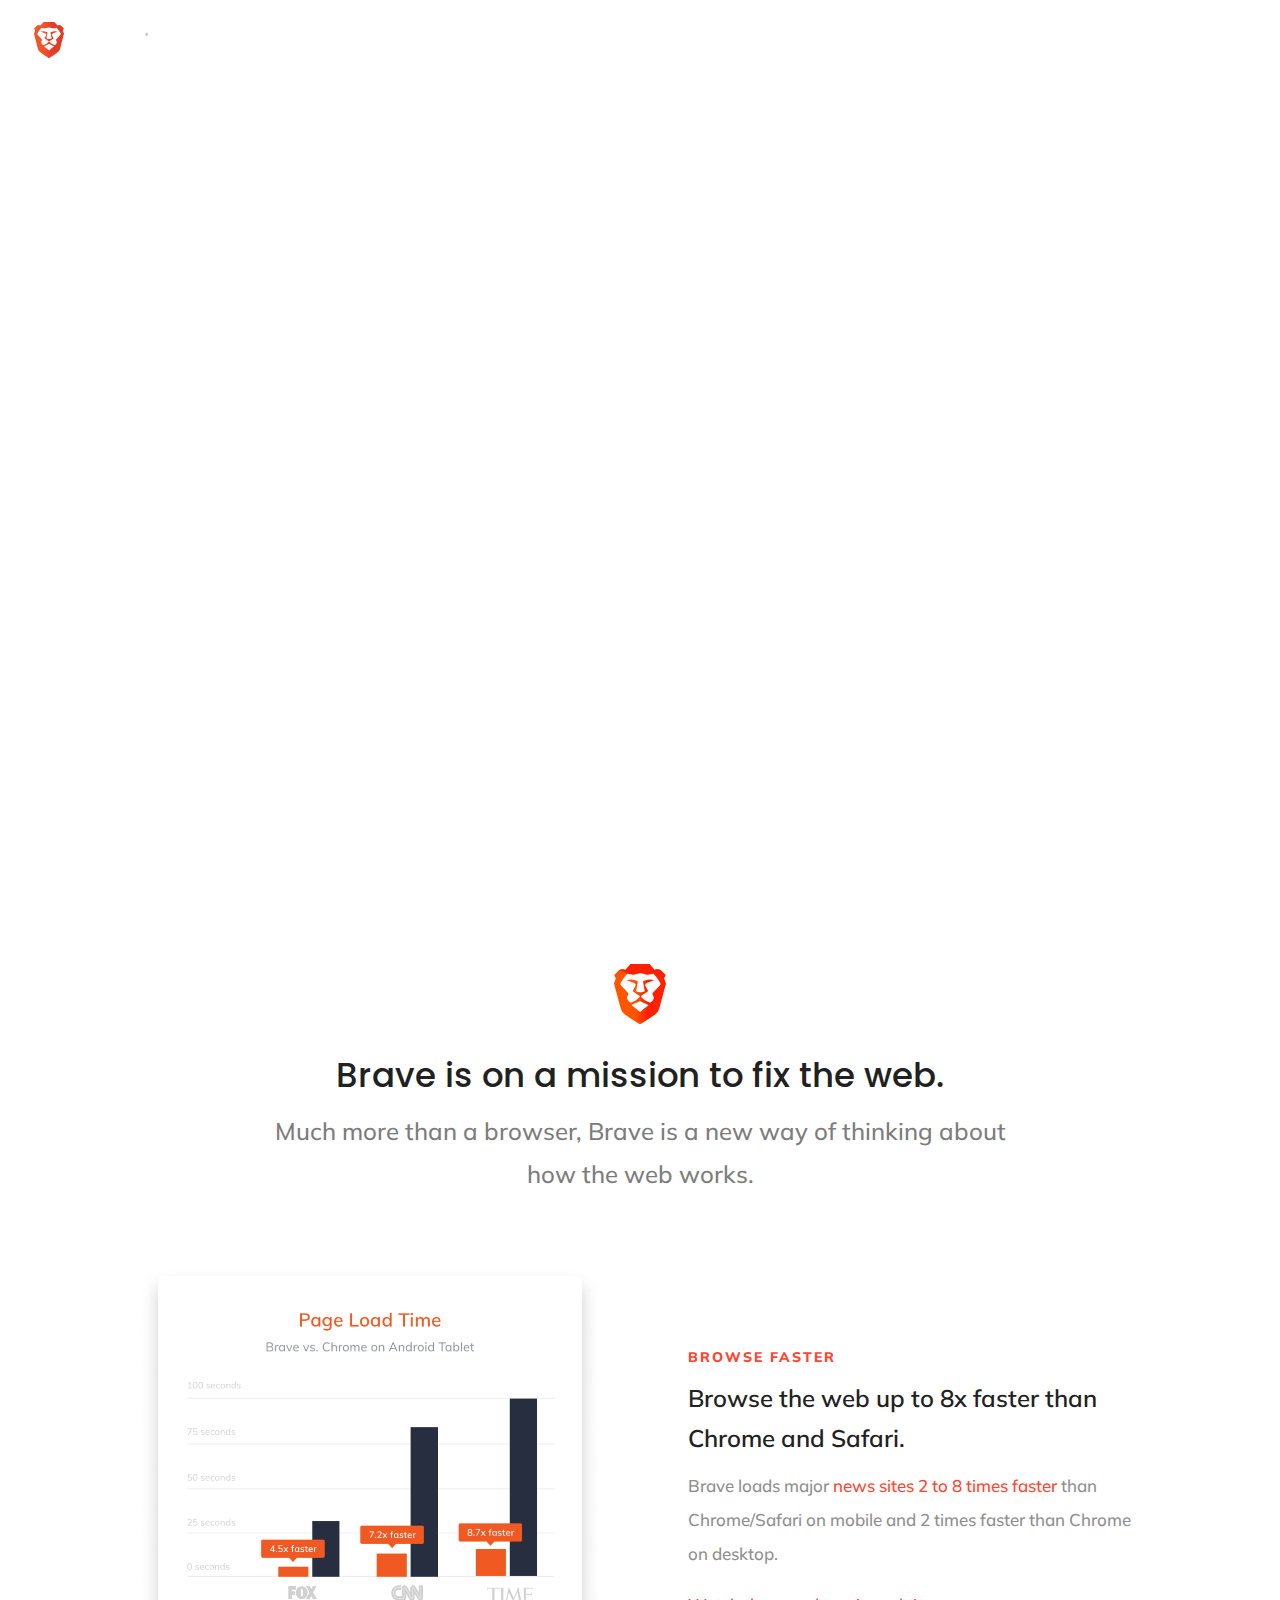
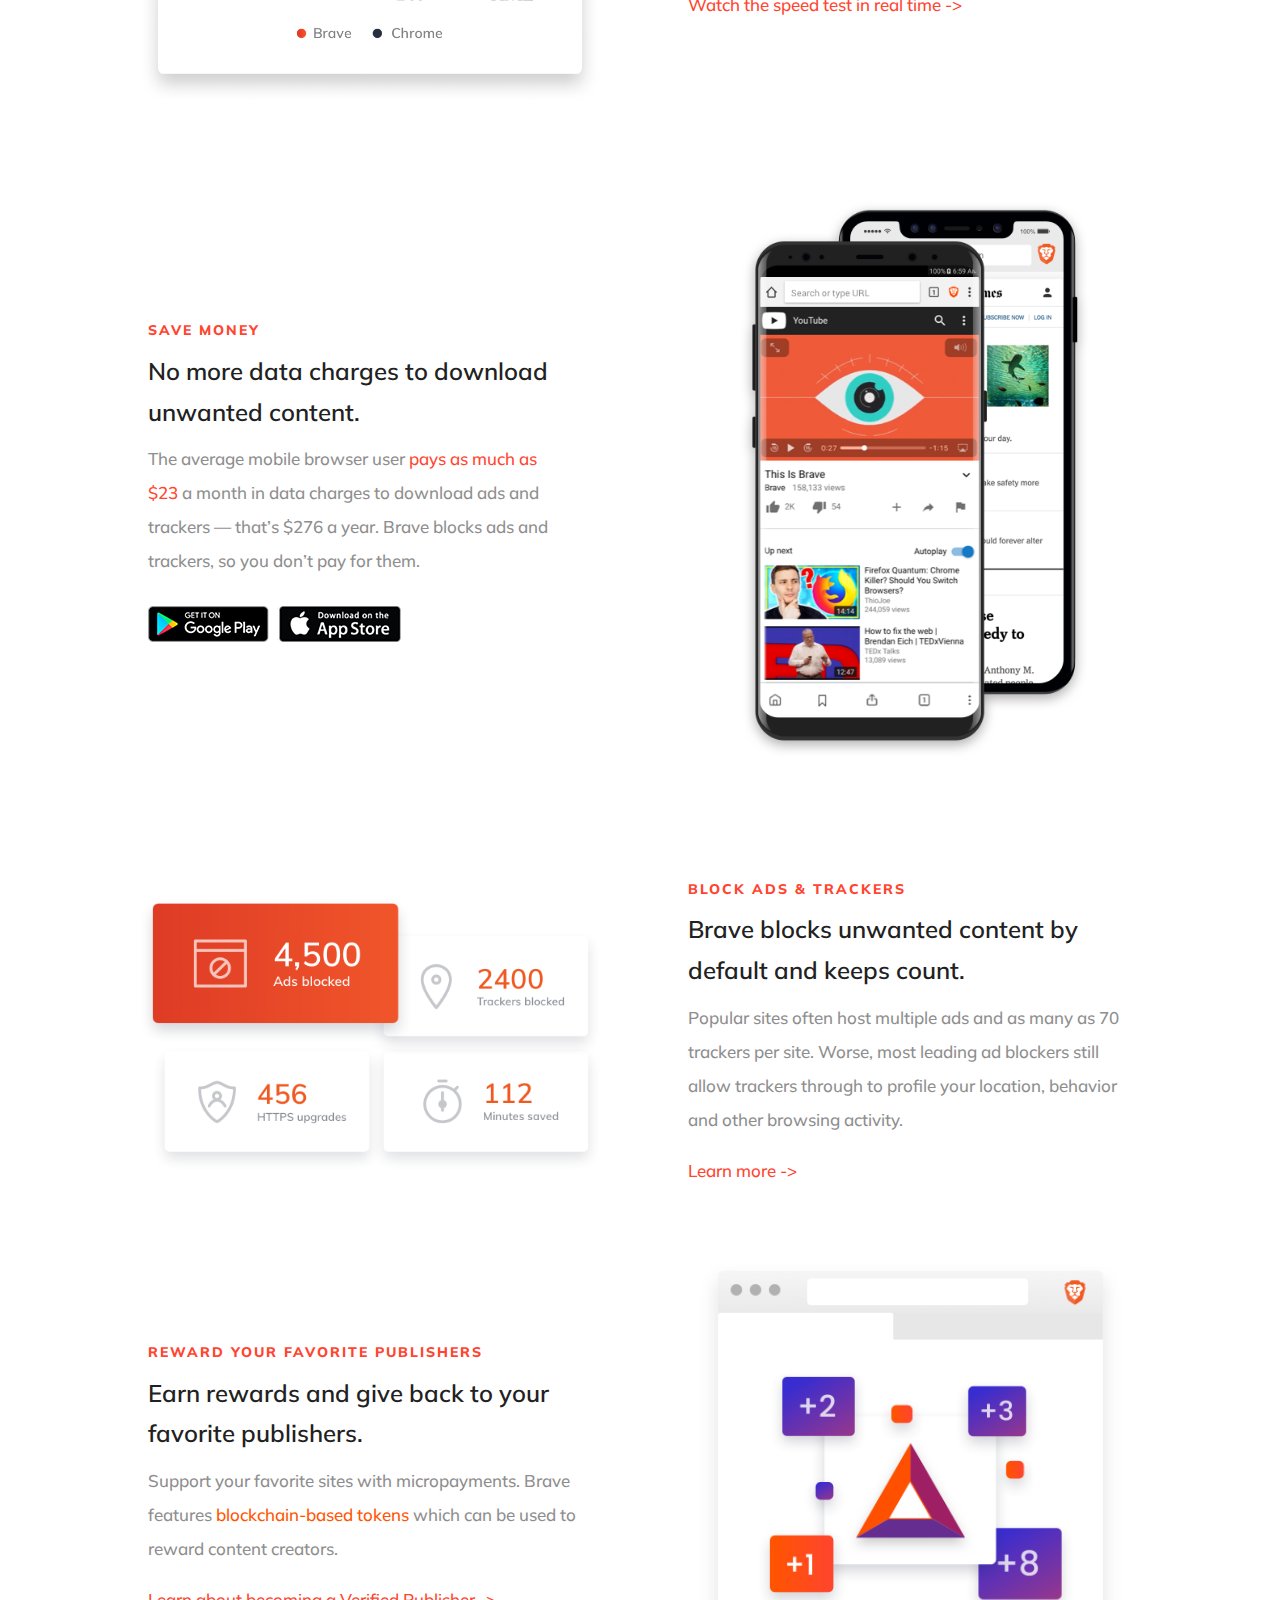
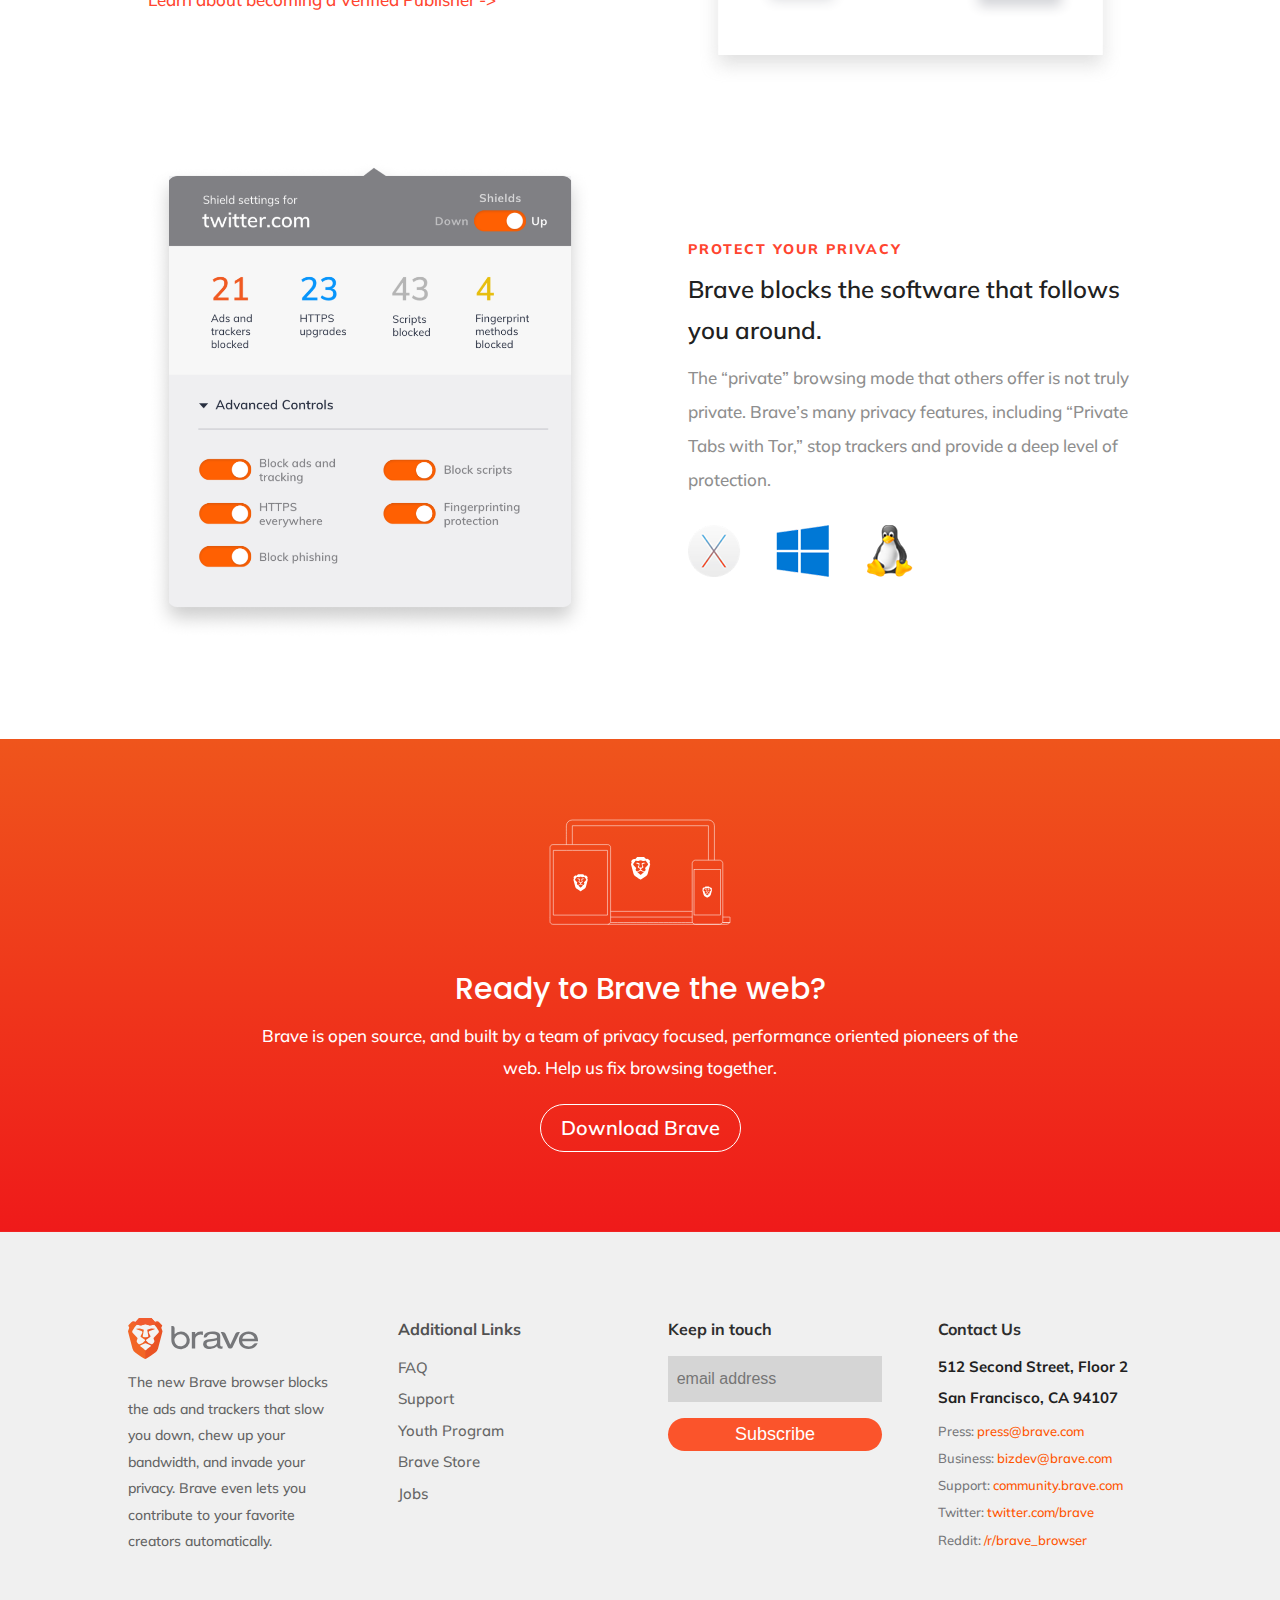
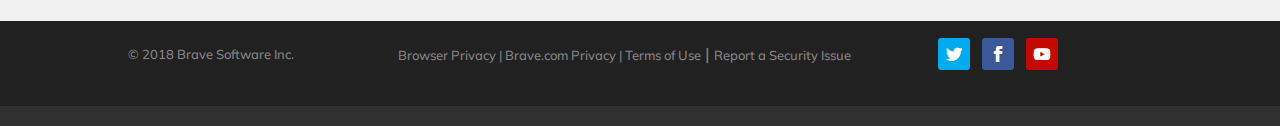
==== public/brave_template/index.html @ a45fd99c "add brave template" ====
<!--<![endif]-->
<head>
    <meta charset="UTF-8">
    <meta http-equiv="X-UA-Compatible" content="IE=edge">
    <link rel="pingback" href="/xmlrpc.php">
    <!--[if lt IE 9]> 	<script src="/wp-content/themes/Divi/js/html5.js" type="text/javascript"></script> 	<![endif]-->
	<script type="text/javascript"> 		document.documentElement.className = 'js'; 	</script>  	
    <title>Secure, Fast &amp; Private Web Browser with Adblocker | Brave Browser</title>
    <!-- This site is optimized with the Yoast SEO Premium plugin v7.2 - https://yoast.com/wordpress/plugins/seo/ --> 
    <meta name="description" content="Welcome to the new Brave browser. Experience a faster, more private and secure browser for PC, Mac and iOS and Android. Block ads and trackers that slow you down, cost you money and invade your privacy. Join the Brave revolution, learn more.">
    <meta property="og:locale" content="en_US">
    <meta property="og:type" content="website">
    <meta property="og:title" content="Secure, Fast &amp; Private Web Browser with Adblocker | Brave Browser">
    <meta property="og:description" content="Welcome to the new Brave browser. Experience a faster, more private and secure browser for PC, Mac and iOS and Android. Block ads and trackers that slow you down, cost you money and invade your privacy. Join the Brave revolution, learn more.">
    <meta property="og:url" content="https://www.brave.com/">
    <meta property="og:site_name" content="Brave Browser">
    <meta property="og:image" content="https://www.brave.com/images/facebook.png">
    <meta property="og:image:secure_url" content="images/facebook.png">
    <meta name="twitter:card" content="summary_large_image">
    <meta name="twitter:description" content="Welcome to the new Brave browser. Experience a faster, more private and secure browser for PC, Mac and iOS and Android. Block ads and trackers that slow you down, cost you money and invade your privacy. Join the Brave revolution, learn more.">
    <meta name="twitter:title" content="Secure, Fast &amp; Private Web Browser with Adblocker | Brave Browser">
    <meta name="twitter:site" content="@brave">
    <meta name="twitter:image" content="https://www.brave.com/images/facebook.png">
    <meta name="twitter:creator" content="@brave">
    
    <link rel="dns-prefetch" href="http://fonts.googleapis.com">
    <link rel="alternate" type="application/rss+xml" title="Brave Browser » Feed" href="/feed/">
    <link rel="alternate" type="application/rss+xml" title="Brave Browser » Comments Feed" href="/comments/feed/">
    <meta content="Divi v.3.0.90" name="generator">
    <link rel="stylesheet" id="dwd-all-in-one-css" href="css/dwd-all-in-one.css" type="text/css" media="all">
    <link rel="stylesheet" id="menu-image-css" href="css/menu-image.css" type="text/css" media="all">
    <link rel="stylesheet" id="bodhi-svgs-attachment-css" href="css/svgs-attachment.css" type="text/css" media="all">
    <link rel="stylesheet" id="divi-style-css" href="css/style.css" type="text/css" media="all">
    <link rel="stylesheet" id="et-builder-googlefonts-cached-css" href="https://fonts.googleapis.com/css?family=Poppins%3A100%2C100italic%2C200%2C200italic%2C300%2C300italic%2Cregular%2Citalic%2C500%2C500italic%2C600%2C600italic%2C700%2C700italic%2C800%2C800italic%2C900%2C900italic%7CMuli%3A200%2C200italic%2C300%2C300italic%2Cregular%2Citalic%2C600%2C600italic%2C700%2C700italic%2C800%2C800italic%2C900%2C900italic&amp;ver=4.9.7#038;subset=latin,devanagari,latin-ext,vietnamese" type="text/css" media="all">
    <link rel="stylesheet" id="fancybox-css" href="css/jquery.fancybox.min.css" type="text/css" media="screen">
    <link rel="stylesheet" id="dashicons-css" href="css/dashicons.min.css" type="text/css" media="all">
    <script type="text/javascript" src="js/jquery.js"></script> <script type="text/javascript" src="js/jquery-migrate.min.js"></script> 
    <link rel="EditURI" type="application/rsd+xml" title="RSD" href="/xmlrpc.php?rsd">
    <link rel="wlwmanifest" type="application/wlwmanifest+xml" href="/wp-includes/wlwmanifest.xml">
    <link rel="shortlink" href="/">
    <link rel="alternate" type="application/json+oembed" href="/wp-json/oembed/1.0/embed?url=https%3A%2F%2Fwww.brave.com%2F">
    <link rel="alternate" type="text/xml+oembed" href="/wp-json/oembed/1.0/embed?url=https%3A%2F%2Fwww.brave.com%2F&amp;format=xml">
    <meta name="viewport" content="width=device-width, initial-scale=1.0, maximum-scale=1.0, user-scalable=0">
    <link rel="shortcut icon" href="images/brave_appicon_release.png">
    <style type="text/css" id="custom-background-css"> body.custom-background { background-color: #000000; } </style>
    <script> document.addEventListener('DOMContentLoaded', function () {    let isPlatform = function (userAgent) {     return window.navigator.userAgent.match && window.navigator.userAgent.match(userAgent)   }    let platforms = [     { name: 'Android 4.1', userAgent: 'Android', url: 'https://play.google.com/store/apps/details?id=com.brave.browser&hl=en' },     { name: 'Linux x64, Ubuntu', userAgent: 'Linux|Ubuntu', url: 'https://github.com/brave/browser-laptop/blob/master/docs/linuxInstall.md' },     { name: 'macOS 10.9', userAgent: 'Macintosh', url: 'https://laptop-updates.brave.com/latest/osx' },     { name: 'Windows 7', userAgent: '(?!.*Win64.*)Windows', url: 'https://laptop-updates.brave.com/latest/winia32' },     { name: 'Windows 7 x64', userAgent: 'WOW64|Win64', url: 'https://laptop-updates.brave.com/latest/winx64' },     { name: 'iOS 8', userAgent: 'iPhone|iPod|iPad', url: 'https://itunes.apple.com/us/app/brave-web-browser/id1052879175' }   ]      var download_buttons = [         [             '#et_mobile_nav_menu a[href$="/download/"]',             ['trackEvent', 'Research', 'Download Button', 'Sticky Navigation (Mobile)']         ],         [             '#top-menu-nav a[href$="/download/"]',             ['trackEvent', 'Research', 'Download Button', 'Sticky Navigation (Desktop)']         ],         [             'body.home .desktop-download-button a',             ['trackEvent', 'Research', 'Download Button', 'New Home Download (Desktop)']         ],         [             'body.home .mobile-download-button a',             ['trackEvent', 'Research', 'Download Button', 'New Home Download (Mobile)']         ],         [             'body.home .brave-the-web-button a',             ['trackEvent', 'Research', 'Download Button', 'Brave the Web Download']         ],         [             '#menu-footer a[href$="/download/"]',             ['trackEvent', 'Research', 'Download Button', 'Footer Link']         ]     ];      download_buttons.forEach(function (config) {         var button = document.querySelector(config[0])         if (!button) return;         console.log(`Found ${config[0]}`, button);         button.addEventListener('click', function () {             _paq.push(config[1]);         });     })     /* Add page IDs to opt pages into logo-inversion */   var logo_inversion = ['page-id-4178', 'page-id-5078']    var logo = document.querySelector('#logo')   var inverted = 'https://brave.com/fonts/brave_logo_white_reversed.svg'    logo && logo_inversion.forEach(function(classname) {     if (document.body.className.indexOf(classname) > -1) {       logo.src = inverted       return     }   })  }) </script> 
    <style>     li.page_item.page-item-4642, li.page_item.page-item-5307,     li.page_item.page-item-4681 {         display: none;     }      body.page-id-4681 .et_pb_image img[src^='https://yt3.ggpht.com'],     body.page-id-5307 .et_pb_image img[src^='https://yt3.ggpht.com'],     body.page-id-4642 .et_pb_image img[src^='https://yt3.ggpht.com'] {         border-radius: 50% !important;     } /* Download Button Styles */ #main-header a[href$='/download/'] span {     color: #FB542B; }  @media only screen and (min-width: 980px) {      #main-header a[href$='/download/'] span {         padding: .5em 1.6em;         border-radius: 50px;         color: #FFFFFF !important;         transition: all .25s ease-in-out;         background-color: rgba(0, 0, 0, 0);         border: 1px solid rgba(255, 255, 255, .5);     }      #main-header.et-fixed-header a[href$='/download/'] span {         background-color: #fb542b;         border-color: transparent !important;     }  } </style>
    <meta name="google-site-verification" content="wtgWxhaszhkd9dnl5X2edBxui7Fj_9nE3rJ7tPEZcBc">
    <link rel="icon" href="images/cropped-brave_appicon_release-32x32.png" sizes="32x32">
    <link rel="icon" href="images/cropped-brave_appicon_release-192x192.png" sizes="192x192">
    <link rel="apple-touch-icon-precomposed" href="images/cropped-brave_appicon_release-180x180.png">
    <meta name="msapplication-TileImage" content="https://www.brave.com/images/cropped-brave_appicon_release-270x270.png">
    <link rel="stylesheet" id="et-divi-customizer-global-cached-inline-styles" href="css/et-divi-customizer-global-15314178075287.min.css" onerror="et_core_page_resource_fallback(this, true)" onload="et_core_page_resource_fallback(this)">
    <style>[data-columns]::before{visibility:hidden;position:absolute;font-size:1px;}</style>
    <style id="fit-vids-style">.fluid-width-video-wrapper{width:100%;position:relative;padding:0;}.fluid-width-video-wrapper iframe,.fluid-width-video-wrapper object,.fluid-width-video-wrapper embed {position:absolute;top:0;left:0;width:100%;height:100%;}</style>
    <style id="et_fix_page_container_position">#page-container{ padding-top: 0 !important;}</style>
</head>
<body class="home page-template-default page page-id-7172 custom-background et_pb_button_helper_class et_transparent_nav et_fullwidth_nav et_non_fixed_nav et_show_nav et_cover_background et_pb_gutter et_pb_gutters3 et_primary_nav_dropdown_animation_fade et_secondary_nav_dropdown_animation_fade et_pb_footer_columns4 et_header_style_left et_pb_svg_logo et_pb_pagebuilder_layout et_right_sidebar et_divi_theme et_minified_js et_minified_css chrome">
    <div id="page-container">
        <header id="main-header" data-height-onload="66" data-fixed-height-onload="0">
            <div class="container clearfix et_menu_container">
                <div class="logo_container"> 					<span class="logo_helper"></span> 					<a href="/index/"> 						<img src="fonts/brave_logo_2color_reversed.svg" alt="Brave Browser" id="logo" data-height-percentage="44" data-actual-width="300" data-actual-height="93"> 					</a> 				</div>
                <div id="et-top-navigation" data-height="66" data-fixed-height="51" style="padding-left: 170px;">
                    <nav id="top-menu-nav">
                        <ul id="top-menu" class="nav">
                            <li id="menu-item-6236" class="menu-item menu-item-type-post_type menu-item-object-page menu-item-6236"><a href="/features/" class="menu-image-title-after"><span class="menu-image-title">features</span></a></li>
                            <li id="menu-item-163" class="menu-item menu-item-type-post_type menu-item-object-page menu-item-163"><a href="/publishers/" class="menu-image-title-after"><span class="menu-image-title">publishers</span></a></li>
                            <li id="menu-item-7917" class="menu-item menu-item-type-post_type menu-item-object-page menu-item-7917"><a href="/blog/" class="menu-image-title-after"><span class="menu-image-title">blog</span></a></li>
                            <li id="menu-item-1583" class="menu-item menu-item-type-post_type menu-item-object-page menu-item-1583"><a href="/about/" class="menu-image-title-after"><span class="menu-image-title">about</span></a></li>
                            <li id="menu-item-7998" class="menu-item menu-item-type-post_type menu-item-object-page menu-item-7998"><a href="/the-brave-community/" class="menu-image-title-after"><span class="menu-image-title">community</span></a></li>
                            <li id="menu-item-6821" class="menu-item menu-item-type-post_type menu-item-object-page menu-item-6821"><a href="/download/" class="menu-image-title-after"><span class="menu-image-title">download</span></a></li>
                        </ul>
                    </nav>
                    <div id="et_mobile_nav_menu">
                        <div class="mobile_nav closed">
                            <span class="select_page">Select Page</span> 					<span class="mobile_menu_bar mobile_menu_bar_toggle"></span> 				
                            <ul id="mobile_menu" class="et_mobile_menu">
                                <li id="menu-item-6236" class="menu-item menu-item-type-post_type menu-item-object-page menu-item-6236 et_first_mobile_item"><a href="/features/" class="menu-image-title-after"><span class="menu-image-title">features</span></a></li>
                                <li id="menu-item-163" class="menu-item menu-item-type-post_type menu-item-object-page menu-item-163"><a href="/publishers/" class="menu-image-title-after"><span class="menu-image-title">publishers</span></a></li>
                                <li id="menu-item-7917" class="menu-item menu-item-type-post_type menu-item-object-page menu-item-7917"><a href="/blog/" class="menu-image-title-after"><span class="menu-image-title">blog</span></a></li>
                                <li id="menu-item-1583" class="menu-item menu-item-type-post_type menu-item-object-page menu-item-1583"><a href="/about/" class="menu-image-title-after"><span class="menu-image-title">about</span></a></li>
                                <li id="menu-item-7998" class="menu-item menu-item-type-post_type menu-item-object-page menu-item-7998"><a href="/the-brave-community/" class="menu-image-title-after"><span class="menu-image-title">community</span></a></li>
                                <li id="menu-item-6821" class="menu-item menu-item-type-post_type menu-item-object-page menu-item-6821"><a href="/download/" class="menu-image-title-after"><span class="menu-image-title">download</span></a></li>
                            </ul>
                        </div>
                    </div>
                </div>
                <!-- #et-top-navigation --> 			
            </div>
            <!-- .container --> 			
            <div class="et_search_outer">
                <div class="container et_search_form_container">
                    <form role="search" method="get" class="et-search-form" action="https://www.brave.com/"> 					<input type="search" class="et-search-field" placeholder="Search …" value="" name="s" title="Search for:">					</form>
                    <span class="et_close_search_field"></span> 				
                </div>
            </div>
        </header>
        <!-- #main-header -->  		
        <div id="et-main-area">
            <div id="main-content">
                <article id="post-7172" class="post-7172 page type-page status-publish hentry">
                    <div class="entry-content">
                        <div class="et_pb_section et_pb_section_parallax et_pb_fullwidth_section  et_pb_section_0 et_pb_with_background et_section_regular et_pb_section_first" data-padding="0px|0px|0px|0px">
                            <section class="et_pb_fullwidth_header et_pb_module et_pb_bg_layout_dark et_pb_text_align_center mobile-download-button et_animated et_pb_fullwidth_header_0">
                                <div class="et_pb_fullwidth_header_container center">
                                    <div class="header-content-container center">
                                        <div class="header-content">
                                            <h1 class="et_pb_module_header">You are not a product.</h1>
                                            <span class="et_pb_fullwidth_header_subhead">Why use a browser that treats you like one? Enjoy private, secure and fast browsing with Brave.</span> 						
                                            <div class="et_pb_header_content_wrapper"></div>
                                            <a href="/download/" class="et_pb_more_button et_pb_button et_pb_button_one et_pb_custom_button_icon" data-icon="$">Download Brave</a><a href="https://www.youtube.com/watch?v=kLiLOkzLetE" class="et_pb_more_button et_pb_button et_pb_button_two et_pb_custom_button_icon fancybox-youtube" data-icon="I">Watch our video</a> 					
                                        </div>
                                    </div>
                                </div>
                                <div class="et_pb_fullwidth_header_overlay"></div>
                                <div class="et_pb_fullwidth_header_scroll"></div>
                            </section>
                            <section class="et_pb_fullwidth_header et_pb_fullscreen et_pb_module et_pb_bg_layout_dark et_pb_text_align_center desktop-download-button et_animated et_pb_fullwidth_header_1" data-fix-page-container="on" style="padding-top: 79px; min-height: 534px;">
                                <div class="et_pb_fullwidth_header_container center" style="min-height: 534px;">
                                    <div class="header-content-container center">
                                        <div class="header-content">
                                            <h1 class="et_pb_module_header">You are not a product.</h1>
                                            <span class="et_pb_fullwidth_header_subhead">Why use a browser that treats you like one? Enjoy private, secure and fast browsing with Brave.</span> 						
                                            <div class="et_pb_header_content_wrapper"></div>
                                            <a href="/download/" class="et_pb_more_button et_pb_button et_pb_button_one et_pb_custom_button_icon" data-icon="$">Download Brave</a><a href="https://www.youtube.com/watch?v=kLiLOkzLetE" class="et_pb_more_button et_pb_button et_pb_button_two et_pb_custom_button_icon fancybox-youtube" data-icon="I">Watch our video</a> 					
                                        </div>
                                    </div>
                                </div>
                                <div class="et_pb_fullwidth_header_overlay"></div>
                                <div class="et_pb_fullwidth_header_scroll"><a href="#"><span class="scroll-down et-pb-icon">;</span></a></div>
                            </section>
                        </div>
                        <!-- .et_pb_section -->
                        <div class="et_pb_section  et_pb_section_1 et_pb_with_background et_section_regular">
                            <div class="et_pb_row et_pb_row_0">
                                <div class="et_pb_column et_pb_column_4_4  et_pb_column_0 et-last-child">
                                    <div class="et_pb_module et_pb_image et_pb_image_0 et_always_center_on_mobile"> 				 				 				<span class="et_pb_image_wrap"><img src="fonts/logo.svg" alt=""></span> 			</div>
                                    <div class="et_pb_text et_pb_module et_pb_bg_layout_light et_pb_text_align_left  et_pb_text_0">
                                        <div class="et_pb_text_inner">
                                            <h2 style="text-align: center;">Brave is on a mission to fix the web.</h2>
                                            <h6 style="text-align: center;">Much more than a browser, Brave is a new way of thinking about how the web works.</h6>
                                        </div>
                                    </div>
                                    <!-- .et_pb_text --> 			
                                </div>
                                <!-- .et_pb_column --> 				 				 			
                            </div>
                            <!-- .et_pb_row -->
                            <div class="et_pb_row et_pb_row_1">
                                <div class="et_pb_column et_pb_column_4_4  et_pb_column_1 et-last-child">
                                    <div class="et_pb_module et_pb_space et_pb_divider et_pb_divider_0 et_pb_divider_position_">
                                        <div class="et_pb_divider_internal"></div>
                                    </div>
                                </div>
                                <!-- .et_pb_column --> 				 				 			
                            </div>
                            <!-- .et_pb_row --> 				 			
                        </div>
                        <!-- .et_pb_section -->
                        <div class="et_pb_section  et_pb_section_2 et_pb_with_background et_section_regular et_pb_with_border et_pb_section_sticky et_pb_section_sticky_mobile">
                            <div class="et_pb_row et_pb_row_2 et_pb_equal_columns">
                                <div class="et_pb_column et_pb_column_1_2  et_pb_column_2">
                                    <div class="et_pb_module et_pb_image et_pb_image_1 et_always_center_on_mobile et_pb_image_sticky"> 				 				 				<span class="et_pb_image_wrap"><img src="images/bar-chart.png" alt=""></span> 			</div>
                                </div>
                                <!-- .et_pb_column -->
                                <div class="et_pb_column et_pb_column_1_2  et_pb_column_3 et-last-child">
                                    <div class="et_pb_text et_pb_module et_pb_bg_layout_light et_pb_text_align_left  et_pb_text_1">
                                        <div class="et_pb_text_inner">
                                            <h4>Browse Faster</h4>
                                            <h2>Browse the web up to 8x faster than Chrome and Safari.</h2>
                                            <p>Brave loads major <span style="color: #ff4530;"><a style="color: #ff4530;" href="https://brave.com/index/Brave_mobile_speedtests_July.pdf" target="_blank" rel="noopener noreferrer">news sites 2 to 8 times faster</a></span> than Chrome/Safari on mobile and 2 times faster than Chrome on desktop.</p>
                                            <p><span style="color: #ff4530;"><a style="color: #ff4530;" href="https://vimeo.com/263001405/b6571bfdaa" class="fancybox-vimeo">Watch the speed test in real time -&gt;</a></span></p>
                                        </div>
                                    </div>
                                    <!-- .et_pb_text --> 			
                                </div>
                                <!-- .et_pb_column --> 				 				 			
                            </div>
                            <!-- .et_pb_row -->
                            <div class="et_pb_row et_pb_row_3">
                                <div class="et_pb_column et_pb_column_4_4  et_pb_column_4 et-last-child">
                                    <div class="et_pb_module et_pb_space et_pb_divider et_pb_divider_1 et_pb_divider_position_">
                                        <div class="et_pb_divider_internal"></div>
                                    </div>
                                </div>
                                <!-- .et_pb_column --> 				 				 			
                            </div>
                            <!-- .et_pb_row -->
                            <div class="et_pb_row et_pb_row_4 et_pb_equal_columns">
                                <div class="et_pb_column et_pb_column_1_2  et_pb_column_5">
                                    <div class="et_pb_text et_pb_module et_pb_bg_layout_light et_pb_text_align_left  et_pb_text_2">
                                        <div class="et_pb_text_inner">
                                            <h4>SAVE MONEY</h4>
                                            <h2>No more data charges to download unwanted content.</h2>
                                            <p>The average mobile browser user <span style="color: #ff4530;"><a style="color: #ff4530;" href="https://medium.com/@robleathern/carriers-are-making-more-from-mobile-ads-than-publishers-are-d5d3c0827b39">pays as much as $23</a></span>&nbsp;a&nbsp;month in data charges to download ads and trackers — that’s $276 a year. Brave blocks ads and trackers, so you don’t pay for them.</p>
                                        </div>
                                    </div>
                                    <!-- .et_pb_text -->
                                    <div class="et_pb_module et_pb_image et_pb_image_2 et_always_center_on_mobile"> 				 				 				<a href="/download/"><span class="et_pb_image_wrap"><img src="images/app.png" alt=""></span></a> 			</div>
                                </div>
                                <!-- .et_pb_column -->
                                <div class="et_pb_column et_pb_column_1_2  et_pb_column_6 et-last-child">
                                    <div class="et_pb_module et_pb_image et_pb_image_3 et_always_center_on_mobile"> 				 				 				<span class="et_pb_image_wrap"><img src="images/Artboard.png" alt=""></span> 			</div>
                                </div>
                                <!-- .et_pb_column --> 				 				 			
                            </div>
                            <!-- .et_pb_row -->
                            <div class="et_pb_row et_pb_row_5">
                                <div class="et_pb_column et_pb_column_4_4  et_pb_column_7 et-last-child">
                                    <div class="et_pb_module et_pb_space et_pb_divider et_pb_divider_2 et_pb_divider_position_">
                                        <div class="et_pb_divider_internal"></div>
                                    </div>
                                </div>
                                <!-- .et_pb_column --> 				 				 			
                            </div>
                            <!-- .et_pb_row -->
                            <div class="et_pb_row et_pb_row_6 et_pb_equal_columns">
                                <div class="et_pb_column et_pb_column_1_2  et_pb_column_8">
                                    <div class="et_pb_module et_pb_image et_pb_image_4 et_always_center_on_mobile et_pb_image_sticky"> 				 				 				<span class="et_pb_image_wrap"><img src="images/trackers_illo2.png" alt=""></span> 			</div>
                                </div>
                                <!-- .et_pb_column -->
                                <div class="et_pb_column et_pb_column_1_2  et_pb_column_9 et-last-child">
                                    <div class="et_pb_text et_pb_module et_pb_bg_layout_light et_pb_text_align_left  et_pb_text_3">
                                        <div class="et_pb_text_inner">
                                            <h4>BLOCK ADS &amp; TRACKERS</h4>
                                            <h2>Brave blocks unwanted content by default and keeps count.</h2>
                                            <p>Popular sites often host multiple ads and as many as 70 trackers per site. Worse, most leading ad blockers still allow trackers through to profile your location, behavior and other browsing activity.</p>
                                            <p><span style="color: #ff4530;"><a style="color: #ff4530;" href="/features/">Learn more -&gt;</a></span></p>
                                        </div>
                                    </div>
                                    <!-- .et_pb_text --> 			
                                </div>
                                <!-- .et_pb_column --> 				 				 			
                            </div>
                            <!-- .et_pb_row -->
                            <div class="et_pb_row et_pb_row_7">
                                <div class="et_pb_column et_pb_column_4_4  et_pb_column_10 et-last-child">
                                    <div class="et_pb_module et_pb_space et_pb_divider et_pb_divider_3 et_pb_divider_position_">
                                        <div class="et_pb_divider_internal"></div>
                                    </div>
                                </div>
                                <!-- .et_pb_column --> 				 				 			
                            </div>
                            <!-- .et_pb_row -->
                            <div class="et_pb_row et_pb_row_8 et_pb_equal_columns">
                                <div class="et_pb_column et_pb_column_1_2  et_pb_column_11">
                                    <div class="et_pb_text et_pb_module et_pb_bg_layout_light et_pb_text_align_left  et_pb_text_4">
                                        <div class="et_pb_text_inner">
                                            <h4>Reward Your Favorite Publishers</h4>
                                            <h2>Earn rewards and give back to your favorite publishers.</h2>
                                            <p>Support your favorite sites with micropayments.&nbsp;Brave features <a href="https://basicattentiontoken.org">blockchain-based tokens</a> which can be used to reward content creators.</p>
                                            <p><span style="color: #ff4530;"><a style="color: #ff4530;" href="/publishers/">Learn about becoming a Verified Publisher -&gt;</a></span></p>
                                        </div>
                                    </div>
                                    <!-- .et_pb_text --> 			
                                </div>
                                <!-- .et_pb_column -->
                                <div class="et_pb_column et_pb_column_1_2  et_pb_column_12 et-last-child">
                                    <div class="et_pb_module et_pb_image et_pb_image_5 et_always_center_on_mobile"> 				 				 				<span class="et_pb_image_wrap"><img src="images/7.png" alt=""></span> 			</div>
                                </div>
                                <!-- .et_pb_column --> 				 				 			
                            </div>
                            <!-- .et_pb_row -->
                            <div class="et_pb_row et_pb_row_9">
                                <div class="et_pb_column et_pb_column_4_4  et_pb_column_13 et-last-child">
                                    <div class="et_pb_module et_pb_space et_pb_divider et_pb_divider_4 et_pb_divider_position_">
                                        <div class="et_pb_divider_internal"></div>
                                    </div>
                                </div>
                                <!-- .et_pb_column --> 				 				 			
                            </div>
                            <!-- .et_pb_row -->
                            <div class="et_pb_row et_pb_row_10 et_pb_equal_columns">
                                <div class="et_pb_column et_pb_column_1_2  et_pb_column_14">
                                    <div class="et_pb_module et_pb_image et_pb_image_6 et_always_center_on_mobile"> 				 				 				<span class="et_pb_image_wrap"><img src="images/panel-1.png" alt=""></span> 			</div>
                                </div>
                                <!-- .et_pb_column -->
                                <div class="et_pb_column et_pb_column_1_2  et_pb_column_15 et-last-child et_pb_row_sticky">
                                    <div class="et_pb_text et_pb_module et_pb_bg_layout_light et_pb_text_align_left  et_pb_text_5">
                                        <div class="et_pb_text_inner">
                                            <h4>PROTECT YOUR PRIVACY</h4>
                                            <h2>Brave blocks the software that follows you around.</h2>
                                            <p>The “private” browsing mode that others offer is not truly private. Brave’s many privacy features, including “Private Tabs with Tor,” stop trackers and provide a deep level of protection.</p>
                                        </div>
                                    </div>
                                    <!-- .et_pb_text -->
                                    <div class="et_pb_module et_pb_image et_pb_image_7 et_always_center_on_mobile et_pb_image_sticky"> 				 				 				<a href="/download/"><span class="et_pb_image_wrap"><img src="images/225.png" alt=""></span></a> 			</div>
                                </div>
                                <!-- .et_pb_column --> 				 				 			
                            </div>
                            <!-- .et_pb_row --> 				 			
                        </div>
                        <!-- .et_pb_section -->
                        <div class="et_pb_section et_pb_fullwidth_section  et_pb_section_4 et_section_regular">
                            <section class="et_pb_fullwidth_header et_pb_module et_pb_bg_layout_dark et_pb_text_align_center brave-the-web-button et_pb_fullwidth_header_2">
                                <div class="et_pb_fullwidth_header_container center">
                                    <div class="header-content-container center">
                                        <div class="header-content">
                                            <div class="et_pb_header_content_wrapper">
                                                <h2 style="text-align: center;"><img class="wp-image-8320 size-full aligncenter" src="fonts/illo.svg" alt="" width="182px" height="106px"></h2>
                                                <p>&nbsp;</p>
                                                <h2 style="text-align: center;">Ready to Brave the web?</h2>
                                                <p style="text-align: center;">Brave is open source, and built by a team of privacy focused, performance oriented pioneers of the web. Help us fix browsing together.</p>
                                            </div>
                                            <a href="/download/" class="et_pb_more_button et_pb_button et_pb_button_one et_pb_custom_button_icon" data-icon="$">Download Brave</a> 					
                                        </div>
                                    </div>
                                </div>
                                <div class="et_pb_fullwidth_header_overlay"></div>
                                <div class="et_pb_fullwidth_header_scroll"></div>
                            </section>
                        </div>
                        <!-- .et_pb_section -->
                        <div class="et_pb_section  et_pb_section_6 et_pb_with_background et_section_regular">
                            <div class="et_pb_row et_pb_row_11 et_pb_row_4col">
                                <div class="et_pb_column et_pb_column_1_4  et_pb_column_16">
                                    <div class="et_pb_module et_pb_image et_pb_image_8"> 				 				 				<span class="et_pb_image_wrap"><img src="fonts/logo_color.svg" alt=""></span> 			</div>
                                    <div class="et_pb_blurb et_pb_module et_pb_bg_layout_light et_pb_text_align_left  et_pb_blurb_0 et_pb_blurb_position_top">
                                        <div class="et_pb_blurb_content">
                                            <div class="et_pb_blurb_container">
                                                <div class="et_pb_blurb_description">
                                                    <p>The new Brave browser blocks the ads and trackers that slow you down, chew up&nbsp;your bandwidth, and invade your privacy. Brave even lets you contribute to your favorite creators automatically.</p>
                                                </div>
                                                <!-- .et_pb_blurb_description --> 					
                                            </div>
                                        </div>
                                        <!-- .et_pb_blurb_content --> 			
                                    </div>
                                    <!-- .et_pb_blurb --> 			
                                </div>
                                <!-- .et_pb_column -->
                                <div class="et_pb_column et_pb_column_1_4  et_pb_column_17">
                                    <div class="et_pb_text et_pb_module et_pb_bg_layout_light et_pb_text_align_left  et_pb_text_6">
                                        <div class="et_pb_text_inner">
                                            <h4 style="text-align: left;">Additional Links</h4>
                                        </div>
                                    </div>
                                    <!-- .et_pb_text -->
                                    <div class="et_pb_widget_area et_pb_widget_area_left clearfix et_pb_module et_pb_bg_layout_light  et_pb_sidebar_0 et_pb_sidebar_no_border et_pb_text_align_left">
                                        <div id="nav_menu-2" class="et_pb_widget widget_nav_menu">
                                            <div class="menu-footer-container">
                                                <ul id="menu-footer" class="menu">
                                                    <li id="menu-item-1758" class="menu-item menu-item-type-post_type menu-item-object-page menu-item-1758"><a href="/faq/" class="menu-image-title-after"><span class="menu-image-title">FAQ</span></a></li>
                                                    <li id="menu-item-2276" class="menu-item menu-item-type-custom menu-item-object-custom menu-item-2276"><a target="_blank" href="https://community.brave.com" class="menu-image-title-after"><span class="menu-image-title">Support</span></a></li>
                                                    <li id="menu-item-2277" class="menu-item menu-item-type-post_type menu-item-object-page menu-item-2277"><a href="/brave_youth_program/" class="menu-image-title-after"><span class="menu-image-title">Youth Program</span></a></li>
                                                    <li id="menu-item-6581" class="menu-item menu-item-type-custom menu-item-object-custom menu-item-6581"><a target="_blank" href="https://store.brave.com/" class="menu-image-title-after"><span class="menu-image-title">Brave Store</span></a></li>
                                                    <li id="menu-item-1759" class="menu-item menu-item-type-custom menu-item-object-custom menu-item-1759"><a href="/jobs/" class="menu-image-title-after"><span class="menu-image-title">Jobs</span></a></li>
                                                </ul>
                                            </div>
                                        </div>
                                        <!-- end .et_pb_widget --> 			
                                    </div>
                                    <!-- .et_pb_widget_area --> 			
                                </div>
                                <!-- .et_pb_column -->
                                <div class="et_pb_column et_pb_column_1_4  et_pb_column_18">
                                    <div class="et_pb_text et_pb_module et_pb_bg_layout_dark et_pb_text_align_left  et_pb_text_7">
                                        <div class="et_pb_text_inner">
                                            <h4>Keep in touch</h4>
                                        </div>
                                    </div>
                                    <!-- .et_pb_text -->
                                    <div class="et_pb_code et_pb_module  et_pb_code_0 et_pb_text_align_left">
                                        <div class="et_pb_code_inner">
                                            <script type="text/javascript" src="js/sg-widget.js"></script> 
                                            <style> .sendgrid-subscription-widget input{  color: #666666!important;  width: 100%!important;  padding: 14px 4%!important;   border-style: none!important;  font-size: 16px!important;  font-weight: 400!important;  font-family: Arial!important;  background: rgba(0,0,0,.11)!important;  height: auto!important;  margin-bottom: 16px!important }  .sendgrid-subscription-widget #sg_signup_first_name, .sendgrid-subscription-widget #sg_signup_last_name{  margin-right:.5em }  .sendgrid-subscription-widget #sg-submit-btn{  height: auto!important;  width: 100%!important;  border: none!important;  color: white!important;  padding: 6px 10px!important;  font-size: 18px!important;  font-family: "Open Sans",Arial,sans-serif!important;  font-weight: 500!important;  background: #fb542b!important;  display: block!important;  cursor: pointer!important;  border-radius: 40px!important }  .sendgrid-subscription-widget .response{  display:none;  font-family:sans-serif;  font-size:12pxem }  .sendgrid-subscription-widget .success{  color:#666666 }  .sendgrid-subscription-widget .error, .sendgrid-subscription-widget .sg-consent-text a{  color:#3097d1 }  .sendgrid-subscription-widget .sg-consent-text{  font-size:12px }  .sendgrid-subscription-widget .sg-consent-text label{  font-weight:400 } </style>
                                            <div id="sendgrid-subscription-widget" class="sendgrid-subscription-widget">
                                                <form id="sg-widget" data-token="b50995523d015a41d2170bd738e4d50a" onsubmit="return false;">
                                                    <div class="sg-response" id="sg-response"></div>
                                                    <input id="sg_email" type="email" name="sg_email" placeholder="email address" required="">  <input type="submit" id="sg-submit-btn" value="Subscribe">  
                                                </form>
                                            </div>
                                        </div>
                                        <!-- .et_pb_code_inner --> 			
                                    </div>
                                    <!-- .et_pb_code --> 			
                                </div>
                                <!-- .et_pb_column -->
                                <div class="et_pb_column et_pb_column_1_4  et_pb_column_19 et-last-child">
                                    <div class="et_pb_text et_pb_module et_pb_bg_layout_dark et_pb_text_align_left  et_pb_text_8">
                                        <div class="et_pb_text_inner">
                                            <h4>Contact Us</h4>
                                        </div>
                                    </div>
                                    <!-- .et_pb_text -->
                                    <div class="et_pb_text et_pb_module et_pb_bg_layout_light et_pb_text_align_left  et_pb_text_9">
                                        <div class="et_pb_text_inner">
                                            <h5>512 Second Street, Floor 2</h5>
                                            <h5>San Francisco, CA 94107</h5>
                                            <p><span style="font-size: small;">Press: <a href="mailto:press@brave.com">press@brave.com</a></span><br><span style="font-size: small;">Business: <a href="mailto:bizdev@brave.com">bizdev@brave.com</a></span><br><span style="font-size: small;">Support: <a href="https://community.brave.com/">community.brave.com</a></span><br><span style="font-size: small;">Twitter: <a href="https://twitter.com/brave" target="_blank" rel="noopener noreferrer">twitter.com/brave</a></span><br><span style="font-size: small;">Reddit: <a href="https://reddit.com/r/brave_browser" target="_blank" rel="noopener noreferrer">/r/brave_browser</a></span></p>
                                        </div>
                                    </div>
                                    <!-- .et_pb_text --> 			
                                </div>
                                <!-- .et_pb_column --> 				 				 			
                            </div>
                            <!-- .et_pb_row --> 				 			
                        </div>
                        <!-- .et_pb_section -->
                        <div class="et_pb_section  et_pb_section_8 et_pb_with_background et_section_regular">
                            <div class="et_pb_row et_pb_row_12 et_pb_row_1-4_1-2_1-4">
                                <div class="et_pb_column et_pb_column_1_4  et_pb_column_20">
                                    <div class="et_pb_text et_pb_module et_pb_bg_layout_dark et_pb_text_align_left  et_pb_text_10">
                                        <div class="et_pb_text_inner">
                                            <p style="text-align: left;"><span style="font-size: small;"><a href="/sitemap/">©</a> 2018 Brave Software Inc.&nbsp;</span></p>
                                        </div>
                                    </div>
                                    <!-- .et_pb_text --> 			
                                </div>
                                <!-- .et_pb_column -->
                                <div class="et_pb_column et_pb_column_1_2  et_pb_column_21">
                                    <div class="et_pb_text et_pb_module et_pb_bg_layout_light et_pb_text_align_left  et_pb_text_11">
                                        <div class="et_pb_text_inner">
                                            <p style="text-align: left;"><span style="font-size: small;"><a href="/privacy/">Browser Privacy</a> | <a href="/website-privacy/">Brave.com Privacy</a> |&nbsp;<a title="Terms of Use" href="https://brave.com/terms-of-use/">Terms of Use</a></span>&nbsp;| <span style="font-size: small;"><a title="Report a Security Issue" href="https://hackerone.com/brave" target="_blank" rel="noopener noreferrer">Report a Security Issue</a></span></p>
                                        </div>
                                    </div>
                                    <!-- .et_pb_text --> 			
                                </div>
                                <!-- .et_pb_column -->
                                <div class="et_pb_column et_pb_column_1_4  et_pb_column_22 et-last-child">
                                    <ul class="et_pb_social_media_follow et_pb_module et_pb_bg_layout_light  et_pb_social_media_follow_0 clearfix et_pb_text_align_left">
                                        <li class="et_pb_social_icon et_pb_social_network_link et-social-twitter et_pb_social_media_follow_network_0"> 				<a href="https://twitter.com/brave" class="icon et_pb_with_border" title="Twitter"><span class="et_pb_social_media_follow_network_name">twitter</span></a> 				 			</li>
                                        <li class="et_pb_social_icon et_pb_social_network_link et-social-facebook et_pb_social_media_follow_network_1"> 				<a href="https://www.facebook.com/BraveSoftware/" class="icon et_pb_with_border" title="Facebook"><span class="et_pb_social_media_follow_network_name">facebook</span></a> 				 			</li>
                                        <li class="et_pb_social_icon et_pb_social_network_link et-social-youtube et_pb_social_media_follow_network_2"> 				<a href="https://www.youtube.com/bravesoftware" class="icon et_pb_with_border" title="Youtube"><span class="et_pb_social_media_follow_network_name">youtube</span></a> 				 			</li>
                                    </ul>
                                    <!-- .et_pb_counters -->
                                    <div class="et_pb_module et_pb_image et_pb_image_9 et_always_center_on_mobile"> 				 				 				<span class="et_pb_image_wrap"><img src="images/bravelion.jpg" alt=""></span> 			</div>
                                </div>
                                <!-- .et_pb_column --> 				 				 			
                            </div>
                            <!-- .et_pb_row --> 				 			
                        </div>
                        <!-- .et_pb_section -->					
                    </div>
                    <!-- .entry-content -->  				 				
                </article>
                <!-- .et_pb_post -->  			  
            </div>
            <!-- #main-content -->   	<span class="et_pb_scroll_top et-pb-icon"></span>   			
            <footer id="main-footer">
                <div id="footer-bottom">
                    <div class="container clearfix">
                        <ul class="et-social-icons">   </ul>
                    </div>
                    <!-- .container --> 				
                </div>
            </footer>
            <!-- #main-footer --> 		
        </div>
        <!-- #et-main-area -->   	
    </div>
    <!-- #page-container -->  		
    <script type="text/javascript"> 		var et_animation_data = [{"class":"et_pb_fullwidth_header_0","style":"fade","repeat":"once","duration":"600ms","delay":"0ms","intensity":"50%","starting_opacity":"0%","speed_curve":"ease-in-out"},{"class":"et_pb_fullwidth_header_1","style":"fade","repeat":"once","duration":"600ms","delay":"0ms","intensity":"50%","starting_opacity":"0%","speed_curve":"ease-in-out"}]; 	</script> 	<!-- Piwik --> 
    <!-- End Piwik Code --> 
    <style> .et_pb_google_icon:before {     content: "\e0e3" !important; }  .et_pb_facebook_icon:before {     content: "" !important;     display: block !important;     width: 16px !important;     height: 16px !important;     position: relative !important;     top: 1px !important;     background: url(images/GH_icon24x.png) !important;     background-size: contain !important;     opacity: .7 !important; } </style>
    <script type="text/javascript" src="js/animation-load.js"></script> <script type="text/javascript"> /* <![CDATA[ */ var et_shortcodes_strings = {"previous":"Previous","next":"Next"}; var et_pb_custom = {"ajaxurl":"https:\/\/www.brave.com\/wp-admin\/admin-ajax.php","images_uri":"https:\/\/www.brave.com\/wp-content\/themes\/Divi\/images","builder_images_uri":"https:\/\/www.brave.com\/wp-content\/themes\/Divi\/includes\/builder\/images","et_frontend_nonce":"f91e2408df","subscription_failed":"Please, check the fields below to make sure you entered the correct information.","et_ab_log_nonce":"d80c43badf","fill_message":"Please, fill in the following fields:","contact_error_message":"Please, fix the following errors:","invalid":"Invalid email","captcha":"Captcha","prev":"Prev","previous":"Previous","next":"Next","wrong_captcha":"You entered the wrong number in captcha.","is_builder_plugin_used":"","ignore_waypoints":"no","is_divi_theme_used":"1","widget_search_selector":".widget_search","is_ab_testing_active":"","page_id":"7172","unique_test_id":"","ab_bounce_rate":"5","is_cache_plugin_active":"no","is_shortcode_tracking":""}; var et_pb_box_shadow_elements = []; /* ]]> */ </script> <script type="text/javascript" src="js/custom.min.js"></script> <script type="text/javascript" src="js/jquery.fancybox.min.js"></script> <script type="text/javascript"> var fb_timeout, fb_opts={'overlayShow':true,'hideOnOverlayClick':true,'showCloseButton':true,'margin':20,'centerOnScroll':true,'enableEscapeButton':true,'autoScale':true,'scriptPriority':10 }; if(typeof easy_fancybox_handler==='undefined'){ var easy_fancybox_handler=function(){ jQuery('.nofancybox,a.pin-it-button,a[href*="pinterest.com/pin/create"]').addClass('nolightbox'); /* YouTube */ jQuery('a[href*="youtu.be/"],area[href*="youtu.be/"],a[href*="youtube.com/watch"],area[href*="youtube.com/watch"]').not('.nolightbox,li.nolightbox>a').addClass('fancybox-youtube'); jQuery('a.fancybox-youtube,area.fancybox-youtube,li.fancybox-youtube a').each(function(){jQuery(this).fancybox(jQuery.extend({},fb_opts,{'type':'iframe','width':800,'height':456,'padding':1,'keepRatio':1,'titleShow':false,'titlePosition':'float','titleFromAlt':true,'onStart':function(a,i,o){o.href=a[i].href.replace(/https?:\/\/youtu\.be/gi,"https://www.youtube.com/embed").replace(/https?:\/\/(?:www\.)?youtube\.com\/watch\?(.*)v=([a-z0-9\_\-]+)(?:&amp;|&|\?)?(.*)/gi,"https://www.youtube.com/embed/$2?$1$3");var splitOn=o.href.indexOf("?");var urlParms=(splitOn>-1)?o.href.substring(splitOn):"";o.allowfullscreen=(urlParms.indexOf("fs=0")>-1)?false:true}}))}); /* Vimeo */ jQuery('a[href*="vimeo.com/"],area[href*="vimeo.com/"]').not('.nolightbox,li.nolightbox>a').addClass('fancybox-vimeo'); jQuery('a.fancybox-vimeo,area.fancybox-vimeo,li.fancybox-vimeo a').each(function(){jQuery(this).fancybox(jQuery.extend({},fb_opts,{'type':'iframe','width':900,'height':506,'padding':0,'keepRatio':1,'titleShow':false,'titlePosition':'float','titleFromAlt':true,'onStart':function(a,i,o){o.href=a[i].href.replace(/https?:\/\/(?:www\.)?vimeo\.com\/([0-9]+)(?:&|&amp;|\?)?(.*)/gi,"https://player.vimeo.com/video/$1?$2");var splitOn=o.href.indexOf("?");var urlParms=(splitOn>-1)?o.href.substring(splitOn):"";o.allowfullscreen=(urlParms.indexOf("fullscreen=0")>-1)?false:true}}))});}; jQuery('a.fancybox-close').on('click',function(e){e.preventDefault();jQuery.fancybox.close()}); }; var easy_fancybox_auto=function(){setTimeout(function(){jQuery('#fancybox-auto').trigger('click')},1000);}; jQuery(easy_fancybox_handler);jQuery(document).on('post-load',easy_fancybox_handler); jQuery(easy_fancybox_auto); </script> <script type="text/javascript" src="js/jquery.mousewheel.min.js"></script> <script type="text/javascript" src="js/common.js"></script> <script type="text/javascript" src="js/wp-embed.min.js"></script> 
    <style id="et-builder-module-design-cached-inline-styles">.et_pb_section_0{padding-top:0px;padding-right:0px;padding-bottom:0px;padding-left:0px}.et_pb_text_5 h2{font-family:'Muli',Helvetica,Arial,Lucida,sans-serif;font-weight:600;font-size:24px;line-height:1.7em}.et_pb_divider_4:before{border-top-color:#efefef;border-top-width:2px}.et_pb_divider_4{height:2px}.et_pb_image_6{padding-top:20px;padding-right:20px;padding-bottom:20px;padding-left:20px;text-align:center}.et_pb_text_5.et_pb_text{color:#8e8e8e!important}.et_pb_text_5 p{line-height:2em}.et_pb_text_5{font-family:'Muli',Helvetica,Arial,Lucida,sans-serif;line-height:2em;padding-top:20px!important;padding-right:20px!important;padding-left:20px!important}.et_pb_text_5 h4{font-family:'Muli',Helvetica,Arial,Lucida,sans-serif;font-weight:800;text-transform:uppercase;font-size:14px;color:#ff4530!important;letter-spacing:2px}.et_pb_image_5{padding-top:10px;padding-right:10px;padding-bottom:10px;padding-left:10px;text-align:center}.et_pb_image_7{padding-left:20px;margin-left:0}div.et_pb_section.et_pb_section_3{background-image:linear-gradient(180deg,#ef551c 0%,#ef1a1a 100%)!important}.et_pb_section_3{padding-top:0px;padding-bottom:0px;margin-top:0px}div.et_pb_section.et_pb_section_4{background-image:linear-gradient(180deg,#ef551c 0%,#ef1a1a 100%)!important}.et_pb_section_4{padding-top:0px;padding-bottom:0px;margin-top:0px}.et_pb_fullwidth_header_2.et_pb_fullwidth_header .header-content h1,.et_pb_fullwidth_header_2.et_pb_fullwidth_header .header-content h2.et_pb_module_header,.et_pb_fullwidth_header_2.et_pb_fullwidth_header .header-content h3.et_pb_module_header,.et_pb_fullwidth_header_2.et_pb_fullwidth_header .header-content h4.et_pb_module_header,.et_pb_fullwidth_header_2.et_pb_fullwidth_header .header-content h5.et_pb_module_header,.et_pb_fullwidth_header_2.et_pb_fullwidth_header .header-content h6.et_pb_module_header{font-family:'Muli',Helvetica,Arial,Lucida,sans-serif;font-weight:600;font-size:29px}.et_pb_row_9.et_pb_row{padding-top:25px;padding-right:0px;padding-bottom:0px;padding-left:0px}.et_pb_text_4 h4{font-family:'Muli',Helvetica,Arial,Lucida,sans-serif;font-weight:800;text-transform:uppercase;font-size:14px;color:#ff4530!important;letter-spacing:2px}.et_pb_fullwidth_header_2.et_pb_fullwidth_header .et_pb_fullwidth_header_subhead{font-family:'Muli',Helvetica,Arial,Lucida,sans-serif;line-height:1.9em}.et_pb_text_3 h2{font-family:'Muli',Helvetica,Arial,Lucida,sans-serif;font-weight:600;font-size:24px;line-height:1.7em}.et_pb_section_0.et_pb_section{background-color:#ffffff!important}.et_pb_divider_2{height:2px}.et_pb_image_4{padding-top:10px;padding-right:10px;padding-bottom:10px;padding-left:10px;text-align:center}.et_pb_text_3.et_pb_text{color:#8e8e8e!important}.et_pb_text_3 p{line-height:2em}.et_pb_text_3{font-family:'Muli',Helvetica,Arial,Lucida,sans-serif;line-height:2em;padding-top:20px!important;padding-right:20px!important;padding-bottom:20px!important;padding-left:20px!important}.et_pb_text_3 h4{font-family:'Muli',Helvetica,Arial,Lucida,sans-serif;font-weight:800;text-transform:uppercase;font-size:14px;color:#ff4530!important;letter-spacing:2px}.et_pb_text_4 h2{font-family:'Muli',Helvetica,Arial,Lucida,sans-serif;font-weight:600;font-size:24px;line-height:1.7em}.et_pb_row_7.et_pb_row{padding-top:30px;padding-right:0px;padding-bottom:0px;padding-left:0px}.et_pb_divider_3:before{border-top-color:#efefef;border-top-width:2px}.et_pb_divider_3{height:2px}.et_pb_text_4.et_pb_text{color:#8e8e8e!important}.et_pb_text_4 p{line-height:2em}.et_pb_text_4{font-family:'Muli',Helvetica,Arial,Lucida,sans-serif;line-height:2em;padding-top:20px!important;padding-right:20px!important;padding-left:20px!important}.et_pb_fullwidth_header_2.et_pb_fullwidth_header .et_pb_header_content_wrapper{font-family:'Muli',Helvetica,Arial,Lucida,sans-serif}body #page-container .et_pb_fullwidth_header_2 .et_pb_button_one.et_pb_button{border-width:1px!important;border-radius:39px;font-size:20px;font-family:'Muli',Helvetica,Arial,Lucida,sans-serif!important;font-weight:600!important}.et_pb_image_3{padding-top:40px;padding-right:40px;padding-bottom:40px;padding-left:40px;text-align:center}.et_pb_section_8{padding-top:0px;padding-right:0px;padding-bottom:0px;padding-left:0px;margin-top:0px}.et_pb_text_8{font-weight:700;margin-bottom:5px!important}.et_pb_text_8 h4{font-family:'Muli',Helvetica,Arial,Lucida,sans-serif;font-weight:700;font-size:16px;color:#2d2d2d!important}.et_pb_text_9 p{line-height:1.6em}.et_pb_text_9{line-height:1.6em}.et_pb_text_9 h5{font-family:'Muli',Helvetica,Arial,Lucida,sans-serif;font-weight:700;font-size:15px;text-align:left}.et_pb_section_7{padding-top:0px;padding-right:0px;padding-bottom:0px;padding-left:0px;margin-top:0px}.et_pb_section_8.et_pb_section{background-color:#212121!important}.et_pb_text_7{font-weight:700;margin-bottom:5px!important}.et_pb_row_12.et_pb_row{padding-top:17px;padding-right:0px;padding-bottom:0px;padding-left:0px}.et_pb_text_10.et_pb_text{color:#878383!important}.et_pb_text_10.et_pb_text a{color:#878383!important}.et_pb_text_10{padding-bottom:0px!important;margin-bottom:0px!important}.et_pb_text_11.et_pb_text{color:#7c7c7c!important}.et_pb_text_11.et_pb_text a{color:#878383!important}.et_pb_text_7 h4{font-family:'Muli',Helvetica,Arial,Lucida,sans-serif;font-weight:700;font-size:16px;color:#2d2d2d!important}.et_pb_sidebar_0{margin-bottom:0px!important}body #page-container .et_pb_fullwidth_header_2 .et_pb_button_one.et_pb_button:hover{letter-spacing:0px;padding-left:0.7em;padding-right:2em}.et_pb_blurb_0.et_pb_blurb p{line-height:1.9em}body #page-container .et_pb_fullwidth_header_2 .et_pb_button_one.et_pb_button:hover:after{margin-left:.3em;left:auto;margin-left:.3em;opacity:1}body #page-container .et_pb_fullwidth_header_2 .et_pb_button_one.et_pb_button:after{line-height:1.7em;font-size:20px!important;opacity:0;margin-left:-1em;left:auto;display:inline-block}.et_pb_section_6.et_pb_section{background-color:rgba(255,255,255,0.94)!important}.et_pb_row_11.et_pb_row{padding-top:35px;padding-right:0px;padding-bottom:0px;padding-left:0px}.et_pb_image_8{margin-bottom:10px!important;margin-left:0}.et_pb_image_8 .et_pb_image_wrap{display:block}.et_pb_blurb_0.et_pb_blurb{font-family:'Muli',Helvetica,Arial,Lucida,sans-serif;font-size:14px;color:#636363!important;line-height:1.9em}.et_pb_sidebar_0.et_pb_widget_area,.et_pb_sidebar_0.et_pb_widget_area li,.et_pb_sidebar_0.et_pb_widget_area li:before,.et_pb_sidebar_0.et_pb_widget_area a{font-family:'Muli',Helvetica,Arial,Lucida,sans-serif;font-size:15px;line-height:1.6em;text-align:left}.et_pb_blurb_0.et_pb_blurb .et_pb_main_blurb_image{max-width:150px;margin-top:-15px}.et_pb_text_6{font-weight:700;margin-bottom:5px!important}.et_pb_text_6 h1{font-family:'Poppins',Helvetica,Arial,Lucida,sans-serif}.et_pb_text_6 h4{font-family:'Muli',Helvetica,Arial,Lucida,sans-serif;font-weight:700;font-size:16px;color:#515151!important}.et_pb_sidebar_0.et_pb_widget_area h3:first-of-type,.et_pb_sidebar_0.et_pb_widget_area h4:first-of-type,.et_pb_sidebar_0.et_pb_widget_area h5:first-of-type,.et_pb_sidebar_0.et_pb_widget_area h6:first-of-type,.et_pb_sidebar_0.et_pb_widget_area h2:first-of-type,.et_pb_sidebar_0.et_pb_widget_area h1:first-of-type,.et_pb_sidebar_0.et_pb_widget_area .widget-title,.et_pb_sidebar_0.et_pb_widget_area .widgettitle{font-family:'Muli',Helvetica,Arial,Lucida,sans-serif;font-weight:700;font-size:15px;color:#ffffff!important;line-height:1.8em;text-align:left}.et_pb_sidebar_0.et_pb_widget_area p{line-height:1.6em}.et_pb_row_5.et_pb_row{padding-top:30px;padding-right:0px;padding-bottom:0px;padding-left:0px}.et_pb_divider_2:before{border-top-color:#efefef;border-top-width:2px}.et_pb_image_2{padding-left:20px;margin-left:0}body #page-container .et_pb_fullwidth_header_1 .et_pb_button_two.et_pb_button{border-color:rgba(255,255,255,0.82);border-radius:33px;font-size:17px;font-family:'Muli',Helvetica,Arial,Lucida,sans-serif!important;padding-left:0.7em;padding-right:2em}.et_pb_fullwidth_header_0.et_pb_fullwidth_header .et_pb_fullwidth_header_overlay{background-color:rgba(0,0,0,0)}.et_pb_fullwidth_header_1.et_pb_fullwidth_header .header-content h1,.et_pb_fullwidth_header_1.et_pb_fullwidth_header .header-content h2.et_pb_module_header,.et_pb_fullwidth_header_1.et_pb_fullwidth_header .header-content h3.et_pb_module_header,.et_pb_fullwidth_header_1.et_pb_fullwidth_header .header-content h4.et_pb_module_header,.et_pb_fullwidth_header_1.et_pb_fullwidth_header .header-content h5.et_pb_module_header,.et_pb_fullwidth_header_1.et_pb_fullwidth_header .header-content h6.et_pb_module_header{font-family:'Poppins',Helvetica,Arial,Lucida,sans-serif;font-size:54px;color:#ffffff!important;line-height:1.6em;text-align:center}.et_pb_fullwidth_header_1.et_pb_fullwidth_header .et_pb_header_content_wrapper{text-align:center}.et_pb_fullwidth_header_1.et_pb_fullwidth_header .et_pb_fullwidth_header_subhead{font-family:'Muli',Helvetica,Arial,Lucida,sans-serif;font-size:30px;color:#ffffff!important;line-height:1.5em}.et_pb_fullwidth_header.et_pb_fullwidth_header_1{background-position:top center;background-image:url(images/home_3.png)}.et_pb_fullwidth_header_1{padding-top:0px;padding-right:0px;padding-bottom:0px;padding-left:0px}body #page-container .et_pb_fullwidth_header_1 .et_pb_button_two.et_pb_button:hover{color:#ffffff!important;border-radius:55px;letter-spacing:0px}.et_pb_fullwidth_header_0 .header-content-container .header-content .et_pb_button_two.et_pb_button{padding:.8em 2.8em .8em 1.6em!important;margin:25px 10px 0 10px}body #page-container .et_pb_fullwidth_header_1 .et_pb_button_two.et_pb_button:hover:after{margin-left:.3em;left:auto;margin-left:.3em}body #page-container .et_pb_fullwidth_header_1 .et_pb_button_two.et_pb_button:after{color:#ffffff;line-height:1.7em;font-size:17px!important;opacity:1;margin-left:.3em;left:auto;display:inline-block}body #page-container .et_pb_fullwidth_header_1 .et_pb_button_one.et_pb_button{color:#ffffff!important;background:#ff5500;border-width:1px!important;border-color:#ff5500;border-radius:32px;font-size:18px;font-family:'Muli',Helvetica,Arial,Lucida,sans-serif!important;font-weight:600!important;padding-left:0.7em;padding-right:2em;background-color:#ff5500}body #page-container .et_pb_fullwidth_header_1 .et_pb_button_one.et_pb_button:hover{color:#ffffff!important;background:#ff1000!important;letter-spacing:0px}body #page-container .et_pb_fullwidth_header_1 .et_pb_button_one.et_pb_button:hover:after{margin-left:.3em;left:auto;margin-left:.3em}body #page-container .et_pb_fullwidth_header_1 .et_pb_button_one.et_pb_button:after{color:#ffffff;line-height:1.7em;font-size:18px!important;opacity:1;margin-left:.3em;left:auto;display:inline-block}.et_pb_fullwidth_header_0.et_pb_fullwidth_header .et_pb_fullwidth_header_scroll a .et-pb-icon{color:rgba(255,255,255,0.67);font-size:35px}.et_pb_fullwidth_header_0 .header-content-container .header-content .et_pb_button_one.et_pb_button{padding:.8em 2.8em .8em 1.6em!important;margin:10px 10px 0 10px}.et_pb_text_2 h4{font-family:'Muli',Helvetica,Arial,Lucida,sans-serif;font-weight:800;text-transform:uppercase;font-size:14px;color:#ff4530!important;letter-spacing:2px}body #page-container .et_pb_fullwidth_header_0 .et_pb_button_two.et_pb_button:hover:after{margin-left:.3em;left:auto;margin-left:.3em}.et_pb_fullwidth_header_0.et_pb_fullwidth_header .header-content h1,.et_pb_fullwidth_header_0.et_pb_fullwidth_header .header-content h2.et_pb_module_header,.et_pb_fullwidth_header_0.et_pb_fullwidth_header .header-content h3.et_pb_module_header,.et_pb_fullwidth_header_0.et_pb_fullwidth_header .header-content h4.et_pb_module_header,.et_pb_fullwidth_header_0.et_pb_fullwidth_header .header-content h5.et_pb_module_header,.et_pb_fullwidth_header_0.et_pb_fullwidth_header .header-content h6.et_pb_module_header{font-family:'Poppins',Helvetica,Arial,Lucida,sans-serif;font-size:54px;color:#ffffff!important;line-height:1.6em;text-align:center}.et_pb_fullwidth_header_0.et_pb_fullwidth_header .et_pb_header_content_wrapper{text-align:center}.et_pb_fullwidth_header_0.et_pb_fullwidth_header .et_pb_fullwidth_header_subhead{font-family:'Muli',Helvetica,Arial,Lucida,sans-serif;font-size:30px;color:#ffffff!important;line-height:1.5em}.et_pb_fullwidth_header.et_pb_fullwidth_header_0{background-position:top center;background-image:url(images/mobile_5.jpg)}body #page-container .et_pb_fullwidth_header_0 .et_pb_button_two.et_pb_button{border-color:rgba(255,255,255,0.82);border-radius:33px;font-size:17px;font-family:'Muli',Helvetica,Arial,Lucida,sans-serif!important;padding-left:0.7em;padding-right:2em}body #page-container .et_pb_fullwidth_header_0 .et_pb_button_two.et_pb_button:hover{color:#ffffff!important;border-radius:55px;letter-spacing:0px}body #page-container .et_pb_fullwidth_header_0 .et_pb_button_two.et_pb_button:after{color:#ffffff;line-height:1.7em;font-size:17px!important;opacity:1;margin-left:.3em;left:auto;display:inline-block}.et_pb_fullwidth_header_0 .header-content .et_pb_fullwidth_header_subhead{padding-bottom:10px}body #page-container .et_pb_fullwidth_header_0 .et_pb_button_one.et_pb_button{color:#ffffff!important;background:#ff5500;border-width:1px!important;border-color:#ff5500;border-radius:32px;font-size:18px;font-family:'Muli',Helvetica,Arial,Lucida,sans-serif!important;font-weight:600!important;padding-left:0.7em;padding-right:2em;background-color:#ff5500}body #page-container .et_pb_fullwidth_header_0 .et_pb_button_one.et_pb_button:hover{color:#ffffff!important;background:#ff1000!important;letter-spacing:0px}body #page-container .et_pb_fullwidth_header_0 .et_pb_button_one.et_pb_button:hover:after{margin-left:.3em;left:auto;margin-left:.3em}body #page-container .et_pb_fullwidth_header_0 .et_pb_button_one.et_pb_button:after{color:#ffffff;line-height:1.7em;font-size:18px!important;opacity:1;margin-left:.3em;left:auto;display:inline-block}.et_pb_fullwidth_header_0{width:100%!important}.et_pb_fullwidth_header_0 .et_pb_fullwidth_header_container{width:100%!important}.et_pb_fullwidth_header_0 .header-content h1{margin-top:40px}.et_pb_fullwidth_header_1 .header-content h1{padding-top:100px}.et_pb_fullwidth_header_1 .header-content .et_pb_fullwidth_header_subhead{padding-bottom:10px}.et_pb_fullwidth_header_1 .header-content-container .header-content .et_pb_button_one.et_pb_button{padding:.8em 2.8em .8em 1.6em!important;margin:25px 10px 0 10px}.et_pb_section_2{border-style:none;padding-top:0px;padding-right:0px;padding-bottom:80px;padding-left:0px}.et_pb_text_2 h2{font-family:'Muli',Helvetica,Arial,Lucida,sans-serif;font-weight:600;font-size:24px;line-height:1.7em}.et_pb_text_2{font-family:'Muli',Helvetica,Arial,Lucida,sans-serif;line-height:2em;padding-top:20px!important;padding-right:20px!important;padding-left:20px!important}.et_pb_text_2 p{line-height:2em}.et_pb_text_2.et_pb_text{color:#8e8e8e!important}.et_pb_divider_1{height:2px}.et_pb_divider_1:before{border-top-color:#efefef;border-top-width:2px}.et_pb_row_3.et_pb_row{padding-top:30px;padding-right:0px;padding-bottom:0px;padding-left:0px}.et_pb_text_1 h4{font-family:'Muli',Helvetica,Arial,Lucida,sans-serif;font-weight:800;text-transform:uppercase;font-size:14px;color:#ff4530!important;letter-spacing:2px}.et_pb_text_1 h2{font-family:'Muli',Helvetica,Arial,Lucida,sans-serif;font-weight:600;font-size:24px;line-height:1.7em}.et_pb_text_1{font-family:'Muli',Helvetica,Arial,Lucida,sans-serif;line-height:2em;padding-top:20px!important;padding-right:20px!important;padding-bottom:20px!important;padding-left:20px!important}.et_pb_text_1 p{line-height:2em}.et_pb_text_1.et_pb_text{color:#8e8e8e!important}.et_pb_fullwidth_header_1 .header-content-container .header-content .et_pb_button_two.et_pb_button{padding:.8em 2.8em .8em 1.6em!important;margin:25px 10px 0 10px}.et_pb_section_2.et_pb_section{background-color:#ffffff!important}.et_pb_image_1{padding-top:10px;padding-right:10px;padding-bottom:10px;padding-left:10px;text-align:center}.et_pb_divider_0{height:2px}.et_pb_text_0 h1{font-family:'Poppins',Helvetica,Arial,Lucida,sans-serif;text-align:center}.et_pb_fullwidth_header_1.et_pb_fullwidth_header .et_pb_fullwidth_header_scroll a .et-pb-icon{color:rgba(255,255,255,0.67);font-size:35px}.et_pb_fullwidth_header_1.et_pb_fullwidth_header .et_pb_fullwidth_header_overlay{background-color:rgba(0,0,0,0)}.et_pb_section_1{padding-bottom:30px}.et_pb_section_1.et_pb_section{background-color:#ffffff!important}.et_pb_divider_0:before{border-top-color:#efefef;border-top-width:2px}.et_pb_image_0 .et_pb_image_wrap{display:block}.et_pb_image_0{text-align:center}.et_pb_text_0 h2{font-family:'Poppins',Helvetica,Arial,Lucida,sans-serif;font-size:34px;text-align:center}.et_pb_text_0 h6{font-family:'Muli',Helvetica,Arial,Lucida,sans-serif;font-size:24px;color:#7c7c7c!important;line-height:1.8em;text-align:center}.et_pb_text_0{padding-right:2vw!important;padding-left:2vw!important;margin-bottom:20px!important}.et_pb_image_9{display:none;margin-left:0}.et_pb_social_media_follow_network_0 a.icon{background-color:#00aced!important}.et_pb_social_media_follow_network_1 a.icon{background-color:#3b5998!important}.et_pb_social_media_follow_network_2 a.icon{background-color:#c40900!important}.et_pb_row_8.et_pb_row{margin-left:auto!important;margin-right:auto!important;padding-top:25px;padding-right:0px;padding-bottom:30px;padding-left:0px}.et_pb_row_0.et_pb_row{margin-left:auto!important;margin-right:auto!important;padding-top:0px;padding-right:0px;padding-bottom:0px;padding-left:0px}.et_pb_row_4.et_pb_row{margin-left:auto!important;margin-right:auto!important;padding-top:0px;padding-right:0px;padding-bottom:30px;padding-left:0px}.et_pb_text_0.et_pb_module{margin-left:auto!important;margin-right:auto!important}.et_pb_row_10.et_pb_row{margin-left:auto!important;margin-right:auto!important;padding-top:0px;padding-right:0px;padding-bottom:0px;padding-left:0px}.et_pb_row_6.et_pb_row{margin-left:auto!important;margin-right:auto!important;padding-top:30px;padding-right:0px;padding-bottom:0px;padding-left:0px}.et_pb_row_2.et_pb_row{margin-left:auto!important;margin-right:auto!important;padding-top:0px;padding-right:0px;padding-bottom:30px;padding-left:0px}@media only screen and (min-width:981px){.et_pb_fullwidth_header_0{display:none!important}.et_pb_text_0{max-width:80%}.et_pb_divider_0{display:none!important}.et_pb_row_1{display:none!important}.et_pb_divider_1{display:none!important}.et_pb_row_3{display:none!important}.et_pb_divider_2{display:none!important}.et_pb_row_5{display:none!important}.et_pb_divider_3{display:none!important}.et_pb_row_7{display:none!important}.et_pb_divider_4{display:none!important}.et_pb_row_9{display:none!important}}@media only screen and (max-width:980px){.et_pb_fullwidth_header_0.et_pb_fullwidth_header .header-content h1,.et_pb_fullwidth_header_0.et_pb_fullwidth_header .header-content h2.et_pb_module_header,.et_pb_fullwidth_header_0.et_pb_fullwidth_header .header-content h3.et_pb_module_header,.et_pb_fullwidth_header_0.et_pb_fullwidth_header .header-content h4.et_pb_module_header,.et_pb_fullwidth_header_0.et_pb_fullwidth_header .header-content h5.et_pb_module_header,.et_pb_fullwidth_header_0.et_pb_fullwidth_header .header-content h6.et_pb_module_header{font-size:59px;line-height:1.1em}.et_pb_fullwidth_header_1.et_pb_fullwidth_header .header-content h1,.et_pb_fullwidth_header_1.et_pb_fullwidth_header .header-content h2.et_pb_module_header,.et_pb_fullwidth_header_1.et_pb_fullwidth_header .header-content h3.et_pb_module_header,.et_pb_fullwidth_header_1.et_pb_fullwidth_header .header-content h4.et_pb_module_header,.et_pb_fullwidth_header_1.et_pb_fullwidth_header .header-content h5.et_pb_module_header,.et_pb_fullwidth_header_1.et_pb_fullwidth_header .header-content h6.et_pb_module_header{font-size:59px;line-height:1.1em}}@media only screen and (min-width:768px) and (max-width:980px){.et_pb_fullwidth_header_0{display:none!important}.et_pb_image_2{display:none!important}.et_pb_image_7{display:none!important}.et_pb_social_media_follow_0{display:none!important}}@media only screen and (max-width:767px){.et_pb_fullwidth_header_0.et_pb_fullwidth_header .header-content h1,.et_pb_fullwidth_header_0.et_pb_fullwidth_header .header-content h2.et_pb_module_header,.et_pb_fullwidth_header_0.et_pb_fullwidth_header .header-content h3.et_pb_module_header,.et_pb_fullwidth_header_0.et_pb_fullwidth_header .header-content h4.et_pb_module_header,.et_pb_fullwidth_header_0.et_pb_fullwidth_header .header-content h5.et_pb_module_header,.et_pb_fullwidth_header_0.et_pb_fullwidth_header .header-content h6.et_pb_module_header{font-size:36px;line-height:1.2em}.et_pb_text_0{max-width:90%}.et_pb_text_9{padding-bottom:20px!important}.et_pb_blurb_0.et_pb_blurb{font-size:15px}.et_pb_image_7{display:none!important}.et_pb_text_5{font-size:17px}.et_pb_text_4{font-size:17px}.et_pb_text_3{font-size:17px}.et_pb_image_2{display:none!important}.et_pb_text_2{font-size:17px}.et_pb_text_1{font-size:17px}.et_pb_text_0 h2{font-size:25px}.et_pb_fullwidth_header_0.et_pb_fullwidth_header .et_pb_fullwidth_header_subhead{font-size:18px}.et_pb_text_0 h1{font-size:30px}.et_pb_fullwidth_header_1{display:none!important}.et_pb_fullwidth_header_1.et_pb_fullwidth_header .et_pb_fullwidth_header_scroll a .et-pb-icon{font-size:0px}body #page-container .et_pb_fullwidth_header_1 .et_pb_button_one.et_pb_button,body #page-container .et_pb_fullwidth_header_1 .et_pb_button_one.et_pb_button:after{font-size:16px!important}body #page-container .et_pb_fullwidth_header_1 .et_pb_button_two.et_pb_button,body #page-container .et_pb_fullwidth_header_1 .et_pb_button_two.et_pb_button:after{font-size:16px!important}.et_pb_fullwidth_header_1.et_pb_fullwidth_header .et_pb_fullwidth_header_subhead{font-size:24px}.et_pb_fullwidth_header_1.et_pb_fullwidth_header .header-content h1,.et_pb_fullwidth_header_1.et_pb_fullwidth_header .header-content h2.et_pb_module_header,.et_pb_fullwidth_header_1.et_pb_fullwidth_header .header-content h3.et_pb_module_header,.et_pb_fullwidth_header_1.et_pb_fullwidth_header .header-content h4.et_pb_module_header,.et_pb_fullwidth_header_1.et_pb_fullwidth_header .header-content h5.et_pb_module_header,.et_pb_fullwidth_header_1.et_pb_fullwidth_header .header-content h6.et_pb_module_header{font-size:50px;line-height:1.2em}body #page-container .et_pb_fullwidth_header_0 .et_pb_button_one.et_pb_button,body #page-container .et_pb_fullwidth_header_0 .et_pb_button_one.et_pb_button:after{font-size:16px!important}body #page-container .et_pb_fullwidth_header_0 .et_pb_button_two.et_pb_button,body #page-container .et_pb_fullwidth_header_0 .et_pb_button_two.et_pb_button:after{font-size:16px!important}.et_pb_social_media_follow_0{display:none!important}}.et_pb_equal_columns>.et_pb_column{margin-top:auto;margin-bottom:auto}@media screen and (min-width:981px)body.et_pb_pagebuilder_layout.et_transparent_nav .entry-content>.et_pb_section.et_pb_fullwidth_section:first-child>section:first-child{padding-top:0px!important}</style>
    <div id="fancybox-tmp"></div>
    <div id="fancybox-loading">
        <div></div>
    </div>
    <div id="fancybox-overlay"></div>
    <div id="fancybox-wrap">
        <div id="fancybox-outer">
            <div class="fancybox-bg" id="fancybox-bg-n"></div>
            <div class="fancybox-bg" id="fancybox-bg-ne"></div>
            <div class="fancybox-bg" id="fancybox-bg-e"></div>
            <div class="fancybox-bg" id="fancybox-bg-se"></div>
            <div class="fancybox-bg" id="fancybox-bg-s"></div>
            <div class="fancybox-bg" id="fancybox-bg-sw"></div>
            <div class="fancybox-bg" id="fancybox-bg-w"></div>
            <div class="fancybox-bg" id="fancybox-bg-nw"></div>
            <div id="fancybox-content"></div>
            <a id="fancybox-close"></a>
            <div id="fancybox-title"></div>
            <a href="javascript:;" id="fancybox-left"><span class="fancy-ico" id="fancybox-left-ico"></span></a><a href="javascript:;" id="fancybox-right"><span class="fancy-ico" id="fancybox-right-ico"></span></a>
        </div>
    </div>
</body>
---- public/brave_template/css/dwd-all-in-one.css ----
.mfp-iframe-scaler.dwd-popup-video .mfp-close,
.mfp-iframe-scaler.dwd-popup-video .mfp-close:active {
    top: -60px;
}

.et-pb-icon {
    display: inline-block;
    -webkit-box-sizing: border-box;
    -moz-box-sizing: border-box;
    box-sizing: border-box;
    font-family: "ETmodules";
    font-size: 96px;
    font-weight: normal;
    font-variant: normal;
    -webkit-font-smoothing: antialiased;
    line-height: 1;
    text-transform: none;
    content: attr(data-icon);
    speak: none;
}

.dwd-icon-hover.flipping {
    -webkit-transform: rotateY(0);
    -moz-transform: rotateY(0);
    transform: rotateY(0);
    -webkit-transition: all 500ms ease-out;
    -moz-transition: all 500ms ease-out;
    -o-transition: all 500ms ease-out;
    -ms-transition: all 500ms ease-out;
    transition: all 500ms ease-out;
}

.dwd-icon-hover.flipping:hover {
    -webkit-transform: rotateY(-360deg);
    -moz-transform: rotateY(-360deg);
    transform: rotateY(-360deg);
}

.et-pb-icon-circle {
    padding: 25px;
    -webkit-border-radius: 100px;
    -moz-border-radius: 100px;
    border-radius: 100px;
    font-size: 48px;
}

.et-pb-icon-circle-border {
    border: 3px solid;
}

.et_pb_button.dwd-btn-hover:before {
    display: block !important;
}

.et_pb_button.dwd-btn-hover:before {
    font-size: inherit;
    margin-left: inherit;
    line-height: inherit;
}

.et_pb_button.dwd-btn-hover:hover:before {
    opacity: 1;
}

.et_pb_button_one.dwd-btn-hover.hvr-bubble-top:before,
.et_pb_button_one.dwd-btn-hover.hvr-bubble-float-top:before {
    left: calc(50% - 10px);
    top: -2px;
}

.et_pb_button.dwd-btn-hover.hvr-bubble-bottom:before,
.et_pb_button.dwd-btn-hover.hvr-bubble-float-bottom:before {
    left: calc(50% - 10px);
    bottom: -2px;
}

.et_pb_button_two.dwd-btn-hover.hvr-bubble-top:before,
.et_pb_button_two.dwd-btn-hover.hvr-bubble-float-top:before {
    left: calc(50% - 25px);
    top: -2px;
}

.et_pb_button_two.dwd-btn-hover.hvr-bubble-bottom:before,
.et_pb_button_two.dwd-btn-hover.hvr-bubble-float-bottom:before {
    left: calc(50% - 25px);
    bottom: -2px;
}

.et_pb_button.dwd-btn-hover.hvr-bubble-right:before,
.et_pb_button.dwd-btn-hover.hvr-bubble-float-right:before {
    right: -2px;
}

.et_pb_button_two.dwd-btn-hover.hvr-bubble-left:before,
.et_pb_button_two.dwd-btn-hover.hvr-bubble-float-left:before {
    left: -17px;
}

.et_pb_button_one.dwd-btn-hover.hvr-bubble-left:before,
.et_pb_button_one.dwd-btn-hover.hvr-bubble-float-left:before {
    left: -2px;
}

.et_pb_bg_layout_light .et_pb_button.dwd-btn-hover.hvr-bubble-top:before,
.et_pb_bg_layout_light .et_pb_button.dwd-btn-hover.hvr-bubble-float-top:before {
    border-bottom-color: rgba(0, 0, 0, 0.05);
}

.et_pb_bg_layout_dark .et_pb_button.dwd-btn-hover.hvr-bubble-top:before,
.et_pb_bg_layout_dark .et_pb_button.dwd-btn-hover.hvr-bubble-float-top:before {
    border-bottom-color: rgba(255, 255, 255, 0.2);
}

.et_pb_bg_layout_light .et_pb_button.dwd-btn-hover.hvr-bubble-bottom:before,
.et_pb_bg_layout_light .et_pb_button.dwd-btn-hover.hvr-bubble-float-bottom:before {
    border-top-color: rgba(0, 0, 0, 0.05);
}

.et_pb_bg_layout_dark .et_pb_button.dwd-btn-hover.hvr-bubble-bottom:before,
.et_pb_bg_layout_dark .et_pb_button.dwd-btn-hover.hvr-bubble-float-bottom:before {
    border-top-color: rgba(255, 255, 255, 0.2);
}

.et_pb_bg_layout_light .et_pb_button.dwd-btn-hover.hvr-bubble-right:before,
.et_pb_bg_layout_light .et_pb_button.dwd-btn-hover.hvr-bubble-float-right:before {
    border-left-color: rgba(0, 0, 0, 0.05);
}

.et_pb_bg_layout_dark .et_pb_button.dwd-btn-hover.hvr-bubble-right:before,
.et_pb_bg_layout_dark .et_pb_button.dwd-btn-hover.hvr-bubble-float-right:before {
    border-left-color: rgba(255, 255, 255, 0.2);
}

.et_pb_bg_layout_light .et_pb_button.dwd-btn-hover.hvr-bubble-left:before,
.et_pb_bg_layout_light .et_pb_button.dwd-btn-hover.hvr-bubble-float-left:before {
    border-right-color: rgba(0, 0, 0, 0.05);
}

.et_pb_bg_layout_dark .et_pb_button.dwd-btn-hover.hvr-bubble-left:before,
.et_pb_bg_layout_dark .et_pb_button.dwd-btn-hover.hvr-bubble-float-left:before {
    border-right-color: rgba(255, 255, 255, 0.2);
}

.et_divi_builder #et_builder_outer_content .dwd-aio .et_pb_blurb_content {
    position: relative;
    max-width: 100%;
    margin: 0 auto;
}

.et_pb_blurb_content p:last-of-type {
    padding-bottom: 0;
}

.et_pb_main_blurb_image {
    text-align: center;
}

.et_pb_blurb h4 {
    padding-bottom: 5px;
}

.et_pb_blurb h4 a {
    text-decoration: none;
}


/* DWD Icon*/

.et_pb_main_blurb_image.fancyline-mb,
.et_divi_builder #et_builder_outer_content .et_pb_main_blurb_image.fancyline-mb {
    margin-bottom: 0;
}

.et_pb_main_blurb_image.dwd-icon-alignment-left,
.et_divi_builder #et_builder_outer_content .et_pb_main_blurb_image.dwd-icon-alignment-left {
    text-align: left;
}

.et_pb_main_blurb_image.dwd-icon-alignment-center,
.et_pb_main_blurb_image.dwd-icon-alignment-center img,
.et_pb_text_align_center .et_pb_aio_container p,
.et_divi_builder #et_builder_outer_content .et_pb_main_blurb_image.dwd-icon-alignment-center,
.et_divi_builder #et_builder_outer_content .et_pb_main_blurb_image.dwd-icon-alignment-center img,
.et_divi_builder #et_builder_outer_content .et_pb_text_align_center .et_pb_aio_container p {
    text-align: center;
    margin: 0 auto;
}

.et_pb_main_blurb_image.dwd-icon-alignment-right,
.et_pb_text_align_right .et_pb_aio_container p,
.et_divi_builder #et_builder_outer_content .et_pb_main_blurb_image.dwd-icon-alignment-right,
.et_divi_builder #et_builder_outer_content .et_pb_text_align_right .et_pb_aio_container p {
    text-align: right;
}

.et_pb_main_blurb_image.dwd-icon-alignment-right img,
.et_divi_builder #et_builder_outer_content .et_pb_main_blurb_image.dwd-icon-alignment-right img {
    float: right;
    text-align: right;
}

.et_pb_aio_container {
    clear: right
}


/* Positioned Left */

.et_pb_blurb_position_left .et_pb_main_blurb_image,
.et_pb_blurb_position_right .et_pb_main_blurb_image {
    display: table-cell;
    width: 32px;
}

.et_pb_blurb_position_left .et_pb_main_blurb_image img,
.et_pb_blurb_position_right .et_pb_main_blurb_image img {
    width: inherit;
}

.et_pb_blurb_position_left .et-pb-icon,
.et_pb_blurb_position_right .et-pb-icon {
    font-size: 32px;
}

.et_pb_blurb_position_left .et-pb-icon-circle,
.et_pb_blurb_position_right .et-pb-icon-circle {
    padding: 8px;
    -webkit-border-radius: 32px;
    -moz-border-radius: 32px;
    border-radius: 32px;
    font-size: 16px;
}

.et_pb_blurb_position_left .et-pb-icon-circle-border,
.et_pb_blurb_position_right .et-pb-icon-circle-border {
    border: 2px solid;
}

.et_pb_blurb_position_left .et_pb_aio_container,
.et_pb_blurb_position_right .et_pb_aio_container {
    display: table-cell;
    vertical-align: top;
}

.et_pb_blurb_position_left .et_pb_aio_container,
.et_divi_builder #et_builder_outer_content .et_pb_blurb_position_left .et_pb_aio_container {
    padding-left: 15px;
}

.et_pb_blurb_position_left .et_pb_aio_container {
    text-align: left;
}


/* Positioned Right */

.et_pb_blurb_position_right .et_pb_aio_container {
    padding-right: 15px;
}

.et_pb_blurb_position_right .et_pb_aio_container {
    padding-right: 52px;
    text-align: right;
}

.et_pb_blurb_position_right .et_pb_main_blurb_image {
    right: 0;
    left: auto;
}

.et_pb_blurb_position_right .et-pb-icon {
    margin-right: 0;
    margin-left: 20px;
}

.dwd-background-image {
    min-height: 100%;
    height: 100%;
    width: 100%;
    position: absolute;
    display: block;
}

.dwd-aio.aio-background .gradient {
    position: absolute;
    width: 100%;
    height: 100%;
    z-index: 0;
    top: 0;
    left: 0;
    right: 0;
    bottom: 0
}

.dwd-aio .gradient {
    position: absolute;
    width: 100%;
    height: 100%;
    top: 0;
    left: 0;
    right: 0;
    bottom: 0;
}

.dwd-aio {
    position: relative;
    overflow: hidden;
    height: 100%;
}


/*custom*/

.dwd-aio.alignment-center .et_pb_blurb_content figure {
    position: relative;
    display: -webkit-box;
    display: -moz-box;
    display: -ms-flexbox;
    display: -webkit-flex;
    display: flex;
    -webkit-flex-direction: column;
    -ms-flex-direction: column;
    flex-direction: column;
    -webkit-flex-wrap: nowrap;
    -ms-flex-wrap: nowrap;
    flex-wrap: nowrap;
    -webkit-justify-content: center;
    -ms-flex-pack: center;
    justify-content: center;
    -webkit-align-content: center;
    -ms-flex-line-pack: center;
    align-content: center;
    -webkit-align-items: center;
    -ms-flex-align: center;
    align-items: center;
    height: 100%;
    z-index: 0;
}

.dwd-aio.alignment-top .et_pb_blurb_content figure {
    position: relative;
    display: -webkit-box;
    display: -moz-box;
    display: -ms-flexbox;
    display: -webkit-flex;
    display: flex;
    -webkit-flex-direction: column;
    -ms-flex-direction: column;
    flex-direction: column;
    -webkit-flex-wrap: nowrap;
    -ms-flex-wrap: nowrap;
    flex-wrap: nowrap;
    -webkit-justify-content: flex-start;
    -ms-flex-pack: flex-start;
    justify-content: flex-start;
    -webkit-align-content: flex-start;
    -ms-flex-line-pack: flex-start;
    align-content: flex-start;
    -webkit-align-items: flex-start;
    -ms-flex-align: flex-start;
    align-items: flex-start;
    height: 100%;
    z-index: 0;
}

.dwd-aio.alignment-bottom .et_pb_blurb_content figure {
    position: relative;
    display: -webkit-box;
    display: -moz-box;
    display: -ms-flexbox;
    display: -webkit-flex;
    display: flex;
    -webkit-flex-direction: column;
    -ms-flex-direction: column;
    flex-direction: column;
    -webkit-flex-wrap: nowrap;
    -ms-flex-wrap: nowrap;
    flex-wrap: nowrap;
    -webkit-justify-content: flex-end;
    -ms-flex-pack: flex-end;
    justify-content: flex-end;
    -webkit-align-content: flex-end;
    -ms-flex-line-pack: flex-end;
    align-content: flex-end;
    -webkit-align-items: flex-end;
    -ms-flex-align: flex-end;
    align-items: flex-end;
    height: 100%;
}

.dwd-aio.alignment-center .et_pb_blurb_content figure .aio-wrap {
    margin: 0 auto;
    position: relative;
}

.dwd-alt-title {
    position: relative;
    display: -webkit-box;
    display: -moz-box;
    display: -ms-flexbox;
    display: -webkit-flex;
    display: flex;
}

.dwd-hide-content .dwd-alt-title,
.et_divi_builder #et_builder_outer_content .dwd-hide-content .dwd-alt-title {
    opacity: 1;
    visibility: visible;
    backface-visibility: visible;
    text-align: center;
    position: absolute;
    z-index: 1;
    width: 100%;
    -webkit-transition: all .2s ease-out;
    /* CSS3 transition setting */
    -moz-transition: all .2s ease-out;
    transition: all .2s ease-out;
}

.dwd-hide-content:hover .dwd-alt-title,
.et_divi_builder #et_builder_outer_content .dwd-hide-content:hover .dwd-alt-title {
    opacity: 0;
    visibility: hidden;
    backface-visibility: hidden;
}

.dwd-hide-content .dwd-alt-title .dwd-alt-inner,
.et_divi_builder #et_builder_outer_content .dwd-hide-content .dwd-alt-title .dwd-alt-inner {
    padding: 7px 15px;
    display: inline-block;
    line-height: 1;
}

.dwd-hide-content .dwd-alt-title .dwd-alt-inner h4,
.et_divi_builder #et_builder_outer_content .dwd-hide-content .dwd-alt-title .dwd-alt-inner h4 {
    padding-bottom: 0;
}

.dwd-alt-title.dwd-alt-title-center {
    -webkit-justify-content: center;
    -ms-flex-pack: center;
    justify-content: center;
    -webkit-align-content: center;
    -ms-flex-line-pack: center;
    align-content: center;
    -webkit-align-items: center;
    -ms-flex-align: center;
    align-items: center;
    margin: auto;
    height: 100%;
}

.dwd-alt-title.dwd-alt-title-center-top {
    -webkit-justify-content: center;
    -ms-flex-pack: center;
    justify-content: center;
    -webkit-align-content: center;
    -ms-flex-line-pack: center;
    align-content: center;
    top: 0;
}

.dwd-alt-title.dwd-alt-title-center-bottom {
    bottom: 0;
    -webkit-justify-content: center;
    -ms-flex-pack: center;
    justify-content: center;
    -webkit-align-content: center;
    -ms-flex-line-pack: center;
    align-content: center;
}

.dwd-alt-title.dwd-alt-title-right-bottom {
    bottom: 0;
    right: 0;
    flex-direction: row-reverse;
    -ms-flex-direction: row-reverse;
    -webkit-flex-direction: row-reverse;
}

.dwd-alt-title.dwd-alt-title-right-top {
    top: 0;
    right: 0;
    flex-direction: row-reverse;
    -ms-flex-direction: row-reverse;
    -webkit-flex-direction: row-reverse;
}

.dwd-alt-title.dwd-alt-title-left-top {
    top: 0;
    left: 0;
}

.dwd-alt-title.dwd-alt-title-left-bottom {
    bottom: 0;
    left: 0;
}

.dwd-aio figure {
    padding: 0;
    margin: 0;
    width: 100%;
    height: 100%;
    position: relative;
    display: block;
}

.aio-background .et_pb_blurb_content,
.dwd-aio .et_pb_blurb_content {
    width: 100%;
    max-width: 100%;
    height: 100%;
    min-height: 100%;
    display: block;
    position: relative;
    overflow: hidden;
}

html,
body {
    height: 100%;
    /* set viewport constraint */
    min-height: 100%;
    /* enforce height */
}


/*
.et_pb_column_1_2 .dwd-aio .et_pb_blurb_content .aio-wrap p {
    max-width: 650px;
}
*/

.et_pb_column_1_2 .dwd-aio.alignment-center.et_pb_text_align_center .et_pb_blurb_content .aio-wrap p {
    text-align: center;
    margin: 0 auto;
}

.et_pb_column_1_2 .et_pb_text_align_center .et_pb_blurb_content .aio-wrap p {
    text-align: center;
    margin: 0 auto;
}

.dwd-aio.description-gradient {
    background: -webkit-linear-gradient(0deg, rgba(0, 0, 0, .7) 0, rgba(0, 0, 0, 0) 100%);
    background: linear-gradient(0deg, rgba(0, 0, 0, .7) 0, rgba(0, 0, 0, 0) 100%);
}

.dwd-aio.dwd-border-wrap.aio-background.alignment-bottom.et_pb_text_align_left .aio-wrap,
.dwd-aio.dwd-border-wrap.aio-background.alignment-top.et_pb_text_align_left .aio-wrap {
    padding: 30px;
}

.aio-image-zoom-hover,
.aio-image-zoom-hover-slow {
    display: block;
    position: relative;
    overflow: hidden;
}

.aio-image-zoom-hover .dwd-background-image,
.et_divi_builder #et_builder_outer_content .aio-image-zoom-hover .dwd-background-image {
    -webkit-transition: all .5s ease-in-out;
    /* CSS3 transition setting */
    -moz-transition: all .5s ease-in-out;
    transition: all .5s ease-in-out;
}

.aio-image-zoom-hover:hover .dwd-background-image,
.et_divi_builder #et_builder_outer_content .aio-image-zoom-hover:hover .dwd-background-image {
    -webkit-transform: scale(1.15);
    /* Safari and Chrome */
    -moz-transform: scale(1.15);
    /* Firefox */
    -ms-transform: scale(1.15);
    /* IE 9 */
    -o-transform: scale(1.15);
    /* Opera */
    transform: scale(1.15);
    -webkit-transition: all .5s ease-in-out;
    /* CSS3 transition setting */
    -moz-transition: all .5s ease-in-out;
    transition: all .5s ease-in-out;
}

.aio-image-zoom-hover-slow .dwd-background-image,
.et_divi_builder #et_builder_outer_content .aio-image-zoom-hover-slow .dwd-background-image {
    -webkit-transition: all 2s ease-in-out !important;
    /* CSS3 transition setting */
    -moz-transition: all 2s ease-in-out !important;
    transition: all 2s ease-in-out !important;
}

.aio-image-zoom-hover-slow:hover .dwd-background-image,
.et_divi_builder #et_builder_outer_content .aio-image-zoom-hover-slow:hover .dwd-background-image {
    -webkit-transform: scale(1.15);
    /* Safari and Chrome */
    -moz-transform: scale(1.15);
    /* Firefox */
    -ms-transform: scale(1.15);
    /* IE 9 */
    -o-transform: scale(1.15);
    /* Opera */
    transform: scale(1.15);
    -webkit-transition: all 2s ease-in-out !important;
    /* CSS3 transition setting */
    -moz-transition: all 2s ease-in-out !important;
    transition: all 2s ease-in-out !important;
}

.aio-image-zoom-hover:hover img,
.et_divi_builder #et_builder_outer_content .aio-image-zoom-hover:hover img {
    -webkit-transform: scale(1.15);
    /* Safari and Chrome */
    -moz-transform: scale(1.15);
    /* Firefox */
    -ms-transform: scale(1.15);
    /* IE 9 */
    -o-transform: scale(1.15);
    /* Opera */
    transform: scale(1.15);
    -webkit-transition: all .5s ease-in-out;
    /* CSS3 transition setting */
    -moz-transition: all .5s ease-in-out;
    transition: all .5s ease-in-out;
}

.aio-grayscale-hover:hover .dwd-background-image,
.et_divi_builder #et_builder_outer_content .aio-grayscale-hover:hover .dwd-background-image {
    -webkit-filter: grayscale(100%);
    filter: grayscale(100%);
    -moz-filter: grayscale(100%);
    -ms-filter: grayscale(100%);
    -o-filter: grayscale(100%);
    -webkit-transition: all .5s ease-in-out;
    /* CSS3 transition setting */
    -moz-transition: all .5s ease-in-out;
    transition: all .5s ease-in-out;
}

.aio-sepia-hover:hover .dwd-background-image,
.et_divi_builder #et_builder_outer_content .aio-sepia-hover:hover .dwd-background-image {
    -webkit-filter: sepia(100%);
    -ms-filter: sepia(100%);
    -moz-filter: sepia(100%);
    -o-filter: sepia(100%);
    filter: sepia(100%);
    -webkit-transition: all .5s ease-in-out;
    /* CSS3 transition setting */
    -moz-transition: all .5s ease-in-out;
    transition: all .5s ease-in-out;
}

.aio-saturate-hover:hover .dwd-background-image,
.et_divi_builder #et_builder_outer_content .aio-saturate-hover:hover .dwd-background-image {
    -webkit-filter: saturate(3);
    -ms-filter: saturate(3);
    -moz-filter: saturate(3);
    -o-filter: saturate(3);
    filter: saturate(3);
    -webkit-transition: all .5s ease-in-out;
    /* CSS3 transition setting */
    -moz-transition: all .5s ease-in-out;
    transition: all .5s ease-in-out;
}

.aio-blur-hover:hover .dwd-background-image,
.et_divi_builder #et_builder_outer_content .aio-blur-hover:hover .dwd-background-image {
    -webkit-filter: blur(3px);
    -ms-filter: blur(3px);
    -moz-filter: blur(3px);
    -o-filter: blur(3px);
    filter: blur(3px);
    -webkit-transition: all .5s ease-in-out;
    /* CSS3 transition setting */
    -moz-transition: all .5s ease-in-out;
    transition: all .5s ease-in-out;
}

.dwd-aio.aio-background .gradient {
    position: absolute;
    width: 100%;
    height: 100%;
    z-index: 0;
    top: 0;
    left: 0;
    right: 0;
    bottom: 0
}

.dwd-aio .gradient {
    position: absolute;
    width: 100%;
    height: 100%;
    top: 0;
    left: 0;
    right: 0;
    bottom: 0;
}

.dwd-aio:after,
.et_pb_aio_container:after {
    display: block;
    visibility: hidden;
    clear: both;
    width: 0;
    height: 0;
    line-height: 0;
    content: " ";
}

.dwd-aio .aio-wrap,
.et_divi_builder #et_builder_outer_content .dwd-aio .aio-wrap {
    padding: 30px;
    min-height: 10px;
    width: 100%;
}


/*overlay*/

.dwd-aio.dwd-hide-content.dwd-box-overlay .et_pb_blurb_content:before,
.dwd-aio.dwd-hide-content.dwd-box-overlay:hover .et_pb_blurb_content .aio-wrap,
.dwd-aio.dwd-hide-content:hover .et_pb_blurb_content .aio-wrap,
.et_divi_builder #et_builder_outer_content .dwd-aio.dwd-hide-content.dwd-box-overlay .et_pb_blurb_content:before,
.et_divi_builder #et_builder_outer_content .dwd-aio.dwd-hide-content.dwd-box-overlay:hover .et_pb_blurb_content .aio-wrap,
.et_divi_builder #et_builder_outer_content .dwd-aio.dwd-hide-content:hover .et_pb_blurb_content .aio-wrap {
    opacity: 1;
    visibility: visible;
    backface-visibility: visible;
}

.dwd-show-fulloverlay.dwd-show-overlay-onload.dwd-unhover-overlay-onload:hover .gradient,
.dwd-aio.dwd-hide-content.dwd-box-overlay .et_pb_blurb_content .aio-wrap,
.dwd-aio.dwd-hide-content.dwd-show-overlay-onload.dwd-unhover-overlay-onload:hover .et_pb_blurb_content:before,
.dwd-aio.dwd-hide-content .et_pb_blurb_content .aio-wrap,
.et_divi_builder #et_builder_outer_content .dwd-show-fulloverlay.dwd-show-overlay-onload.dwd-unhover-overlay-onload:hover .gradient,
.et_divi_builder #et_builder_outer_content .dwd-aio.dwd-hide-content.dwd-box-overlay .et_pb_blurb_content .aio-wrap,
.et_divi_builder #et_builder_outer_content .dwd-aio.dwd-hide-content.dwd-show-overlay-onload.dwd-unhover-overlay-onload:hover .et_pb_blurb_content:before,
.et_divi_builder #et_builder_outer_content .dwd-aio.dwd-hide-content .et_pb_blurb_content .aio-wrap {
    opacity: 0;
    visibility: hidden;
    backface-visibility: hidden;
    -webkit-transition: 0.5s ease-out;
    -moz-transition: 0.5s ease-out;
    -o-transition: 0.5s ease-out;
    -ms-transition: 0.5s ease-out;
    transition: 0.5s ease-out;
}

.dwd-aio.dwd-hide-content.dwd-show-overlay-onload.dwd-unhover .et_pb_blurb_content:before,
.dwd-aio.dwd-hide-content.dwd-show-overlay-onload.dwd-unhover.dwd-border-wrap:hover .et_pb_blurb_content:before,
.dwd-aio.dwd-hide-content.dwd-show-overlay-onload.dwd-unhover-overlay-onload.dwd-border-wrap:hover .et_pb_blurb_content:before,
.et_divi_builder #et_builder_outer_content .dwd-aio.dwd-hide-content.dwd-show-overlay-onload.dwd-unhover .et_pb_blurb_content:before,
.et_divi_builder #et_builder_outer_content .dwd-aio.dwd-hide-content.dwd-show-overlay-onload.dwd-unhover.dwd-border-wrap:hover .et_pb_blurb_content:before,
.et_divi_builder #et_builder_outer_content .dwd-aio.dwd-hide-content.dwd-show-overlay-onload.dwd-unhover-overlay-onload.dwd-border-wrap:hover .et_pb_blurb_content:before {
    opacity: 1;
    visibility: visible;
    backface-visibility: visible;
}

.dwd-aio.dwd-hide-content.dwd-show-overlay-onload.dwd-unhover.dwd-border-wrap .et_pb_blurb_content:before,
.dwd-aio.dwd-hide-content.dwd-show-overlay-onload.dwd-unhover-overlay-onload.dwd-border-wrap .et_pb_blurb_content:before,
.et_divi_builder #et_builder_outer_content .dwd-aio.dwd-hide-content.dwd-show-overlay-onload.dwd-unhover.dwd-border-wrap .et_pb_blurb_content:before,
.et_divi_builder #et_builder_outer_content .dwd-aio.dwd-hide-content.dwd-show-overlay-onload.dwd-unhover-overlay-onload.dwd-border-wrap .et_pb_blurb_content:before {
    opacity: 0;
    visibility: hidden;
    backface-visibility: hidden;
}

.dwd-aio.dwd-hide-content.dwd-show-overlay-none.dwd-unhover .gradient,
.et_divi_builder #et_builder_outer_content .dwd-aio.dwd-hide-content.dwd-show-overlay-none.dwd-unhover .gradient {
    opacity: 0;
    visibility: hidden;
    backface-visibility: hidden;
}

.dwd-aio.dwd-hide-content.dwd-show-overlay-onload.dwd-unhover-overlay-onload .et_pb_blurb_content:before,
.et_divi_builder #et_builder_outer_content .dwd-aio.dwd-hide-content.dwd-show-overlay-onload.dwd-unhover-overlay-onload .et_pb_blurb_content:before {
    opacity: 1;
    visibility: visible;
    backface-visibility: visible;
}

.dwd-aio.dwd-hide-content.dwd-show-overlay-none:hover .et_pb_blurb_content,
.dwd-aio.dwd-hide-content.dwd-show-overlay-none.dwd-unhover:hover .gradient,
.et_divi_builder #et_builder_outer_content .dwd-aio.dwd-hide-content.dwd-show-overlay-none:hover .et_pb_blurb_content,
.et_divi_builder #et_builder_outer_content .dwd-aio.dwd-hide-content.dwd-show-overlay-none.dwd-unhover:hover .gradient {
    opacity: 1;
    visibility: visible;
    backface-visibility: visible;
}


/*column*/

.et_pb_column_4_4 .dwd-aio .et_pb_blurb_content figure .aio-wrap {
    width: 100%;
    padding: 0;
}

.et_pb_column_4_4 .dwd-aio.aio-background .et_pb_blurb_content figure .aio-wrap {
    padding: 30px;
}

.et_pb_equal_columns .dwd-aio {
    height: 100%;
    min-height: 100%;
}


/*Border*/

.dwd-aio.dwd-border-wrap .border-wrapper,
.et_divi_builder #et_builder_outer_content .dwd-aio.dwd-border-wrap .border-wrapper {
    padding: 30px;
    height: 100%;
}

.dwd-aio.dwd-border-wrap .et_pb_blurb_content {
    position: relative;
}

.dwd-aio.dwd-border-wrap .et_pb_blurb_content:before {
    display: block;
    content: '';
    position: absolute;
    top: 30px;
    right: 30px;
    bottom: 30px;
    left: 30px;
    z-index: 0;
}

.dwd-aio.dwd-border-wrap.border-wrapper-solid .et_pb_blurb_content:before {
    border-width: 2px;
    border-style: solid;
}

.dwd-aio.dwd-border-wrap.border-wrapper-dotted .et_pb_blurb_content:before {
    border-width: 2px;
    border-style: dotted;
    border-color: #fff;
}

.dwd-aio.dwd-border-wrap.border-wrapper-dashed .et_pb_blurb_content:before {
    border-width: 2px;
    border-style: dashed;
    border-color: #fff;
}


/*Background Text*/

.background-text {
    position: absolute;
    left: -150px;
    top: 15px;
    font-size: 70px;
    font-weight: 700;
    text-transform: uppercase;
    opacity: 0.15;
    display: inline-block;
    width: 100%;
    /* Required for text-overflow to do anything */
    white-space: nowrap;
    line-height: 1;
    z-index: 0;
}


/*Hide Content*/

.dwd-show-fulloverlay.dwd-show-overlay-onload .gradient,
#et_builder_outer_content .dwd-show-fulloverlay.dwd-show-overlay-onload .gradient {
    opacity: 1;
    visibility: visible;
    backface-visibility: visible;
    -webkit-transition: 0.25s ease-out;
    -moz-transition: 0.25s ease-out;
    -o-transition: 0.25s ease-out;
    -ms-transition: 0.25s ease-out;
    transition: 0.25s ease-out;
}

.dwd-hide-content.dwd-show-overlay-none .et_pb_blurb_content,
#et_builder_outer_content .dwd-hide-content.dwd-show-overlay-none .et_pb_blurb_content {
    opacity: 0;
    visibility: hidden;
    backface-visibility: hidden;
    -webkit-perspective: 1000;
    -moz-perspective: 1000;
    -o-perspective: 1000;
    perspective: 1000;
    -webkit-transition: 0.25s ease-out;
    -moz-transition: 0.25s ease-out;
    -o-transition: 0.25s ease-out;
    -ms-transition: 0.25s ease-out;
    transition: 0.25s ease-out;
}


/*flipping*/

.dwd-hide-content .et_pb_blurb_content.dwd-flipping,
.dwd-hide-content.dwd-flipping .gradient {
    -webkit-transform: rotateY(-360deg);
    -moz-transform: rotateY(-360deg);
    -o-transform: rotateY(-360deg);
    transform: rotateY(-360deg);
}

.dwd-hide-content .et_pb_blurb_content.dwd-flipping-left,
.dwd-hide-content.dwd-flipping-left .gradient {
    -webkit-transform: rotateY(360deg);
    -moz-transform: rotateY(360deg);
    -o-transform: rotateY(360deg);
    transform: rotateY(360deg);
}

.dwd-hide-content .et_pb_blurb_content.dwd-flip-left,
.dwd-hide-content.dwd-flip-left .gradient {
    -webkit-transform: rotateY(180deg);
    -moz-transform: rotateY(180deg);
    -o-transform: rotateY(180deg);
    transform: rotateY(180deg);
}

.dwd-hide-content .et_pb_blurb_content.dwd-flip-right,
.dwd-hide-content.dwd-flip-right .gradient {
    -webkit-transform: rotateY(-180deg);
    -moz-transform: rotateY(-180deg);
    -o-transform: rotateY(-180deg);
    transform: rotateY(-180deg);
}

.dwd-hide-content:hover .et_pb_blurb_content.dwd-flipping,
.dwd-hide-content.dwd-flipping:hover .gradient,
.dwd-hide-content:hover .et_pb_blurb_content.dwd-flipping-left,
.dwd-hide-content.dwd-flipping-left:hover .gradient,
.dwd-hide-content:hover .et_pb_blurb_content.dwd-flip-left,
.dwd-hide-content.dwd-flip-left:hover .gradient,
.dwd-hide-content:hover .et_pb_blurb_content.dwd-flip-right,
.dwd-hide-content.dwd-flip-right:hover .gradient {
    -webkit-transform: rotateY(0);
    -moz-transform: rotateY(0);
    -o-transform: rotateY(0);
    transform: rotateY(0);
}


/*Flip top and bottom*/

.dwd-hide-content .et_pb_blurb_content.dwd-flipping-top,
.dwd-hide-content.dwd-flipping-top .gradient {
    -webkit-transform: rotateX(-360deg);
    -moz-transform: rotateX(-360deg);
    -o-transform: rotateX(-360deg);
    transform: rotateX(-360deg);
}

.dwd-hide-content .et_pb_blurb_content.dwd-flipping-bottom,
.dwd-hide-content.dwd-flipping-bottom .gradient {
    -webkit-transform: rotateX(360deg);
    -moz-transform: rotateX(360deg);
    -o-transform: rotateX(360deg);
    transform: rotateX(360deg);
}

.dwd-hide-content .et_pb_blurb_content.dwd-flip-top,
.dwd-hide-content.dwd-flip-top .gradient {
    -webkit-transform: rotateX(-180deg);
    -moz-transform: rotateX(-180deg);
    -o-transform: rotateX(-180deg);
    transform: rotateX(-180deg);
}

.dwd-hide-content .et_pb_blurb_content.dwd-flip-bottom,
.dwd-hide-content.dwd-flip-bottom .gradient {
    -webkit-transform: rotateX(180deg);
    -moz-transform: rotateX(180deg);
    -o-transform: rotateX(180deg);
    transform: rotateX(180deg);
}

.dwd-hide-content:hover .et_pb_blurb_content.dwd-flipping-top,
.dwd-hide-content.dwd-flipping-top:hover .gradient,
.dwd-hide-content:hover .et_pb_blurb_content.dwd-flipping-bottom,
.dwd-hide-content.dwd-flipping-bottom:hover .gradient,
.dwd-hide-content:hover .et_pb_blurb_content.dwd-flip-top,
.dwd-hide-content.dwd-flip-top:hover .gradient,
.dwd-hide-content:hover .et_pb_blurb_content.dwd-flip-bottom,
.dwd-hide-content.dwd-flip-bottom:hover .gradient {
    -webkit-transform: rotateX(0);
    -moz-transform: rotateX(0);
    -o-transform: rotateX(0);
    transform: rotateX(0);
}

.dwd-aio.dwd-box-overlay .et_pb_blurb_content:before {
    display: block;
    content: '';
    position: absolute;
    top: 30px;
    right: 30px;
    bottom: 30px;
    left: 30px;
    z-index: 0;
    border-style: solid;
    border-width: 0;
    border-color: transparent;
    -webkit-transition: 0.25s ease-out;
    -moz-transition: 0.25s ease-out;
    -o-transition: 0.25s ease-out;
    -ms-transition: 0.25s ease-out;
    transition: 0.25s ease-out;
}

.dwd-aio.dwd-box-overlay.dwd-unhover-overlay-onload:hover .et_pb_blurb_content:before {
    opacity: 0;
    visibility: hidden;
    backface-visibility: hidden;
}

.dwd-hide-content.dwd-box-overlay.dwd-border-wrap .et_pb_blurb_content:before {
    border-color: #fff !important;
}


/*Fade In*/

.dwd-hide-content.alignment-bottom .et_pb_blurb_content.dwd-fadein-up {
    bottom: -80%;
    opacity: 0;
    visibility: hidden;
    backface-visibility: hidden;
    -webkit-transition: 0.25s ease-out;
    -moz-transition: 0.25s ease-out;
    -o-transition: 0.25s ease-out;
    -ms-transition: 0.25s ease-out;
    transition: 0.25s ease-out;
}

.dwd-hide-content.alignment-bottom:hover .et_pb_blurb_content.dwd-fadein-up {
    bottom: 0;
    opacity: 1;
    visibility: visible;
    backface-visibility: visible;
    -webkit-transition: 0.25s ease-in;
    -moz-transition: 0.25s ease-in;
    -o-transition: 0.25s ease-in;
    -ms-transition: 0.25s ease-in;
    transition: 0.25s ease-in;
}

.dwd-hide-content.alignment-bottom .et_pb_blurb_content.dwd-fadein-down {
    top: -200px;
    opacity: 0;
    visibility: hidden;
    backface-visibility: hidden;
    -webkit-transition: 0.25s ease-out;
    -moz-transition: 0.25s ease-out;
    -o-transition: 0.25s ease-out;
    -ms-transition: 0.25s ease-out;
    transition: 0.25s ease-out;
}

.dwd-hide-content.alignment-bottom:hover .et_pb_blurb_content.dwd-fadein-down {
    top: 0;
    bottom: 0 !important;
    opacity: 1;
    visibility: visible;
    backface-visibility: visible;
    -webkit-transition: 0.25s ease-in;
    -moz-transition: 0.25s ease-in;
    -o-transition: 0.25s ease-in;
    -ms-transition: 0.25s ease-in;
    transition: 0.25s ease-in;
}

.dwd-hide-content.alignment-bottom .et_pb_blurb_content.dwd-fadein-left {
    left: -200px;
    opacity: 0;
    visibility: hidden;
    backface-visibility: hidden;
    -webkit-transition: 0.25s ease-out;
    -moz-transition: 0.25s ease-out;
    -o-transition: 0.25s ease-out;
    -ms-transition: 0.25s ease-out;
    transition: 0.25s ease-out;
}

.dwd-hide-content.alignment-bottom:hover .et_pb_blurb_content.dwd-fadein-left {
    left: 0;
    opacity: 1;
    visibility: visible;
    backface-visibility: visible;
    -webkit-transition: 0.25s ease-in;
    -moz-transition: 0.25s ease-in;
    -o-transition: 0.25s ease-in;
    -ms-transition: 0.25s ease-in;
    transition: 0.25s ease-in;
}

.dwd-hide-content.alignment-bottom .et_pb_blurb_content.dwd-fadein-right {
    right: -200px;
    opacity: 0;
    visibility: hidden;
    backface-visibility: hidden;
    -webkit-transition: 0.25s ease-out;
    -moz-transition: 0.25s ease-out;
    -o-transition: 0.25s ease-out;
    -ms-transition: 0.25s ease-out;
    transition: 0.25s ease-out;
}

.dwd-hide-content.alignment-bottom:hover .et_pb_blurb_content.dwd-fadein-right {
    right: 0;
    opacity: 1;
    visibility: visible;
    backface-visibility: visible;
    -webkit-transition: 0.25s ease-in;
    -moz-transition: 0.25s ease-in;
    -o-transition: 0.25s ease-in;
    -ms-transition: 0.25s ease-in;
    transition: 0.25s ease-in;
}


/*center*/

.dwd-hide-content.alignment-center .et_pb_blurb_content.dwd-fadein-down {
    top: -200px;
    opacity: 0;
    visibility: hidden;
    backface-visibility: hidden;
    -webkit-transition: 0.25s ease-out;
    -moz-transition: 0.25s ease-out;
    -o-transition: 0.25s ease-out;
    -ms-transition: 0.25s ease-out;
    transition: 0.25s ease-out;
}

.dwd-hide-content.alignment-center:hover .et_pb_blurb_content.dwd-fadein-down {
    top: 0;
    bottom: 0 !important;
    opacity: 1;
    visibility: visible;
    backface-visibility: visible;
    -webkit-transition: 0.25s ease-in;
    -moz-transition: 0.25s ease-in;
    -o-transition: 0.25s ease-in;
    -ms-transition: 0.25s ease-in;
    transition: 0.25s ease-in;
}

.dwd-hide-content.alignment-center .et_pb_blurb_content.dwd-fadein-up {
    bottom: -200px;
    opacity: 0;
    visibility: hidden;
    backface-visibility: hidden;
    -webkit-transition: 0.25s ease-out;
    -moz-transition: 0.25s ease-out;
    -o-transition: 0.25s ease-out;
    -ms-transition: 0.25s ease-out;
    transition: 0.25s ease-out;
}

.dwd-hide-content.alignment-center:hover .et_pb_blurb_content.dwd-fadein-up {
    bottom: 0;
    opacity: 1;
    visibility: visible;
    backface-visibility: visible;
    -webkit-transition: 0.25s ease-in;
    -moz-transition: 0.25s ease-in;
    -o-transition: 0.25s ease-in;
    -ms-transition: 0.25s ease-in;
    transition: 0.25s ease-in;
}

.dwd-hide-content.alignment-center .et_pb_blurb_content.dwd-fadein-left {
    left: -200px;
    opacity: 0;
    visibility: hidden;
    backface-visibility: hidden;
    -webkit-transition: 0.25s ease-out;
    -moz-transition: 0.25s ease-out;
    -o-transition: 0.25s ease-out;
    -ms-transition: 0.25s ease-out;
    transition: 0.25s ease-out;
}

.dwd-hide-content.alignment-center:hover .et_pb_blurb_content.dwd-fadein-left {
    left: 0;
    opacity: 1;
    visibility: visible;
    backface-visibility: visible;
    -webkit-transition: 0.25s ease-in;
    -moz-transition: 0.25s ease-in;
    -o-transition: 0.25s ease-in;
    -ms-transition: 0.25s ease-in;
    transition: 0.25s ease-in;
}

.dwd-hide-content.alignment-center .et_pb_blurb_content.dwd-fadein-right {
    right: -200px;
    opacity: 0;
    visibility: hidden;
    backface-visibility: hidden;
    -webkit-transition: 0.25s ease-out;
    -moz-transition: 0.25s ease-out;
    -o-transition: 0.25s ease-out;
    -ms-transition: 0.25s ease-out;
    transition: 0.25s ease-out;
}

.dwd-hide-content.alignment-center:hover .et_pb_blurb_content.dwd-fadein-right {
    right: 0;
    opacity: 1;
    visibility: visible;
    backface-visibility: visible;
    -webkit-transition: 0.25s ease-in;
    -moz-transition: 0.25s ease-in;
    -o-transition: 0.25s ease-in;
    -ms-transition: 0.25s ease-in;
    transition: 0.25s ease-in;
}


/*top*/

.dwd-hide-content.alignment-top .et_pb_blurb_content.dwd-fadein-down {
    top: -200px;
    opacity: 0;
    visibility: hidden;
    backface-visibility: hidden;
    -webkit-transition: 0.25s ease-out;
    -moz-transition: 0.25s ease-out;
    -o-transition: 0.25s ease-out;
    -ms-transition: 0.25s ease-out;
    transition: 0.25s ease-out;
}

.dwd-hide-content.alignment-top:hover .et_pb_blurb_content.dwd-fadein-down {
    top: 0;
    opacity: 1;
    visibility: visible;
    backface-visibility: visible;
    -webkit-transition: 0.25s ease-in;
    -moz-transition: 0.25s ease-in;
    -o-transition: 0.25s ease-in;
    -ms-transition: 0.25s ease-in;
    transition: 0.25s ease-in;
}

.dwd-hide-content.alignment-top .et_pb_blurb_content.dwd-fadein-up {
    bottom: -200px;
    opacity: 0;
    visibility: hidden;
    backface-visibility: hidden;
    -webkit-transition: 0.25s ease-out;
    -moz-transition: 0.25s ease-out;
    -o-transition: 0.25s ease-out;
    -ms-transition: 0.25s ease-out;
    transition: 0.25s ease-out;
}

.dwd-hide-content.alignment-top:hover .et_pb_blurb_content.dwd-fadein-up {
    bottom: 0;
    opacity: 1;
    visibility: visible;
    backface-visibility: visible;
    -webkit-transition: 0.25s ease-in;
    -moz-transition: 0.25s ease-in;
    -o-transition: 0.25s ease-in;
    -ms-transition: 0.25s ease-in;
    transition: 0.25s ease-in;
}

.dwd-hide-content.alignment-top .et_pb_blurb_content.dwd-fadein-left {
    left: -200px;
    opacity: 0;
    visibility: hidden;
    backface-visibility: hidden;
    -webkit-transition: 0.25s ease-out;
    -moz-transition: 0.25s ease-out;
    -o-transition: 0.25s ease-out;
    -ms-transition: 0.25s ease-out;
    transition: 0.25s ease-out;
}

.dwd-hide-content.alignment-top:hover .et_pb_blurb_content.dwd-fadein-left {
    left: 0;
    opacity: 1;
    visibility: visible;
    backface-visibility: visible;
    -webkit-transition: 0.25s ease-in;
    -moz-transition: 0.25s ease-in;
    -o-transition: 0.25s ease-in;
    -ms-transition: 0.25s ease-in;
    transition: 0.25s ease-in;
}

.dwd-hide-content.alignment-top .et_pb_blurb_content.dwd-fadein-right {
    right: -200px;
    opacity: 0;
    visibility: hidden;
    backface-visibility: hidden;
    -webkit-transition: 0.25s ease-out;
    -moz-transition: 0.25s ease-out;
    -o-transition: 0.25s ease-out;
    -ms-transition: 0.25s ease-out;
    transition: 0.25s ease-out;
}

.dwd-hide-content.alignment-top:hover .et_pb_blurb_content.dwd-fadein-right {
    right: 0;
    opacity: 1;
    visibility: visible;
    backface-visibility: visible;
    -webkit-transition: 0.25s ease-in;
    -moz-transition: 0.25s ease-in;
    -o-transition: 0.25s ease-in;
    -ms-transition: 0.25s ease-in;
    transition: 0.25s ease-in;
}


/*push left*/

.dwd-hide-content.dwd-push-from-left .et_pb_blurb_content.dwd-push-from-left,
.et_divi_builder #et_builder_outer_content .dwd-hide-content.dwd-push-from-left .et_pb_blurb_content.dwd-push-from-left {
    left: -80%;
    -webkit-transition: all 0.3s ease-out;
    -moz-transition: all 0.3s ease-out;
    -o-transition: all 0.3s ease-out;
    -ms-transition: all 0.3s ease-out;
    transition: all 0.3s ease-out;
}

.dwd-hide-content.dwd-push-from-left:hover .et_pb_blurb_content.dwd-push-from-left,
.et_divi_builder #et_builder_outer_content .dwd-hide-content.dwd-push-from-left:hover .et_pb_blurb_content.dwd-push-from-left {
    left: 0;
    -webkit-transition: all 0.3s ease-in;
    -moz-transition: all 0.3s ease-in;
    -o-transition: all 0.3s ease-in;
    -ms-transition: all 0.3s ease-in;
    transition: all 0.3s ease-in;
}

.dwd-hide-content.dwd-push-from-left .dwd-background-image,
.et_divi_builder #et_builder_outer_content,
.dwd-hide-content.dwd-push-from-left:hover .et_pb_blurb_content.dwd-push-from-left {
    right: 0;
    -webkit-transition: all 0.5s ease-out;
    -moz-transition: all 0.5s ease-out;
    -o-transition: all 0.5s ease-out;
    -ms-transition: all 0.5s ease-out;
    transition: all 0.5s ease-out;
    -webkit-transform: scale(1);
    /* Safari and Chrome */
    -moz-transform: scale(1);
    /* Firefox */
    -ms-transform: scale(1);
    /* IE 9 */
    -o-transform: scale(1);
    /* Opera */
    transform: scale(1);
}

.dwd-hide-content.dwd-push-from-left:hover .dwd-background-image,
.et_divi_builder #et_builder_outer_content .dwd-hide-content.dwd-push-from-left:hover .dwd-background-image {
    right: -150%;
    -webkit-transition: all 0.5s ease-out;
    -moz-transition: all 0.5s ease-out;
    -o-transition: all 0.5s ease-out;
    -ms-transition: all 0.5s ease-out;
    transition: all 0.5s ease-out;
    -webkit-transform: scale(1);
    /* Safari and Chrome */
    -moz-transform: scale(1);
    /* Firefox */
    -ms-transform: scale(1);
    /* IE 9 */
    -o-transform: scale(1);
    /* Opera */
    transform: scale(1);
}


/*push right*/

.dwd-hide-content.dwd-push-from-right .dwd-background-image,
.et_divi_builder #et_builder_outer_content .dwd-hide-content.dwd-push-from-right .dwd-background-image {
    left: 0;
    -webkit-transition: all 0.5s ease-out;
    -moz-transition: all 0.5s ease-out;
    -o-transition: all 0.5s ease-out;
    -ms-transition: all 0.5s ease-out;
    transition: all 0.5s ease-out;
    -webkit-transform: scale(1);
    /* Safari and Chrome */
    -moz-transform: scale(1);
    /* Firefox */
    -ms-transform: scale(1);
    /* IE 9 */
    -o-transform: scale(1);
    /* Opera */
    transform: scale(1);
}

.dwd-hide-content.dwd-push-from-right:hover .dwd-background-image,
.et_divi_builder #et_builder_outer_content .dwd-hide-content.dwd-push-from-right:hover .dwd-background-image {
    left: -150%;
    -webkit-transition: all 0.5s ease-out;
    -moz-transition: all 0.5s ease-out;
    -o-transition: all 0.5s ease-out;
    -ms-transition: all 0.5s ease-out;
    transition: all 0.5s ease-out;
    -webkit-transform: scale(1);
    /* Safari and Chrome */
    -moz-transform: scale(1);
    /* Firefox */
    -ms-transform: scale(1);
    /* IE 9 */
    -o-transform: scale(1);
    /* Opera */
    transform: scale(1);
}

.dwd-hide-content.dwd-push-from-right .et_pb_blurb_content,
.et_divi_builder #et_builder_outer_content .dwd-hide-content.dwd-push-from-right .et_pb_blurb_content {
    right: -80%;
    -webkit-transition: all 0.3s ease-out;
    -moz-transition: all 0.3s ease-out;
    -o-transition: all 0.3s ease-out;
    -ms-transition: all 0.3s ease-out;
    transition: all 0.3s ease-out;
}

.dwd-hide-content.dwd-push-from-right:hover .et_pb_blurb_content,
.et_divi_builder #et_builder_outer_content .dwd-hide-content.dwd-push-from-right:hover .et_pb_blurb_content {
    right: 0;
    -webkit-transition: all 0.3s ease-in;
    -moz-transition: all 0.3s ease-in;
    -o-transition: all 0.3s ease-in;
    -ms-transition: all 0.3s ease-in;
    transition: all 0.3s ease-in;
}


/*push top*/

.dwd-hide-content.dwd-push-from-top .dwd-background-image,
.et_divi_builder #et_builder_outer_content .dwd-hide-content.dwd-push-from-top .dwd-background-image {
    bottom: 0;
    -webkit-transition: all 0.5s ease-out;
    -moz-transition: all 0.5s ease-out;
    -o-transition: all 0.5s ease-out;
    -ms-transition: all 0.5s ease-out;
    transition: all 0.5s ease-out;
    -webkit-transform: scale(1);
    /* Safari and Chrome */
    -moz-transform: scale(1);
    /* Firefox */
    -ms-transform: scale(1);
    /* IE 9 */
    -o-transform: scale(1);
    /* Opera */
    transform: scale(1);
}

.dwd-hide-content.dwd-push-from-top:hover .dwd-background-image,
.et_divi_builder #et_builder_outer_content .dwd-hide-content.dwd-push-from-top:hover .dwd-background-image {
    bottom: -150%;
    -webkit-transition: all 0.5s ease-out;
    -moz-transition: all 0.5s ease-out;
    -o-transition: all 0.5s ease-out;
    -ms-transition: all 0.5s ease-out;
    transition: all 0.5s ease-out;
    -webkit-transform: scale(1);
    /* Safari and Chrome */
    -moz-transform: scale(1);
    /* Firefox */
    -ms-transform: scale(1);
    /* IE 9 */
    -o-transform: scale(1);
    /* Opera */
    transform: scale(1);
}

.dwd-hide-content.dwd-push-from-top .et_pb_blurb_content.dwd-push-from-top,
.et_divi_builder #et_builder_outer_content .dwd-hide-content.dwd-push-from-top .et_pb_blurb_content.dwd-push-from-top {
    top: -200px;
    -webkit-transition: all 0.3s ease-out;
    -moz-transition: all 0.3s ease-out;
    -o-transition: all 0.3s ease-out;
    -ms-transition: all 0.3s ease-out;
    transition: all 0.3s ease-out;
}

.dwd-hide-content.dwd-push-from-top:hover .et_pb_blurb_content.dwd-push-from-top,
.et_divi_builder #et_builder_outer_content .dwd-hide-content.dwd-push-from-top:hover .et_pb_blurb_content.dwd-push-from-top {
    top: 0;
    -webkit-transition: all 0.3s ease-in;
    -moz-transition: all 0.3s ease-in;
    -o-transition: all 0.3s ease-in;
    -ms-transition: all 0.3s ease-in;
    transition: all 0.3s ease-in;
}


/*push bottom*/

.dwd-hide-content.dwd-push-from-bottom .dwd-background-image,
.et_divi_builder #et_builder_outer_content .dwd-hide-content.dwd-push-from-bottom .dwd-background-image {
    top: 0;
    -webkit-transition: all 0.5s ease-out;
    -moz-transition: all 0.5s ease-out;
    -o-transition: all 0.5s ease-out;
    -ms-transition: all 0.5s ease-out;
    transition: all 0.5s ease-out;
    -webkit-transform: scale(1);
    /* Safari and Chrome */
    -moz-transform: scale(1);
    /* Firefox */
    -ms-transform: scale(1);
    /* IE 9 */
    -o-transform: scale(1);
    /* Opera */
    transform: scale(1);
}

.dwd-hide-content.dwd-push-from-bottom:hover .dwd-background-image,
.et_divi_builder #et_builder_outer_content .dwd-hide-content.dwd-push-from-bottom:hover .dwd-background-image {
    top: -150%;
    -webkit-transition: all 0.5s ease-out;
    -moz-transition: all 0.5s ease-out;
    -o-transition: all 0.5s ease-out;
    -ms-transition: all 0.5s ease-out;
    transition: all 0.5s ease-out;
    -webkit-transform: scale(1);
    /* Safari and Chrome */
    -moz-transform: scale(1);
    /* Firefox */
    -ms-transform: scale(1);
    /* IE 9 */
    -o-transform: scale(1);
    /* Opera */
    transform: scale(1);
}

.dwd-hide-content.dwd-push-from-bottom .et_pb_blurb_content.dwd-push-from-bottom,
.et_divi_builder #et_builder_outer_content .dwd-hide-content.dwd-push-from-bottom .et_pb_blurb_content.dwd-push-from-bottom {
    bottom: -200px;
    top: inherit;
    -webkit-transition: all 0.3s ease-out;
    -moz-transition: all 0.3s ease-out;
    -o-transition: all 0.3s ease-out;
    -ms-transition: all 0.3s ease-out;
    transition: all 0.3s ease-out;
}

.dwd-hide-content.dwd-push-from-bottom:hover .et_pb_blurb_content.dwd-push-from-bottom,
.et_divi_builder #et_builder_outer_content .dwd-hide-content.dwd-push-from-bottom:hover .et_pb_blurb_content.dwd-push-from-bottom {
    bottom: 0;
    -webkit-transition: all 0.3s ease-in;
    -moz-transition: all 0.3s ease-in;
    -o-transition: all 0.3s ease-in;
    -ms-transition: all 0.3s ease-in;
    transition: all 0.3s ease-in;
}


/*Video*/

#lightcase-overlay,
#lightcase-case,
#lightcase-loading,
#lightcase-nav,
#lightcase-nav a[class*='lightcase-icon-'].lightcase-icon-close {
    z-index: 99999 !important;
}


/*typing*/

.dwd-typed {
    display: none;
    visibility: hidden;
    opacity: 0;
}

.dwd-rotator>.animated {
    display: inline-block;
    visibility: visible;
    opacity: 1;
}

.typed-cursor {
    opacity: 1;
    -webkit-animation: blink 0.7s infinite;
    -moz-animation: blink 0.7s infinite;
    animation: blink 0.7s infinite;
}

@keyframes blink {
    0% {
        opacity: 1;
    }
    50% {
        opacity: 0;
    }
    100% {
        opacity: 1;
    }
}

@-webkit-keyframes blink {
    0% {
        opacity: 1;
    }
    50% {
        opacity: 0;
    }
    100% {
        opacity: 1;
    }
}

@-moz-keyframes blink {
    0% {
        opacity: 1;
    }
    50% {
        opacity: 0;
    }
    100% {
        opacity: 1;
    }
}


/* Fancy */

.fancyline,
.et_divi_builder #et_builder_outer_content .fancyline {
    border: 0;
    height: 1px;
    position: relative;
    margin: 0;
}

.fancyline-title,
.et_divi_builder #et_builder_outer_content .fancyline-title {
    padding-bottom: 0
}

.fancyline.fancyline_after:after,
.et_divi_builder #et_builder_outer_content .fancyline.fancyline_after:after {
    content: '';
    display: block;
    width: 40px;
    height: 2px
}

.fancyline.fancyline_before:before,
.et_divi_builder #et_builder_outer_content .fancyline.fancyline_before:before {
    content: '';
    display: block;
    width: 40px;
    height: 2px
}

.fancyline_after.fancyline_text_left:after,
.et_divi_builder #et_builder_outer_content .fancyline_after.fancyline_text_left:after {
    margin: 0
}

.fancyline_after.fancyline_text_center:after,
.et_divi_builder #et_builder_outer_content .fancyline_after.fancyline_text_center:after {
    margin: 0 auto
}

.fancyline_after.fancyline_text_right:after,
.et_divi_builder #et_builder_outer_content .fancyline_after.fancyline_text_right:after {
    margin: 0 0 0 auto
}

.fancyline_before.fancyline_text_left:before,
.et_divi_builder #et_builder_outer_content .fancyline_before.fancyline_text_left:before {
    margin: 0
}

.fancyline_before.fancyline_text_center:before,
.et_divi_builder #et_builder_outer_content .fancyline_before.fancyline_text_center:before {
    margin: 0 auto
}

.fancyline_before.fancyline_text_right:before,
.et_divi_builder #et_builder_outer_content .fancyline_before.fancyline_text_right:before {
    margin: 0 0 0 auto
}

.dwd-aio.et_pb_bg_layout_light .fancyline:before {
    background-color: #333;
}

.dwd-aio.et_pb_bg_layout_dark .fancyline:before {
    background-color: #fff;
}

.dwd-aio.et_pb_bg_layout_light .fancyline:after {
    background-color: #333;
}

.dwd-aio.et_pb_bg_layout_dark .fancyline:after {
    background-color: #fff;
}


/*Title Underline*/

.dwd-title-underline,
.et_divi_builder #et_builder_outer_content .et_pb_module .dwd-title-underline {
    position: relative;
    display: inline-block !important;
    text-decoration: none;
}

.dwd-title-underline.center-out:before {
    content: "";
    position: absolute;
    width: 100%;
    height: 3px;
    bottom: 0;
    left: 0;
    visibility: hidden;
    transform: scaleX(0);
    transition: .25s linear;
}

.dwd-title-underline.center-out:hover:before,
.dwd-title-underline.center-out:focus:before,
.dwd-title-underline-hover:hover .dwd-title-underline.center-out:before,
.dwd-title-underline-hover:focus .dwd-title-underline.center-out:before {
    visibility: visible;
    transform: scaleX(1);
}

.dwd-title-underline.left-right-spread:before {
    content: '';
    position: absolute;
    display: block;
    height: 3px;
    width: 0;
    bottom: 0;
    left: 0;
    background: transparent;
    transition: width .25s ease, background-color .25s ease;
}

.dwd-title-underline.left-right-spread:hover:before,
.dwd-title-underline.left-right-spread:focus:before,
.dwd-title-underline-hover:hover .dwd-title-underline.left-right-spread:before,
.dwd-title-underline-hover:focus .dwd-title-underline.left-right-spread:before {
    width: 100%;
}


/*Underline Right to Left*/

.dwd-title-underline.right-left-spread:before {
    content: '';
    display: block;
    position: absolute;
    right: 0;
    bottom: 0;
    height: 3px;
    width: 0;
    background: transparent;
    transition: width .5s ease, background-color .5s ease;
}

.dwd-title-underline.right-left-spread:hover:before,
.dwd-title-underline.right-left-spread:focus:before,
.dwd-title-underline-hover:hover .dwd-title-underline.right-left-spread:before,
.dwd-title-underline-hover:focus .dwd-title-underline.right-left-spread:before {
    width: 100%;
}


/*Underline Slide in off*/

.dwd-title-underline.slide-in-off:before {
    content: '';
    display: block;
    position: absolute;
    left: 0;
    bottom: 0;
    height: 3px;
    width: 0;
    transition: width 0s ease, background-color .5s ease;
    -webkit-transition: width 0s ease, background-color .5s ease;
    -moz-transition: width 0s ease, background-color .5s ease;
}

.dwd-title-underline.slide-in-off:after {
    content: '';
    display: block;
    height: 3px;
    width: 0;
    transition: width .5s ease;
    -webkit-transition: width .5s ease, background-color .5s ease;
    -moz-transition: width .5s ease, background-color .5s ease;
    /* position the content to the left bottom corner of the parent element to make it to slide out from left to right on hover */
    position: absolute;
    right: 0;
    bottom: 0;
}

.dwd-title-underline.slide-in-off:hover:before {
    width: 100%;
    transition: width .5s ease;
    -webkit-transition: width .5s ease;
    -moz-transition: width .5s ease;
}

.dwd-title-underline.slide-in-off:hover:after {
    width: 100%;
    background: transparent;
    transition: all 0s ease;
    -webkit-transition: width 0s ease;
    -moz-transition: width .0s ease;
}

.et_pb_bg_layout_light .dwd-title-underline.center-out:before,
.et_pb_bg_layout_light .dwd-title-underline.left-right-spread:hover:before,
.et_pb_bg_layout_light .dwd-title-underline.left-right-spread:focus:before,
.et_pb_bg_layout_light .dwd-title-underline.right-left-spread:hover:before,
.et_pb_bg_layout_light .dwd-title-underline.right-left-spread:focus:before,
.et_pb_bg_layout_light.dwd-title-underline-hover:hover .dwd-title-underline.right-left-spread:before,
.et_pb_bg_layout_light.dwd-title-underline-hover:focus .dwd-title-underline.right-left-spread:before,
.et_pb_bg_layout_light.dwd-title-underline-hover:hover .dwd-title-underline.left-right-spread:before,
.et_pb_bg_layout_light.dwd-title-underline-hover:focus .dwd-title-underline.left-right-spread:before,
.et_pb_bg_layout_light.dwd-title-underline-hover:focus .dwd-title-underline.center-out:before {
    background: #333;
}

.et_pb_bg_layout_dark .dwd-title-underline.center-out:before,
.et_pb_bg_layout_dark .dwd-title-underline.left-right-spread:hover:before,
.et_pb_bg_layout_dark .dwd-title-underline.left-right-spread:focus:before,
.et_pb_bg_layout_dark .dwd-title-underline.right-left-spread:hover:before,
.et_pb_bg_layout_dark .dwd-title-underline.right-left-spread:focus:before,
.et_pb_bg_layout_dark.dwd-title-underline-hover:hover .dwd-title-underline.right-left-spread:before,
.et_pb_bg_layout_dark.dwd-title-underline-hover:focus .dwd-title-underline.right-left-spread:before,
.et_pb_bg_layout_dark.dwd-title-underline-hover:hover .dwd-title-underline.left-right-spread:before,
.et_pb_bg_layout_dark.dwd-title-underline-hover:focus .dwd-title-underline.left-right-spread:before,
.et_pb_bg_layout_dark.dwd-title-underline-hover:focus .dwd-title-underline.center-out:before {
    background: #fff;
}

@keyframes hover-v {
    0% {
        transform: scaleX(0);
        height: 5px;
    }
    45% {
        transform: scaleX(1.05);
        height: 5px;
    }
    55% {
        height: 5px;
    }
    100% {
        transform: scaleX(1.05);
        height: 3.8rem;
    }
}

@keyframes no-hover-v {
    0% {
        transform: scaleX(1.05);
        height: 3.8rem;
    }
    45% {
        height: 5px;
    }
    55% {
        transform: scaleX(1.05);
        height: 5px;
        opacity: 1;
    }
    100% {
        transform: scaleX(0);
        height: 5px;
        opacity: .02;
    }
}


/* Depth Shadow */

.z-depth-1,
.et_divi_builder #et_builder_outer_content .z-depth-1 {
    box-shadow: 0 2px 2px 0 rgba(0, 0, 0, 0.14), 0 1px 5px 0 rgba(0, 0, 0, 0.12), 0 3px 1px -2px rgba(0, 0, 0, 0.2);
}

.z-depth-2,
.et_divi_builder #et_builder_outer_content .z-depth-2 {
    box-shadow: 0 4px 5px 0 rgba(0, 0, 0, 0.14), 0 1px 10px 0 rgba(0, 0, 0, 0.12), 0 2px 4px -1px rgba(0, 0, 0, 0.3);
}

.z-depth-3,
.et_divi_builder #et_builder_outer_content .z-depth-3 {
    box-shadow: 0 6px 10px 0 rgba(0, 0, 0, 0.14), 0 1px 18px 0 rgba(0, 0, 0, 0.12), 0 3px 5px -1px rgba(0, 0, 0, 0.3);
}

.z-depth-4,
.et_divi_builder #et_builder_outer_content .z-depth-4 {
    box-shadow: 0 8px 10px 1px rgba(0, 0, 0, 0.14), 0 3px 14px 2px rgba(0, 0, 0, 0.12), 0 5px 5px -3px rgba(0, 0, 0, 0.3);
}

.z-depth-5,
.et_divi_builder #et_builder_outer_content .z-depth-5 {
    box-shadow: 0 16px 24px 2px rgba(0, 0, 0, 0.14), 0 6px 30px 5px rgba(0, 0, 0, 0.12), 0 8px 10px -5px rgba(0, 0, 0, 0.3);
}


/*text*/

.dwd-aio h3.textgif,
.et_divi_builder #et_builder_outer_content .dwd-aio h3.textgif {
    color: transparent !important;
}

.dwd-aio figure h2 {
    font-size: 22px;
    line-height: 1.2em;
}

.dwd-aio figure p {
    font-size: 16px;
    line-height: 1.7em;
}

.dwd-aio a.et_pb_promo_button.et_pb_button,
.et_divi_builder #et_builder_outer_content .dwd-aio a.et_pb_promo_button.et_pb_button {
    margin-top: 20px;
}

.dwd-aio .et_pb_button_two {
    margin-left: 15px;
}


/*link whole */

a.dwd-whole-link {
    position: absolute;
    width: 100%;
    height: 100%;
    top: 0;
    left: 0;
    text-decoration: none;
    /* Makes sure the link doesn't get underlined */
    z-index: -1;
    /* raises anchor tag above everything else in div */
    background-color: white;
    /*workaround to make clickable in IE */
    opacity: 0;
    /*workaround to make clickable in IE */
    filter: alpha(opacity=0);
    /*workaround to make clickable in IE */
}


/* Responsive Styles Smartphone Only */

@media all and (max-width: 767px) {
    .dwd-aio .dwd-mobile-fullwidth {
        width: 100%;
        margin-left: 0;
    }
}
---- public/brave_template/css/menu-image.css ----
.menu-item a img {
    border: none;
    box-shadow: none;
    vertical-align: middle;
    width: auto;
    display: inline;
}
.menu-item a.menu-image-hovered img.hovered-image,
.menu-item a.menu-image-hovered:hover img.menu-image {
    opacity: 0;
    transition: opacity 0.25s ease-in-out 0s;
}
.menu-item a.menu-image-hovered:hover img.hovered-image {
    opacity: 1;
}
.menu-item a.menu-image-title-after.menu-image-not-hovered img,
.menu-item a.menu-image-hovered.menu-image-title-after .menu-image-hover-wrapper {
    padding-right: 10px;
}
.menu-item a.menu-image-title-before.menu-image-not-hovered img,
.menu-item a.menu-image-hovered.menu-image-title-before .menu-image-hover-wrapper {
    padding-left: 10px;
}
.menu-item a.menu-image-title-above,
.menu-item a.menu-image-title-below {
    text-align: center;
}
.menu-item a.menu-image-title-above.menu-image-not-hovered img,
.menu-item a.menu-image-hovered.menu-image-title-above .menu-image-hover-wrapper {
    display: block;
    padding-top: 10px;
    margin: 0 auto;
}
.menu-item a.menu-image-title-below.menu-image-not-hovered img,
.menu-item a.menu-image-hovered.menu-image-title-below .menu-image-hover-wrapper {
    display: block;
    padding-bottom: 10px;
    margin: 0 auto;
}
.menu-item a.menu-image-title-hide .menu-image-title {
	display: none;
}
---- public/brave_template/css/svgs-attachment.css ----
.attachment img[src$=".svg"],.widget_media_image img[src$=".svg"]{width:100%}.attachment img[src$=".svg"],.widget_media_image img[src$=".svg"]{width:100%}.attachment svg,.widget_media_image svg{max-width:100%;height:auto}
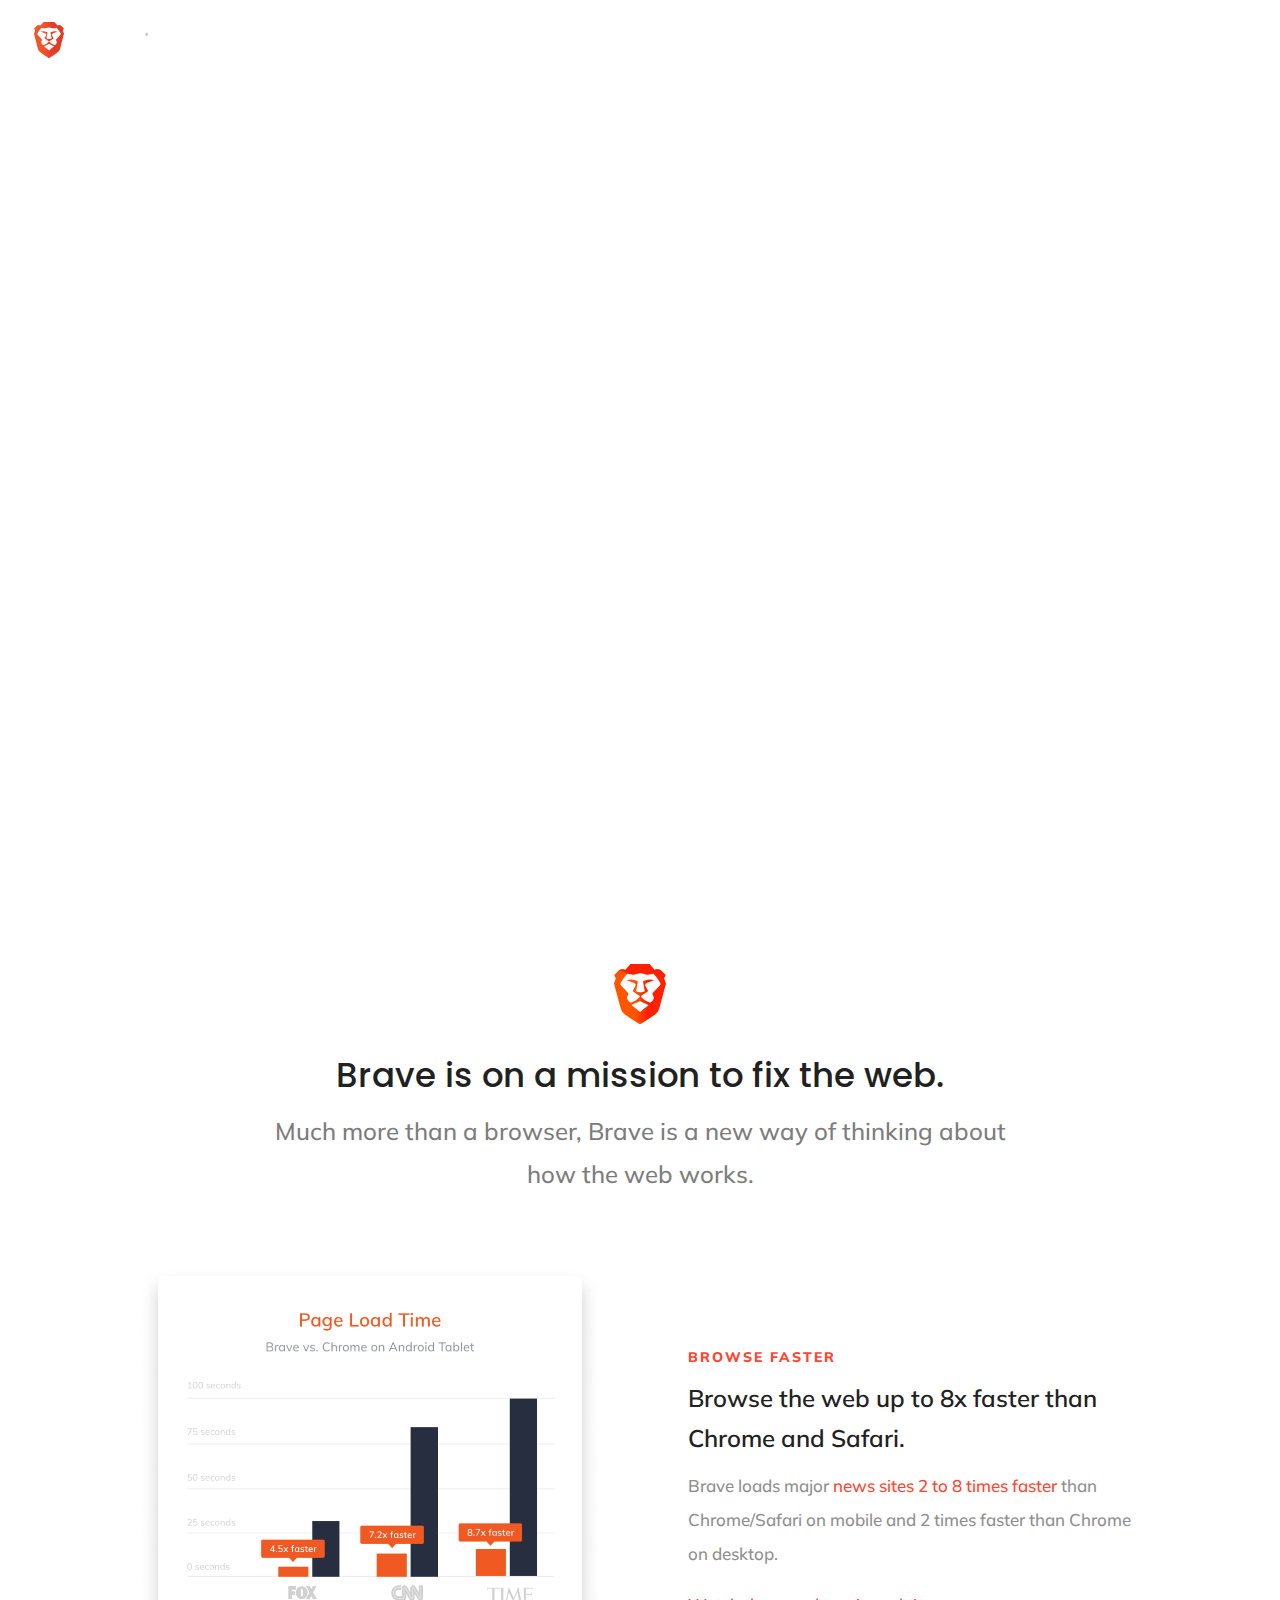
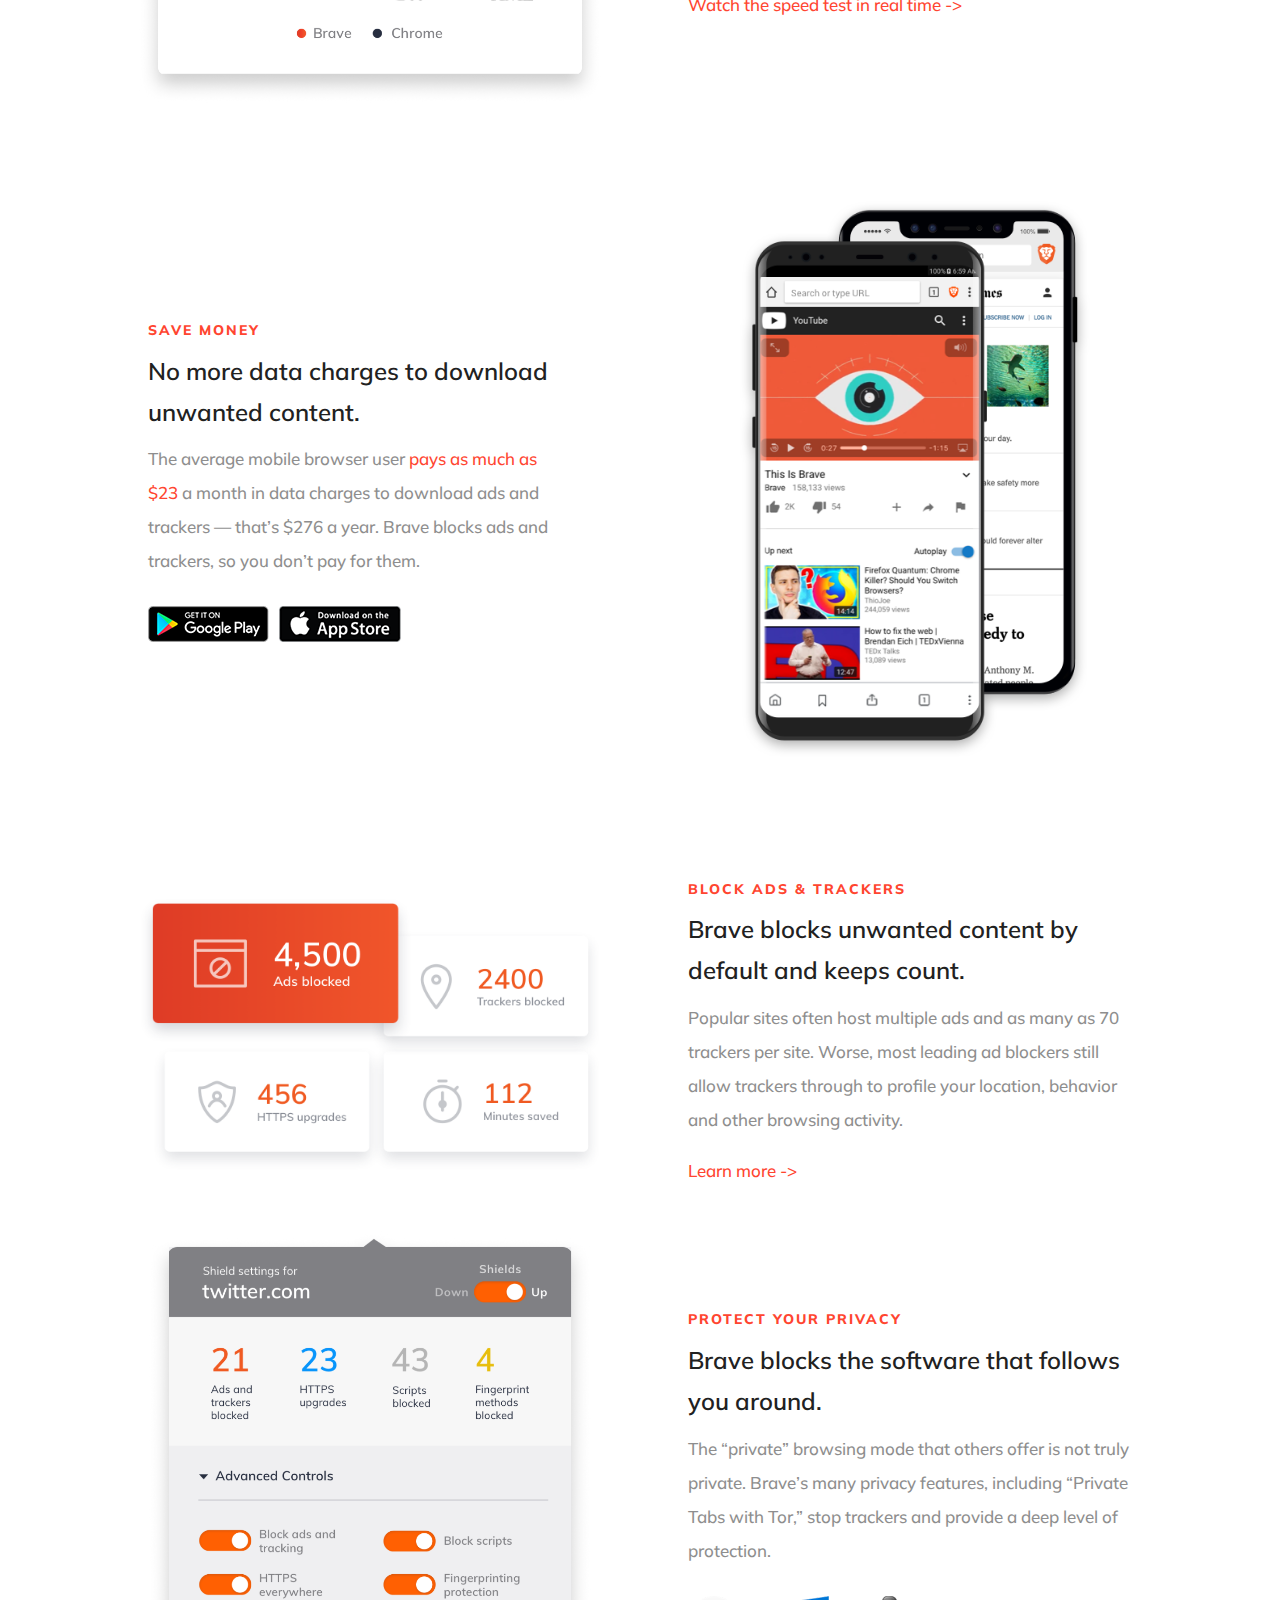
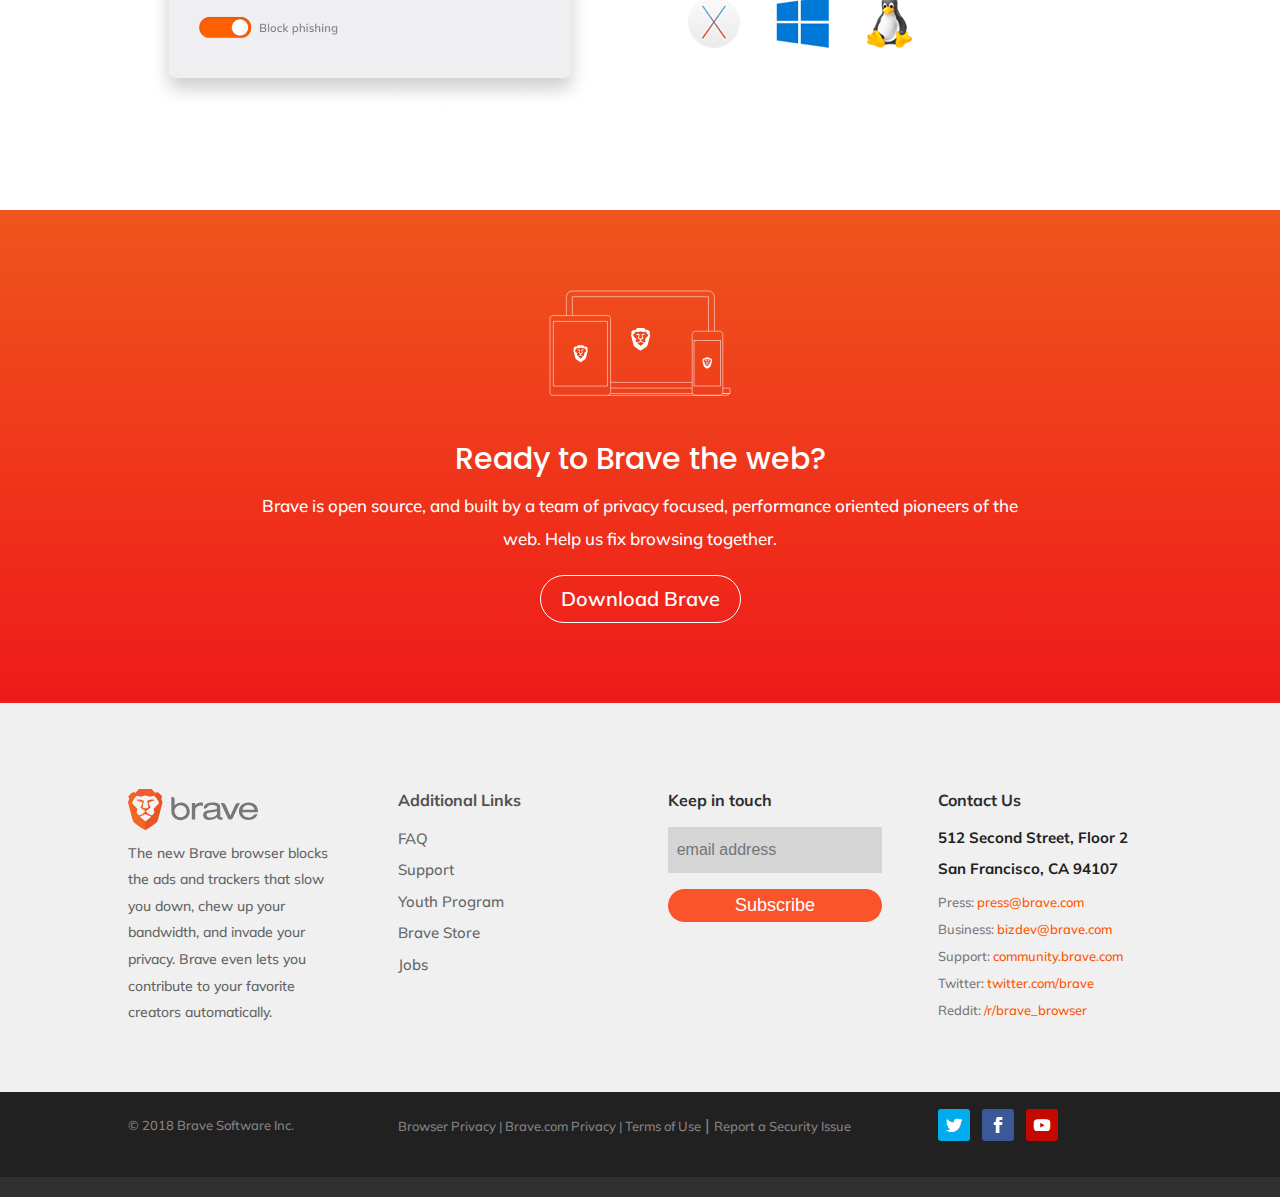
==== commit 27ccec73: "upd" ====
--- a/public/brave_template/index.html
+++ b/public/brave_template/index.html
@@ -242,33 +242,7 @@
                                 <!-- .et_pb_column --> 				 				 			
                             </div>
                             <!-- .et_pb_row -->
-                            <div class="et_pb_row et_pb_row_8 et_pb_equal_columns">
-                                <div class="et_pb_column et_pb_column_1_2  et_pb_column_11">
-                                    <div class="et_pb_text et_pb_module et_pb_bg_layout_light et_pb_text_align_left  et_pb_text_4">
-                                        <div class="et_pb_text_inner">
-                                            <h4>Reward Your Favorite Publishers</h4>
-                                            <h2>Earn rewards and give back to your favorite publishers.</h2>
-                                            <p>Support your favorite sites with micropayments.&nbsp;Brave features <a href="https://basicattentiontoken.org">blockchain-based tokens</a> which can be used to reward content creators.</p>
-                                            <p><span style="color: #ff4530;"><a style="color: #ff4530;" href="/publishers/">Learn about becoming a Verified Publisher -&gt;</a></span></p>
-                                        </div>
-                                    </div>
-                                    <!-- .et_pb_text --> 			
-                                </div>
-                                <!-- .et_pb_column -->
-                                <div class="et_pb_column et_pb_column_1_2  et_pb_column_12 et-last-child">
-                                    <div class="et_pb_module et_pb_image et_pb_image_5 et_always_center_on_mobile"> 				 				 				<span class="et_pb_image_wrap"><img src="images/7.png" alt=""></span> 			</div>
-                                </div>
-                                <!-- .et_pb_column --> 				 				 			
-                            </div>
-                            <!-- .et_pb_row -->
-                            <div class="et_pb_row et_pb_row_9">
-                                <div class="et_pb_column et_pb_column_4_4  et_pb_column_13 et-last-child">
-                                    <div class="et_pb_module et_pb_space et_pb_divider et_pb_divider_4 et_pb_divider_position_">
-                                        <div class="et_pb_divider_internal"></div>
-                                    </div>
-                                </div>
-                                <!-- .et_pb_column --> 				 				 			
-                            </div>
+                            
                             <!-- .et_pb_row -->
                             <div class="et_pb_row et_pb_row_10 et_pb_equal_columns">
                                 <div class="et_pb_column et_pb_column_1_2  et_pb_column_14">
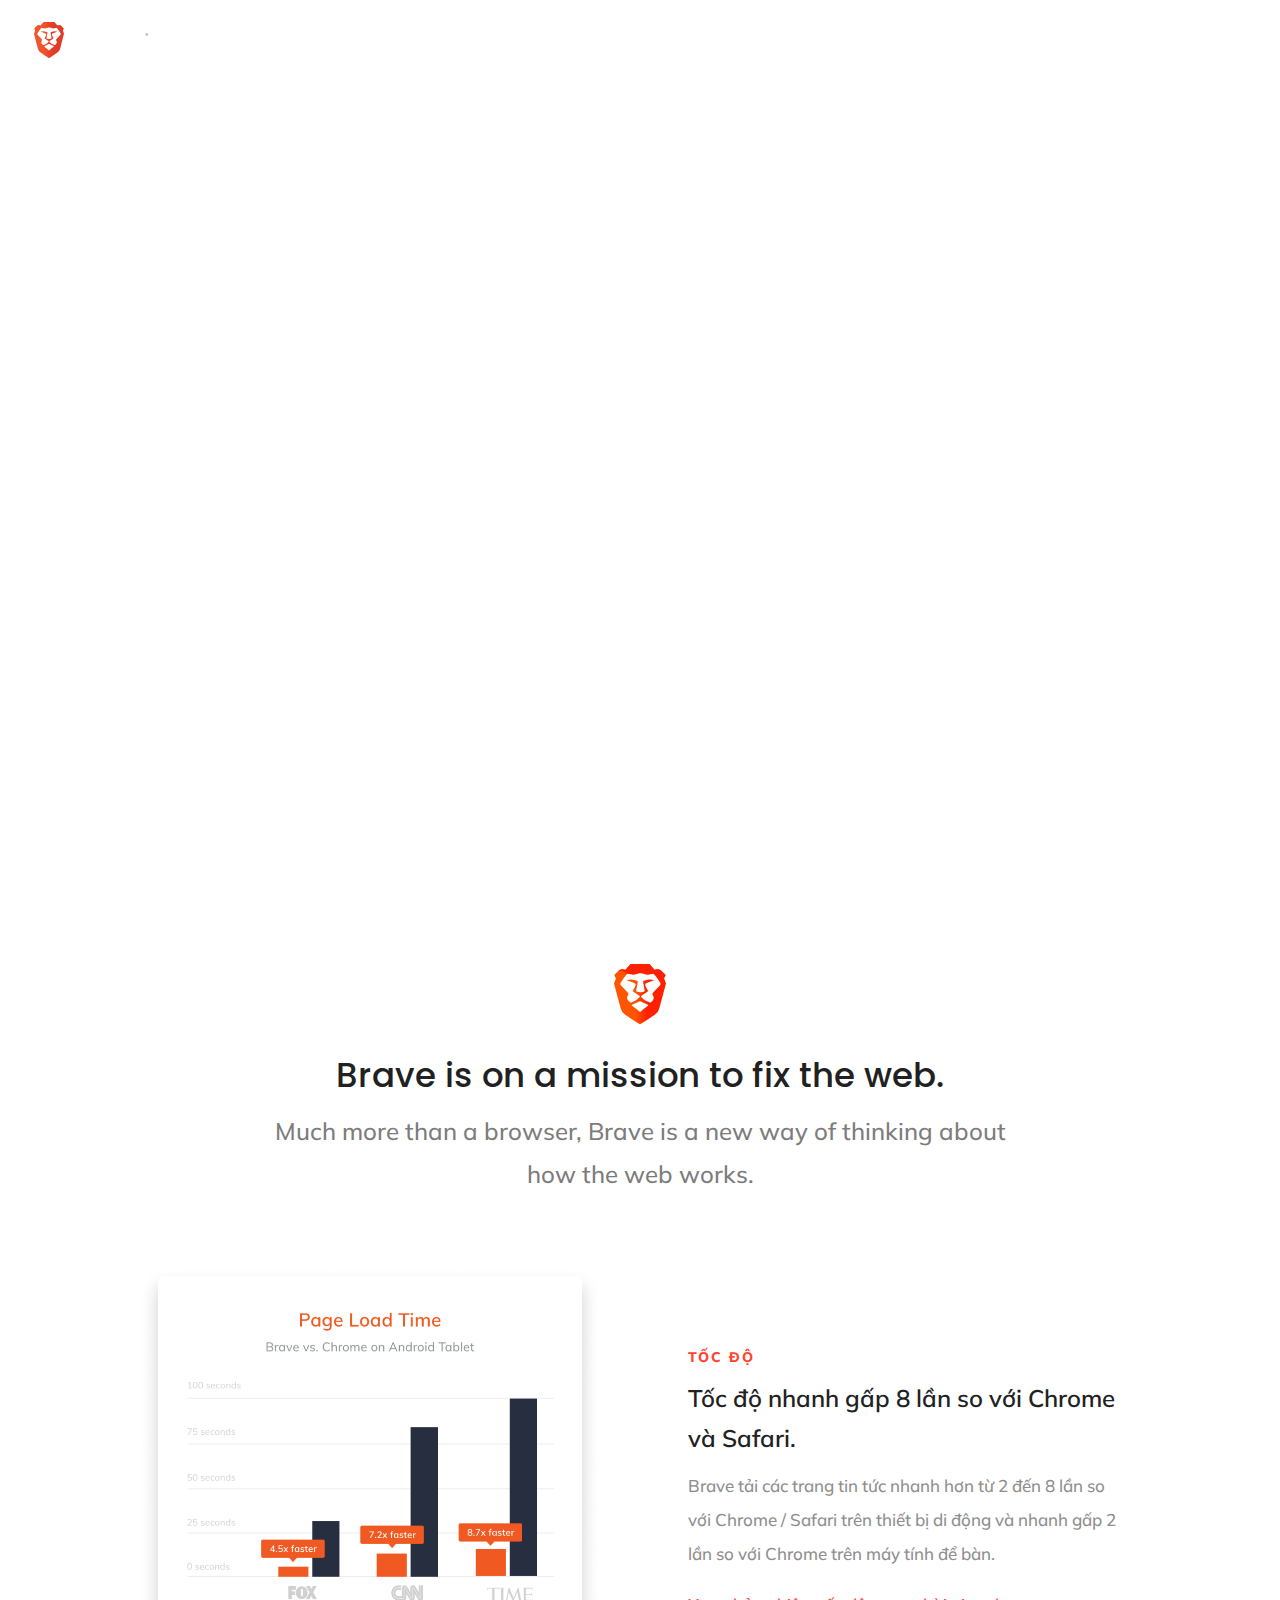
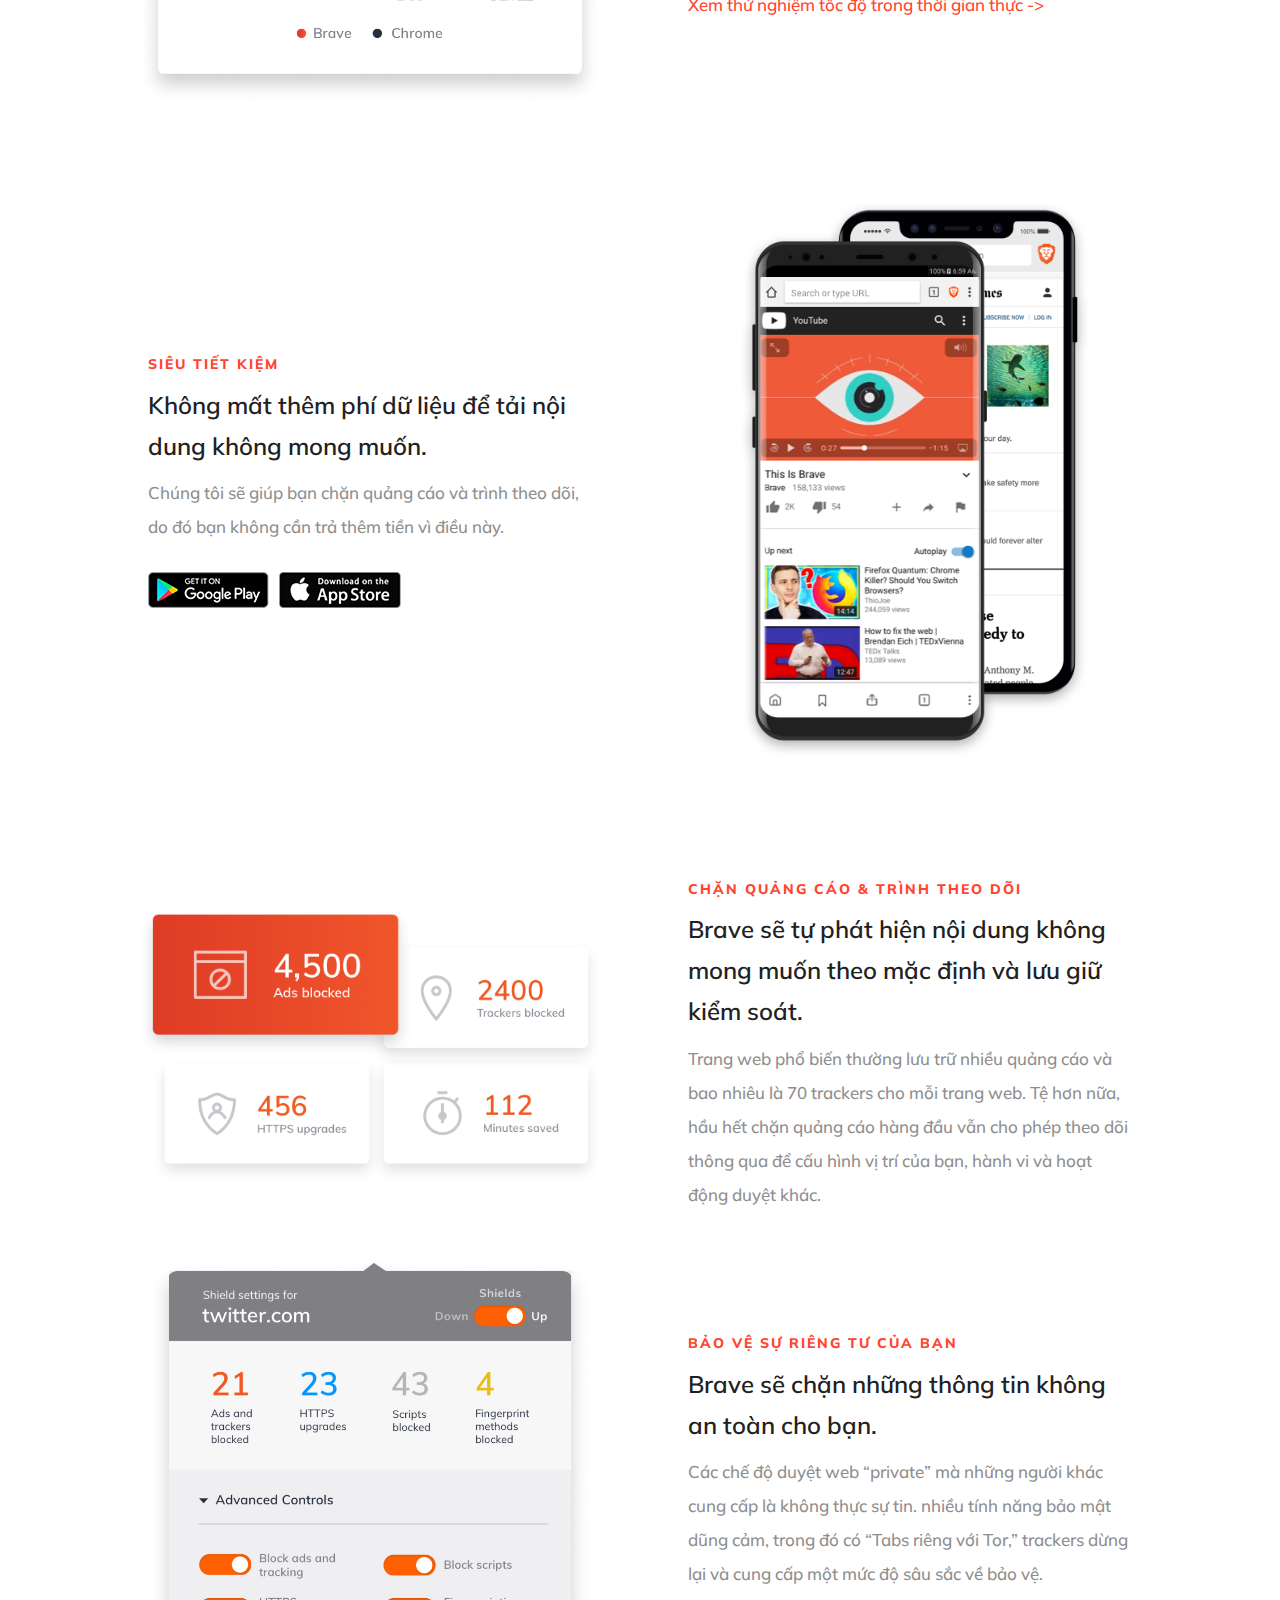
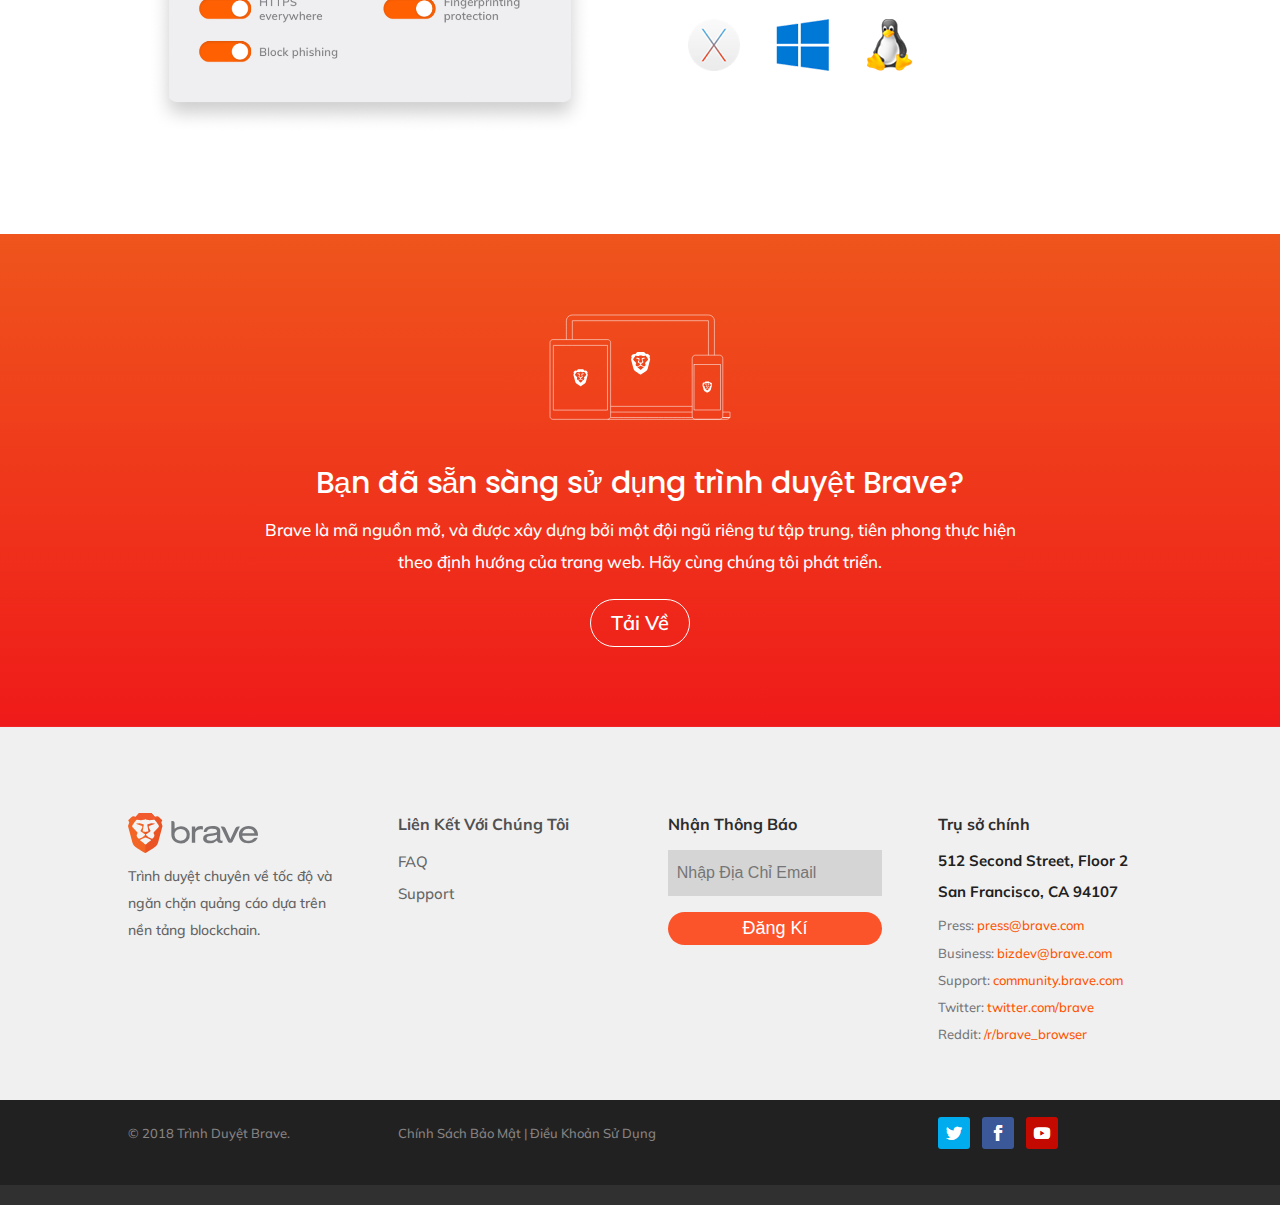
==== commit 837cac97: "upd" ====
--- a/public/brave_template/index.html
+++ b/public/brave_template/index.html
@@ -4,7 +4,7 @@
     <meta http-equiv="X-UA-Compatible" content="IE=edge">
     <link rel="pingback" href="/xmlrpc.php">
     <!--[if lt IE 9]> 	<script src="/wp-content/themes/Divi/js/html5.js" type="text/javascript"></script> 	<![endif]-->
-	<script type="text/javascript"> 		document.documentElement.className = 'js'; 	</script>  	
+    <script type="text/javascript"> 		document.documentElement.className = 'js'; 	</script>  	
     <title>Secure, Fast &amp; Private Web Browser with Adblocker | Brave Browser</title>
     <!-- This site is optimized with the Yoast SEO Premium plugin v7.2 - https://yoast.com/wordpress/plugins/seo/ --> 
     <meta name="description" content="Welcome to the new Brave browser. Experience a faster, more private and secure browser for PC, Mac and iOS and Android. Block ads and trackers that slow you down, cost you money and invade your privacy. Join the Brave revolution, learn more.">
@@ -22,7 +22,6 @@
     <meta name="twitter:site" content="@brave">
     <meta name="twitter:image" content="https://www.brave.com/images/facebook.png">
     <meta name="twitter:creator" content="@brave">
-    
     <link rel="dns-prefetch" href="http://fonts.googleapis.com">
     <link rel="alternate" type="application/rss+xml" title="Brave Browser » Feed" href="/feed/">
     <link rel="alternate" type="application/rss+xml" title="Brave Browser » Comments Feed" href="/comments/feed/">
@@ -34,7 +33,8 @@
     <link rel="stylesheet" id="et-builder-googlefonts-cached-css" href="https://fonts.googleapis.com/css?family=Poppins%3A100%2C100italic%2C200%2C200italic%2C300%2C300italic%2Cregular%2Citalic%2C500%2C500italic%2C600%2C600italic%2C700%2C700italic%2C800%2C800italic%2C900%2C900italic%7CMuli%3A200%2C200italic%2C300%2C300italic%2Cregular%2Citalic%2C600%2C600italic%2C700%2C700italic%2C800%2C800italic%2C900%2C900italic&amp;ver=4.9.7#038;subset=latin,devanagari,latin-ext,vietnamese" type="text/css" media="all">
     <link rel="stylesheet" id="fancybox-css" href="css/jquery.fancybox.min.css" type="text/css" media="screen">
     <link rel="stylesheet" id="dashicons-css" href="css/dashicons.min.css" type="text/css" media="all">
-    <script type="text/javascript" src="js/jquery.js"></script> <script type="text/javascript" src="js/jquery-migrate.min.js"></script> 
+    <script type="text/javascript" src="js/jquery.js"></script> 
+    <script type="text/javascript" src="js/jquery-migrate.min.js"></script> 
     <link rel="EditURI" type="application/rsd+xml" title="RSD" href="/xmlrpc.php?rsd">
     <link rel="wlwmanifest" type="application/wlwmanifest+xml" href="/wp-includes/wlwmanifest.xml">
     <link rel="shortlink" href="/">
@@ -59,28 +59,31 @@
     <div id="page-container">
         <header id="main-header" data-height-onload="66" data-fixed-height-onload="0">
             <div class="container clearfix et_menu_container">
-                <div class="logo_container"> 					<span class="logo_helper"></span> 					<a href="/index/"> 						<img src="fonts/brave_logo_2color_reversed.svg" alt="Brave Browser" id="logo" data-height-percentage="44" data-actual-width="300" data-actual-height="93"> 					</a> 				</div>
+                <div class="logo_container">
+<span class="logo_helper"></span>
+<a href="/index/">
+	<img src="fonts/brave_logo_2color_reversed.svg" alt="Brave Browser" id="logo" data-height-percentage="44" data-actual-width="300" data-actual-height="93">
+</a>
+				</div>
                 <div id="et-top-navigation" data-height="66" data-fixed-height="51" style="padding-left: 170px;">
                     <nav id="top-menu-nav">
                         <ul id="top-menu" class="nav">
-                            <li id="menu-item-6236" class="menu-item menu-item-type-post_type menu-item-object-page menu-item-6236"><a href="/features/" class="menu-image-title-after"><span class="menu-image-title">features</span></a></li>
-                            <li id="menu-item-163" class="menu-item menu-item-type-post_type menu-item-object-page menu-item-163"><a href="/publishers/" class="menu-image-title-after"><span class="menu-image-title">publishers</span></a></li>
-                            <li id="menu-item-7917" class="menu-item menu-item-type-post_type menu-item-object-page menu-item-7917"><a href="/blog/" class="menu-image-title-after"><span class="menu-image-title">blog</span></a></li>
-                            <li id="menu-item-1583" class="menu-item menu-item-type-post_type menu-item-object-page menu-item-1583"><a href="/about/" class="menu-image-title-after"><span class="menu-image-title">about</span></a></li>
-                            <li id="menu-item-7998" class="menu-item menu-item-type-post_type menu-item-object-page menu-item-7998"><a href="/the-brave-community/" class="menu-image-title-after"><span class="menu-image-title">community</span></a></li>
-                            <li id="menu-item-6821" class="menu-item menu-item-type-post_type menu-item-object-page menu-item-6821"><a href="/download/" class="menu-image-title-after"><span class="menu-image-title">download</span></a></li>
+                            <li id="menu-item-6236" class="menu-item menu-item-type-post_type menu-item-object-page menu-item-6236"><a href="#features" class="menu-image-title-after"><span class="menu-image-title">Tính Năng</span></a></li>
+                            <!--<li id="menu-item-7917" class="menu-item menu-item-type-post_type menu-item-object-page menu-item-7917"><a href="/blog/" class="menu-image-title-after"><span class="menu-image-title">Tin Tức</span></a></li>-->
+                            <li id="menu-item-1583" class="menu-item menu-item-type-post_type menu-item-object-page menu-item-1583"><a href="#about" class="menu-image-title-after"><span class="menu-image-title">Thông Tin</span></a></li>
+                            <!--<li id="menu-item-7998" class="menu-item menu-item-type-post_type menu-item-object-page menu-item-7998"><a href="/the-brave-community/" class="menu-image-title-after"><span class="menu-image-title">Cộng Đồng</span></a></li>-->
+                            <li id="menu-item-6821" class="menu-item menu-item-type-post_type menu-item-object-page menu-item-6821"><a href="/download/" class="menu-image-title-after"><span class="menu-image-title">Tải Về</span></a></li>
                         </ul>
                     </nav>
                     <div id="et_mobile_nav_menu">
                         <div class="mobile_nav closed">
-                            <span class="select_page">Select Page</span> 					<span class="mobile_menu_bar mobile_menu_bar_toggle"></span> 				
+                            <span class="select_page">Select Page</span><span class="mobile_menu_bar mobile_menu_bar_toggle"></span>
                             <ul id="mobile_menu" class="et_mobile_menu">
-                                <li id="menu-item-6236" class="menu-item menu-item-type-post_type menu-item-object-page menu-item-6236 et_first_mobile_item"><a href="/features/" class="menu-image-title-after"><span class="menu-image-title">features</span></a></li>
-                                <li id="menu-item-163" class="menu-item menu-item-type-post_type menu-item-object-page menu-item-163"><a href="/publishers/" class="menu-image-title-after"><span class="menu-image-title">publishers</span></a></li>
-                                <li id="menu-item-7917" class="menu-item menu-item-type-post_type menu-item-object-page menu-item-7917"><a href="/blog/" class="menu-image-title-after"><span class="menu-image-title">blog</span></a></li>
-                                <li id="menu-item-1583" class="menu-item menu-item-type-post_type menu-item-object-page menu-item-1583"><a href="/about/" class="menu-image-title-after"><span class="menu-image-title">about</span></a></li>
-                                <li id="menu-item-7998" class="menu-item menu-item-type-post_type menu-item-object-page menu-item-7998"><a href="/the-brave-community/" class="menu-image-title-after"><span class="menu-image-title">community</span></a></li>
-                                <li id="menu-item-6821" class="menu-item menu-item-type-post_type menu-item-object-page menu-item-6821"><a href="/download/" class="menu-image-title-after"><span class="menu-image-title">download</span></a></li>
+                                <li id="menu-item-6236" class="menu-item menu-item-type-post_type menu-item-object-page menu-item-6236 et_first_mobile_item"><a href="#features" class="menu-image-title-after"><span class="menu-image-title">Tính Năng</span></a></li>
+                                <!--<li id="menu-item-7917" class="menu-item menu-item-type-post_type menu-item-object-page menu-item-7917"><a href="/blog/" class="menu-image-title-after"><span class="menu-image-title">Tin Tức</span></a></li>-->
+                                <li id="menu-item-1583" class="menu-item menu-item-type-post_type menu-item-object-page menu-item-1583"><a href="#about" class="menu-image-title-after"><span class="menu-image-title">Thông Tin</span></a></li>
+                                <!--<li id="menu-item-7998" class="menu-item menu-item-type-post_type menu-item-object-page menu-item-7998"><a href="/the-brave-community/" class="menu-image-title-after"><span class="menu-image-title">Cộng Đồng</span></a></li>-->
+                                <li id="menu-item-6821" class="menu-item menu-item-type-post_type menu-item-object-page menu-item-6821"><a href="/download/" class="menu-image-title-after"><span class="menu-image-title">Tải Về</span></a></li>
                             </ul>
                         </div>
                     </div>
@@ -90,8 +93,10 @@
             <!-- .container --> 			
             <div class="et_search_outer">
                 <div class="container et_search_form_container">
-                    <form role="search" method="get" class="et-search-form" action="https://www.brave.com/"> 					<input type="search" class="et-search-field" placeholder="Search …" value="" name="s" title="Search for:">					</form>
-                    <span class="et_close_search_field"></span> 				
+                    <form role="search" method="get" class="et-search-form" action="https://www.brave.com/">
+						<input type="search" class="et-search-field" placeholder="Search …" value="" name="s" title="Search for:">
+					</form>
+                    <span class="et_close_search_field"></span>
                 </div>
             </div>
         </header>
@@ -105,10 +110,11 @@
                                 <div class="et_pb_fullwidth_header_container center">
                                     <div class="header-content-container center">
                                         <div class="header-content">
-                                            <h1 class="et_pb_module_header">You are not a product.</h1>
-                                            <span class="et_pb_fullwidth_header_subhead">Why use a browser that treats you like one? Enjoy private, secure and fast browsing with Brave.</span> 						
+                                            <h1 class="et_pb_module_header">Trình Duyệt Chặn Mọi Quảng Cáo.</h1>
+                                            <span class="et_pb_fullwidth_header_subhead">Hãy thưởng thức duyệt web riêng tư, an toàn và nhanh chóng với Brave.</span>	
+                                            <span class="et_pb_fullwidth_header_subhead">Phiên bản cho người Việt.</span>
                                             <div class="et_pb_header_content_wrapper"></div>
-                                            <a href="/download/" class="et_pb_more_button et_pb_button et_pb_button_one et_pb_custom_button_icon" data-icon="$">Download Brave</a><a href="https://www.youtube.com/watch?v=kLiLOkzLetE" class="et_pb_more_button et_pb_button et_pb_button_two et_pb_custom_button_icon fancybox-youtube" data-icon="I">Watch our video</a> 					
+                                            <a href="/download/" class="et_pb_more_button et_pb_button et_pb_button_one et_pb_custom_button_icon" data-icon="$">Tải Về</a><a href="https://www.youtube.com/watch?v=kLiLOkzLetE" class="et_pb_more_button et_pb_button et_pb_button_two et_pb_custom_button_icon fancybox-youtube" data-icon="I">Xem Video</a>
                                         </div>
                                     </div>
                                 </div>
@@ -119,10 +125,11 @@
                                 <div class="et_pb_fullwidth_header_container center" style="min-height: 534px;">
                                     <div class="header-content-container center">
                                         <div class="header-content">
-                                            <h1 class="et_pb_module_header">You are not a product.</h1>
-                                            <span class="et_pb_fullwidth_header_subhead">Why use a browser that treats you like one? Enjoy private, secure and fast browsing with Brave.</span> 						
+                                            <h1 class="et_pb_module_header">Trình Duyệt Chặn Mọi Quảng Cáo.</h1>
+                                            <span class="et_pb_fullwidth_header_subhead">Hãy thưởng thức duyệt web riêng tư, an toàn và nhanh chóng với Brave.</span>		
+                                            <span class="et_pb_fullwidth_header_subhead">Phiên bản cho người Việt.</span>
                                             <div class="et_pb_header_content_wrapper"></div>
-                                            <a href="/download/" class="et_pb_more_button et_pb_button et_pb_button_one et_pb_custom_button_icon" data-icon="$">Download Brave</a><a href="https://www.youtube.com/watch?v=kLiLOkzLetE" class="et_pb_more_button et_pb_button et_pb_button_two et_pb_custom_button_icon fancybox-youtube" data-icon="I">Watch our video</a> 					
+                                            <a href="/download/" class="et_pb_more_button et_pb_button et_pb_button_one et_pb_custom_button_icon" data-icon="$">Tải Về</a><a href="https://www.youtube.com/watch?v=kLiLOkzLetE" class="et_pb_more_button et_pb_button et_pb_button_two et_pb_custom_button_icon fancybox-youtube" data-icon="I">Xem Video</a>
                                         </div>
                                     </div>
                                 </div>
@@ -131,10 +138,10 @@
                             </section>
                         </div>
                         <!-- .et_pb_section -->
-                        <div class="et_pb_section  et_pb_section_1 et_pb_with_background et_section_regular">
+                        <div id="features" class="et_pb_section  et_pb_section_1 et_pb_with_background et_section_regular">
                             <div class="et_pb_row et_pb_row_0">
                                 <div class="et_pb_column et_pb_column_4_4  et_pb_column_0 et-last-child">
-                                    <div class="et_pb_module et_pb_image et_pb_image_0 et_always_center_on_mobile"> 				 				 				<span class="et_pb_image_wrap"><img src="fonts/logo.svg" alt=""></span> 			</div>
+                                    <div class="et_pb_module et_pb_image et_pb_image_0 et_always_center_on_mobile"><span class="et_pb_image_wrap"><img src="fonts/logo.svg" alt=""></span> 			</div>
                                     <div class="et_pb_text et_pb_module et_pb_bg_layout_light et_pb_text_align_left  et_pb_text_0">
                                         <div class="et_pb_text_inner">
                                             <h2 style="text-align: center;">Brave is on a mission to fix the web.</h2>
@@ -143,7 +150,7 @@
                                     </div>
                                     <!-- .et_pb_text --> 			
                                 </div>
-                                <!-- .et_pb_column --> 				 				 			
+                                <!-- .et_pb_column --> 			
                             </div>
                             <!-- .et_pb_row -->
                             <div class="et_pb_row et_pb_row_1">
@@ -152,29 +159,29 @@
                                         <div class="et_pb_divider_internal"></div>
                                     </div>
                                 </div>
-                                <!-- .et_pb_column --> 				 				 			
-                            </div>
-                            <!-- .et_pb_row --> 				 			
+                                <!-- .et_pb_column --> 			
+                            </div>
+                            <!-- .et_pb_row --> 			
                         </div>
                         <!-- .et_pb_section -->
                         <div class="et_pb_section  et_pb_section_2 et_pb_with_background et_section_regular et_pb_with_border et_pb_section_sticky et_pb_section_sticky_mobile">
                             <div class="et_pb_row et_pb_row_2 et_pb_equal_columns">
                                 <div class="et_pb_column et_pb_column_1_2  et_pb_column_2">
-                                    <div class="et_pb_module et_pb_image et_pb_image_1 et_always_center_on_mobile et_pb_image_sticky"> 				 				 				<span class="et_pb_image_wrap"><img src="images/bar-chart.png" alt=""></span> 			</div>
+                                    <div class="et_pb_module et_pb_image et_pb_image_1 et_always_center_on_mobile et_pb_image_sticky"><span class="et_pb_image_wrap"><img src="images/bar-chart.png" alt=""></span> 			</div>
                                 </div>
                                 <!-- .et_pb_column -->
                                 <div class="et_pb_column et_pb_column_1_2  et_pb_column_3 et-last-child">
                                     <div class="et_pb_text et_pb_module et_pb_bg_layout_light et_pb_text_align_left  et_pb_text_1">
                                         <div class="et_pb_text_inner">
-                                            <h4>Browse Faster</h4>
-                                            <h2>Browse the web up to 8x faster than Chrome and Safari.</h2>
-                                            <p>Brave loads major <span style="color: #ff4530;"><a style="color: #ff4530;" href="https://brave.com/index/Brave_mobile_speedtests_July.pdf" target="_blank" rel="noopener noreferrer">news sites 2 to 8 times faster</a></span> than Chrome/Safari on mobile and 2 times faster than Chrome on desktop.</p>
-                                            <p><span style="color: #ff4530;"><a style="color: #ff4530;" href="https://vimeo.com/263001405/b6571bfdaa" class="fancybox-vimeo">Watch the speed test in real time -&gt;</a></span></p>
-                                        </div>
-                                    </div>
-                                    <!-- .et_pb_text --> 			
-                                </div>
-                                <!-- .et_pb_column --> 				 				 			
+                                            <h4>Tốc Độ</h4>
+                                            <h2>Tốc độ nhanh gấp 8 lần so với Chrome và Safari.</h2>
+                                            <p>Brave tải các trang tin tức nhanh hơn từ 2 đến 8 lần so với Chrome / Safari trên thiết bị di động và nhanh gấp 2 lần so với Chrome trên máy tính để bàn.</p>
+                                            <p><span style="color: #ff4530;"><a style="color: #ff4530;" href="https://vimeo.com/263001405/b6571bfdaa" class="fancybox-vimeo">Xem thử nghiệm tốc độ trong thời gian thực -&gt;</a></span></p>
+                                        </div>
+                                    </div>
+                                    <!-- .et_pb_text --> 			
+                                </div>
+                                <!-- .et_pb_column --> 			
                             </div>
                             <!-- .et_pb_row -->
                             <div class="et_pb_row et_pb_row_3">
@@ -183,26 +190,26 @@
                                         <div class="et_pb_divider_internal"></div>
                                     </div>
                                 </div>
-                                <!-- .et_pb_column --> 				 				 			
+                                <!-- .et_pb_column --> 			
                             </div>
                             <!-- .et_pb_row -->
                             <div class="et_pb_row et_pb_row_4 et_pb_equal_columns">
                                 <div class="et_pb_column et_pb_column_1_2  et_pb_column_5">
                                     <div class="et_pb_text et_pb_module et_pb_bg_layout_light et_pb_text_align_left  et_pb_text_2">
                                         <div class="et_pb_text_inner">
-                                            <h4>SAVE MONEY</h4>
-                                            <h2>No more data charges to download unwanted content.</h2>
-                                            <p>The average mobile browser user <span style="color: #ff4530;"><a style="color: #ff4530;" href="https://medium.com/@robleathern/carriers-are-making-more-from-mobile-ads-than-publishers-are-d5d3c0827b39">pays as much as $23</a></span>&nbsp;a&nbsp;month in data charges to download ads and trackers — that’s $276 a year. Brave blocks ads and trackers, so you don’t pay for them.</p>
+                                            <h4>Siêu Tiết Kiệm</h4>
+                                            <h2>Không mất thêm phí dữ liệu để tải nội dung không mong muốn.</h2>
+                                            <p>Chúng tôi sẽ giúp bạn chặn quảng cáo và trình theo dõi, do đó bạn không cần trả thêm tiền vì điều này.</p>
                                         </div>
                                     </div>
                                     <!-- .et_pb_text -->
-                                    <div class="et_pb_module et_pb_image et_pb_image_2 et_always_center_on_mobile"> 				 				 				<a href="/download/"><span class="et_pb_image_wrap"><img src="images/app.png" alt=""></span></a> 			</div>
+                                    <div class="et_pb_module et_pb_image et_pb_image_2 et_always_center_on_mobile"><a href="/download/"><span class="et_pb_image_wrap"><img src="images/app.png" alt=""></span></a> 			</div>
                                 </div>
                                 <!-- .et_pb_column -->
                                 <div class="et_pb_column et_pb_column_1_2  et_pb_column_6 et-last-child">
-                                    <div class="et_pb_module et_pb_image et_pb_image_3 et_always_center_on_mobile"> 				 				 				<span class="et_pb_image_wrap"><img src="images/Artboard.png" alt=""></span> 			</div>
-                                </div>
-                                <!-- .et_pb_column --> 				 				 			
+                                    <div class="et_pb_module et_pb_image et_pb_image_3 et_always_center_on_mobile"><span class="et_pb_image_wrap"><img src="images/Artboard.png" alt=""></span> 			</div>
+                                </div>
+                                <!-- .et_pb_column --> 			
                             </div>
                             <!-- .et_pb_row -->
                             <div class="et_pb_row et_pb_row_5">
@@ -211,26 +218,26 @@
                                         <div class="et_pb_divider_internal"></div>
                                     </div>
                                 </div>
-                                <!-- .et_pb_column --> 				 				 			
+                                <!-- .et_pb_column --> 			
                             </div>
                             <!-- .et_pb_row -->
                             <div class="et_pb_row et_pb_row_6 et_pb_equal_columns">
                                 <div class="et_pb_column et_pb_column_1_2  et_pb_column_8">
-                                    <div class="et_pb_module et_pb_image et_pb_image_4 et_always_center_on_mobile et_pb_image_sticky"> 				 				 				<span class="et_pb_image_wrap"><img src="images/trackers_illo2.png" alt=""></span> 			</div>
+                                    <div class="et_pb_module et_pb_image et_pb_image_4 et_always_center_on_mobile et_pb_image_sticky"><span class="et_pb_image_wrap"><img src="images/trackers_illo2.png" alt=""></span> 			</div>
                                 </div>
                                 <!-- .et_pb_column -->
                                 <div class="et_pb_column et_pb_column_1_2  et_pb_column_9 et-last-child">
                                     <div class="et_pb_text et_pb_module et_pb_bg_layout_light et_pb_text_align_left  et_pb_text_3">
                                         <div class="et_pb_text_inner">
-                                            <h4>BLOCK ADS &amp; TRACKERS</h4>
-                                            <h2>Brave blocks unwanted content by default and keeps count.</h2>
-                                            <p>Popular sites often host multiple ads and as many as 70 trackers per site. Worse, most leading ad blockers still allow trackers through to profile your location, behavior and other browsing activity.</p>
-                                            <p><span style="color: #ff4530;"><a style="color: #ff4530;" href="/features/">Learn more -&gt;</a></span></p>
-                                        </div>
-                                    </div>
-                                    <!-- .et_pb_text --> 			
-                                </div>
-                                <!-- .et_pb_column --> 				 				 			
+                                            <h4>Chặn Quảng Cáo &amp; Trình Theo Dõi</h4>
+                                            <h2>Brave sẽ tự phát hiện nội dung không mong muốn theo mặc định và lưu giữ kiểm soát.</h2>
+                                            <p>Trang web phổ biến thường lưu trữ nhiều quảng cáo và bao nhiêu là 70 trackers cho mỗi trang web. Tệ hơn nữa, hầu hết chặn quảng cáo hàng đầu vẫn cho phép theo dõi thông qua để cấu hình vị trí của bạn, hành vi và hoạt động duyệt khác.</p>
+                                            <!--<p><span style="color: #ff4530;"><a style="color: #ff4530;" href="/features/">Learn more -&gt;</a></span></p>-->
+                                        </div>
+                                    </div>
+                                    <!-- .et_pb_text --> 			
+                                </div>
+                                <!-- .et_pb_column --> 			
                             </div>
                             <!-- .et_pb_row -->
                             <div class="et_pb_row et_pb_row_7">
@@ -239,33 +246,32 @@
                                         <div class="et_pb_divider_internal"></div>
                                     </div>
                                 </div>
-                                <!-- .et_pb_column --> 				 				 			
-                            </div>
-                            <!-- .et_pb_row -->
-                            
+                                <!-- .et_pb_column --> 			
+                            </div>
+                            <!-- .et_pb_row -->
                             <!-- .et_pb_row -->
                             <div class="et_pb_row et_pb_row_10 et_pb_equal_columns">
                                 <div class="et_pb_column et_pb_column_1_2  et_pb_column_14">
-                                    <div class="et_pb_module et_pb_image et_pb_image_6 et_always_center_on_mobile"> 				 				 				<span class="et_pb_image_wrap"><img src="images/panel-1.png" alt=""></span> 			</div>
+                                    <div class="et_pb_module et_pb_image et_pb_image_6 et_always_center_on_mobile"><span class="et_pb_image_wrap"><img src="images/panel-1.png" alt=""></span> 			</div>
                                 </div>
                                 <!-- .et_pb_column -->
                                 <div class="et_pb_column et_pb_column_1_2  et_pb_column_15 et-last-child et_pb_row_sticky">
                                     <div class="et_pb_text et_pb_module et_pb_bg_layout_light et_pb_text_align_left  et_pb_text_5">
                                         <div class="et_pb_text_inner">
-                                            <h4>PROTECT YOUR PRIVACY</h4>
-                                            <h2>Brave blocks the software that follows you around.</h2>
-                                            <p>The “private” browsing mode that others offer is not truly private. Brave’s many privacy features, including “Private Tabs with Tor,” stop trackers and provide a deep level of protection.</p>
+                                            <h4>BẢO VỆ SỰ RIÊNG TƯ CỦA BẠN</h4>
+                                            <h2>Brave sẽ chặn những thông tin không an toàn cho bạn.</h2>
+                                            <p>Các chế độ duyệt web “private” mà những người khác cung cấp là không thực sự tin. nhiều tính năng bảo mật dũng cảm, trong đó có “Tabs riêng với Tor,” trackers dừng lại và cung cấp một mức độ sâu sắc về bảo vệ.</p>
                                         </div>
                                     </div>
                                     <!-- .et_pb_text -->
-                                    <div class="et_pb_module et_pb_image et_pb_image_7 et_always_center_on_mobile et_pb_image_sticky"> 				 				 				<a href="/download/"><span class="et_pb_image_wrap"><img src="images/225.png" alt=""></span></a> 			</div>
-                                </div>
-                                <!-- .et_pb_column --> 				 				 			
-                            </div>
-                            <!-- .et_pb_row --> 				 			
-                        </div>
-                        <!-- .et_pb_section -->
-                        <div class="et_pb_section et_pb_fullwidth_section  et_pb_section_4 et_section_regular">
+                                    <div class="et_pb_module et_pb_image et_pb_image_7 et_always_center_on_mobile et_pb_image_sticky"><a href="/download/"><span class="et_pb_image_wrap"><img src="images/225.png" alt=""></span></a> 			</div>
+                                </div>
+                                <!-- .et_pb_column --> 			
+                            </div>
+                            <!-- .et_pb_row --> 			
+                        </div>
+                        <!-- .et_pb_section -->
+                        <div id="about" class="et_pb_section et_pb_fullwidth_section  et_pb_section_4 et_section_regular">
                             <section class="et_pb_fullwidth_header et_pb_module et_pb_bg_layout_dark et_pb_text_align_center brave-the-web-button et_pb_fullwidth_header_2">
                                 <div class="et_pb_fullwidth_header_container center">
                                     <div class="header-content-container center">
@@ -273,10 +279,10 @@
                                             <div class="et_pb_header_content_wrapper">
                                                 <h2 style="text-align: center;"><img class="wp-image-8320 size-full aligncenter" src="fonts/illo.svg" alt="" width="182px" height="106px"></h2>
                                                 <p>&nbsp;</p>
-                                                <h2 style="text-align: center;">Ready to Brave the web?</h2>
-                                                <p style="text-align: center;">Brave is open source, and built by a team of privacy focused, performance oriented pioneers of the web. Help us fix browsing together.</p>
+                                                <h2 style="text-align: center;">Bạn đã sẵn sàng sử dụng trình duyệt Brave?</h2>
+                                                <p style="text-align: center;">Brave là mã nguồn mở, và được xây dựng bởi một đội ngũ riêng tư tập trung, tiên phong thực hiện theo định hướng của trang web. Hãy cùng chúng tôi phát triển.</p>
                                             </div>
-                                            <a href="/download/" class="et_pb_more_button et_pb_button et_pb_button_one et_pb_custom_button_icon" data-icon="$">Download Brave</a> 					
+                                            <a href="/download/" class="et_pb_more_button et_pb_button et_pb_button_one et_pb_custom_button_icon" data-icon="$">Tải Về</a>
                                         </div>
                                     </div>
                                 </div>
@@ -288,14 +294,14 @@
                         <div class="et_pb_section  et_pb_section_6 et_pb_with_background et_section_regular">
                             <div class="et_pb_row et_pb_row_11 et_pb_row_4col">
                                 <div class="et_pb_column et_pb_column_1_4  et_pb_column_16">
-                                    <div class="et_pb_module et_pb_image et_pb_image_8"> 				 				 				<span class="et_pb_image_wrap"><img src="fonts/logo_color.svg" alt=""></span> 			</div>
+                                    <div class="et_pb_module et_pb_image et_pb_image_8"><span class="et_pb_image_wrap"><img src="fonts/logo_color.svg" alt=""></span> 			</div>
                                     <div class="et_pb_blurb et_pb_module et_pb_bg_layout_light et_pb_text_align_left  et_pb_blurb_0 et_pb_blurb_position_top">
                                         <div class="et_pb_blurb_content">
                                             <div class="et_pb_blurb_container">
                                                 <div class="et_pb_blurb_description">
-                                                    <p>The new Brave browser blocks the ads and trackers that slow you down, chew up&nbsp;your bandwidth, and invade your privacy. Brave even lets you contribute to your favorite creators automatically.</p>
+                                                    <p>Trình duyệt chuyên về tốc độ và ngăn chặn quảng cáo dựa trên nền tảng blockchain.</p>
                                                 </div>
-                                                <!-- .et_pb_blurb_description --> 					
+                                                <!-- .et_pb_blurb_description -->
                                             </div>
                                         </div>
                                         <!-- .et_pb_blurb_content --> 			
@@ -306,7 +312,7 @@
                                 <div class="et_pb_column et_pb_column_1_4  et_pb_column_17">
                                     <div class="et_pb_text et_pb_module et_pb_bg_layout_light et_pb_text_align_left  et_pb_text_6">
                                         <div class="et_pb_text_inner">
-                                            <h4 style="text-align: left;">Additional Links</h4>
+                                            <h4 style="text-align: left;">Liên Kết Với Chúng Tôi</h4>
                                         </div>
                                     </div>
                                     <!-- .et_pb_text -->
@@ -316,9 +322,9 @@
                                                 <ul id="menu-footer" class="menu">
                                                     <li id="menu-item-1758" class="menu-item menu-item-type-post_type menu-item-object-page menu-item-1758"><a href="/faq/" class="menu-image-title-after"><span class="menu-image-title">FAQ</span></a></li>
                                                     <li id="menu-item-2276" class="menu-item menu-item-type-custom menu-item-object-custom menu-item-2276"><a target="_blank" href="https://community.brave.com" class="menu-image-title-after"><span class="menu-image-title">Support</span></a></li>
-                                                    <li id="menu-item-2277" class="menu-item menu-item-type-post_type menu-item-object-page menu-item-2277"><a href="/brave_youth_program/" class="menu-image-title-after"><span class="menu-image-title">Youth Program</span></a></li>
+                                                    <!--<li id="menu-item-2277" class="menu-item menu-item-type-post_type menu-item-object-page menu-item-2277"><a href="/brave_youth_program/" class="menu-image-title-after"><span class="menu-image-title">Youth Program</span></a></li>
                                                     <li id="menu-item-6581" class="menu-item menu-item-type-custom menu-item-object-custom menu-item-6581"><a target="_blank" href="https://store.brave.com/" class="menu-image-title-after"><span class="menu-image-title">Brave Store</span></a></li>
-                                                    <li id="menu-item-1759" class="menu-item menu-item-type-custom menu-item-object-custom menu-item-1759"><a href="/jobs/" class="menu-image-title-after"><span class="menu-image-title">Jobs</span></a></li>
+                                                    <li id="menu-item-1759" class="menu-item menu-item-type-custom menu-item-object-custom menu-item-1759"><a href="/jobs/" class="menu-image-title-after"><span class="menu-image-title">Jobs</span></a></li>-->
                                                 </ul>
                                             </div>
                                         </div>
@@ -330,7 +336,7 @@
                                 <div class="et_pb_column et_pb_column_1_4  et_pb_column_18">
                                     <div class="et_pb_text et_pb_module et_pb_bg_layout_dark et_pb_text_align_left  et_pb_text_7">
                                         <div class="et_pb_text_inner">
-                                            <h4>Keep in touch</h4>
+                                            <h4>Nhận Thông Báo</h4>
                                         </div>
                                     </div>
                                     <!-- .et_pb_text -->
@@ -341,7 +347,7 @@
                                             <div id="sendgrid-subscription-widget" class="sendgrid-subscription-widget">
                                                 <form id="sg-widget" data-token="b50995523d015a41d2170bd738e4d50a" onsubmit="return false;">
                                                     <div class="sg-response" id="sg-response"></div>
-                                                    <input id="sg_email" type="email" name="sg_email" placeholder="email address" required="">  <input type="submit" id="sg-submit-btn" value="Subscribe">  
+                                                    <input id="sg_email" type="email" name="sg_email" placeholder="Nhập Địa Chỉ Email" required="">  <input type="submit" id="sg-submit-btn" value="Đăng Kí">  
                                                 </form>
                                             </div>
                                         </div>
@@ -353,7 +359,7 @@
                                 <div class="et_pb_column et_pb_column_1_4  et_pb_column_19 et-last-child">
                                     <div class="et_pb_text et_pb_module et_pb_bg_layout_dark et_pb_text_align_left  et_pb_text_8">
                                         <div class="et_pb_text_inner">
-                                            <h4>Contact Us</h4>
+                                            <h4>Trụ sở chính</h4>
                                         </div>
                                     </div>
                                     <!-- .et_pb_text -->
@@ -366,9 +372,9 @@
                                     </div>
                                     <!-- .et_pb_text --> 			
                                 </div>
-                                <!-- .et_pb_column --> 				 				 			
-                            </div>
-                            <!-- .et_pb_row --> 				 			
+                                <!-- .et_pb_column --> 			
+                            </div>
+                            <!-- .et_pb_row --> 			
                         </div>
                         <!-- .et_pb_section -->
                         <div class="et_pb_section  et_pb_section_8 et_pb_with_background et_section_regular">
@@ -376,7 +382,7 @@
                                 <div class="et_pb_column et_pb_column_1_4  et_pb_column_20">
                                     <div class="et_pb_text et_pb_module et_pb_bg_layout_dark et_pb_text_align_left  et_pb_text_10">
                                         <div class="et_pb_text_inner">
-                                            <p style="text-align: left;"><span style="font-size: small;"><a href="/sitemap/">©</a> 2018 Brave Software Inc.&nbsp;</span></p>
+                                            <p style="text-align: left;"><span style="font-size: small;"><a href="/sitemap/">©</a> 2018 Trình Duyệt Brave.&nbsp;</span></p>
                                         </div>
                                     </div>
                                     <!-- .et_pb_text --> 			
@@ -385,7 +391,8 @@
                                 <div class="et_pb_column et_pb_column_1_2  et_pb_column_21">
                                     <div class="et_pb_text et_pb_module et_pb_bg_layout_light et_pb_text_align_left  et_pb_text_11">
                                         <div class="et_pb_text_inner">
-                                            <p style="text-align: left;"><span style="font-size: small;"><a href="/privacy/">Browser Privacy</a> | <a href="/website-privacy/">Brave.com Privacy</a> |&nbsp;<a title="Terms of Use" href="https://brave.com/terms-of-use/">Terms of Use</a></span>&nbsp;| <span style="font-size: small;"><a title="Report a Security Issue" href="https://hackerone.com/brave" target="_blank" rel="noopener noreferrer">Report a Security Issue</a></span></p>
+                                            <p style="text-align: left;">
+                                            	<span style="font-size: small;"><a href="/privacy/">Chính Sách Bảo Mật</a> |&nbsp;<a title="Terms of Use" href="https://brave.com/terms-of-use/">Điều Khoản Sử Dụng</a></span></p>
                                         </div>
                                     </div>
                                     <!-- .et_pb_text --> 			
@@ -393,20 +400,20 @@
                                 <!-- .et_pb_column -->
                                 <div class="et_pb_column et_pb_column_1_4  et_pb_column_22 et-last-child">
                                     <ul class="et_pb_social_media_follow et_pb_module et_pb_bg_layout_light  et_pb_social_media_follow_0 clearfix et_pb_text_align_left">
-                                        <li class="et_pb_social_icon et_pb_social_network_link et-social-twitter et_pb_social_media_follow_network_0"> 				<a href="https://twitter.com/brave" class="icon et_pb_with_border" title="Twitter"><span class="et_pb_social_media_follow_network_name">twitter</span></a> 				 			</li>
-                                        <li class="et_pb_social_icon et_pb_social_network_link et-social-facebook et_pb_social_media_follow_network_1"> 				<a href="https://www.facebook.com/BraveSoftware/" class="icon et_pb_with_border" title="Facebook"><span class="et_pb_social_media_follow_network_name">facebook</span></a> 				 			</li>
-                                        <li class="et_pb_social_icon et_pb_social_network_link et-social-youtube et_pb_social_media_follow_network_2"> 				<a href="https://www.youtube.com/bravesoftware" class="icon et_pb_with_border" title="Youtube"><span class="et_pb_social_media_follow_network_name">youtube</span></a> 				 			</li>
+                                        <li class="et_pb_social_icon et_pb_social_network_link et-social-twitter et_pb_social_media_follow_network_0"><a href="https://twitter.com/brave" class="icon et_pb_with_border" title="Twitter"><span class="et_pb_social_media_follow_network_name">twitter</span></a> 			</li>
+                                        <li class="et_pb_social_icon et_pb_social_network_link et-social-facebook et_pb_social_media_follow_network_1"><a href="https://www.facebook.com/BraveSoftware/" class="icon et_pb_with_border" title="Facebook"><span class="et_pb_social_media_follow_network_name">facebook</span></a> 			</li>
+                                        <li class="et_pb_social_icon et_pb_social_network_link et-social-youtube et_pb_social_media_follow_network_2"><a href="https://www.youtube.com/bravesoftware" class="icon et_pb_with_border" title="Youtube"><span class="et_pb_social_media_follow_network_name">youtube</span></a> 			</li>
                                     </ul>
                                     <!-- .et_pb_counters -->
-                                    <div class="et_pb_module et_pb_image et_pb_image_9 et_always_center_on_mobile"> 				 				 				<span class="et_pb_image_wrap"><img src="images/bravelion.jpg" alt=""></span> 			</div>
-                                </div>
-                                <!-- .et_pb_column --> 				 				 			
-                            </div>
-                            <!-- .et_pb_row --> 				 			
-                        </div>
-                        <!-- .et_pb_section -->					
+                                    <div class="et_pb_module et_pb_image et_pb_image_9 et_always_center_on_mobile"><span class="et_pb_image_wrap"><img src="images/bravelion.jpg" alt=""></span> 			</div>
+                                </div>
+                                <!-- .et_pb_column --> 			
+                            </div>
+                            <!-- .et_pb_row --> 			
+                        </div>
+                        <!-- .et_pb_section -->
                     </div>
-                    <!-- .entry-content -->  				 				
+                    <!-- .entry-content --> 
                 </article>
                 <!-- .et_pb_post -->  			  
             </div>
@@ -416,7 +423,7 @@
                     <div class="container clearfix">
                         <ul class="et-social-icons">   </ul>
                     </div>
-                    <!-- .container --> 				
+                    <!-- .container -->
                 </div>
             </footer>
             <!-- #main-footer --> 		
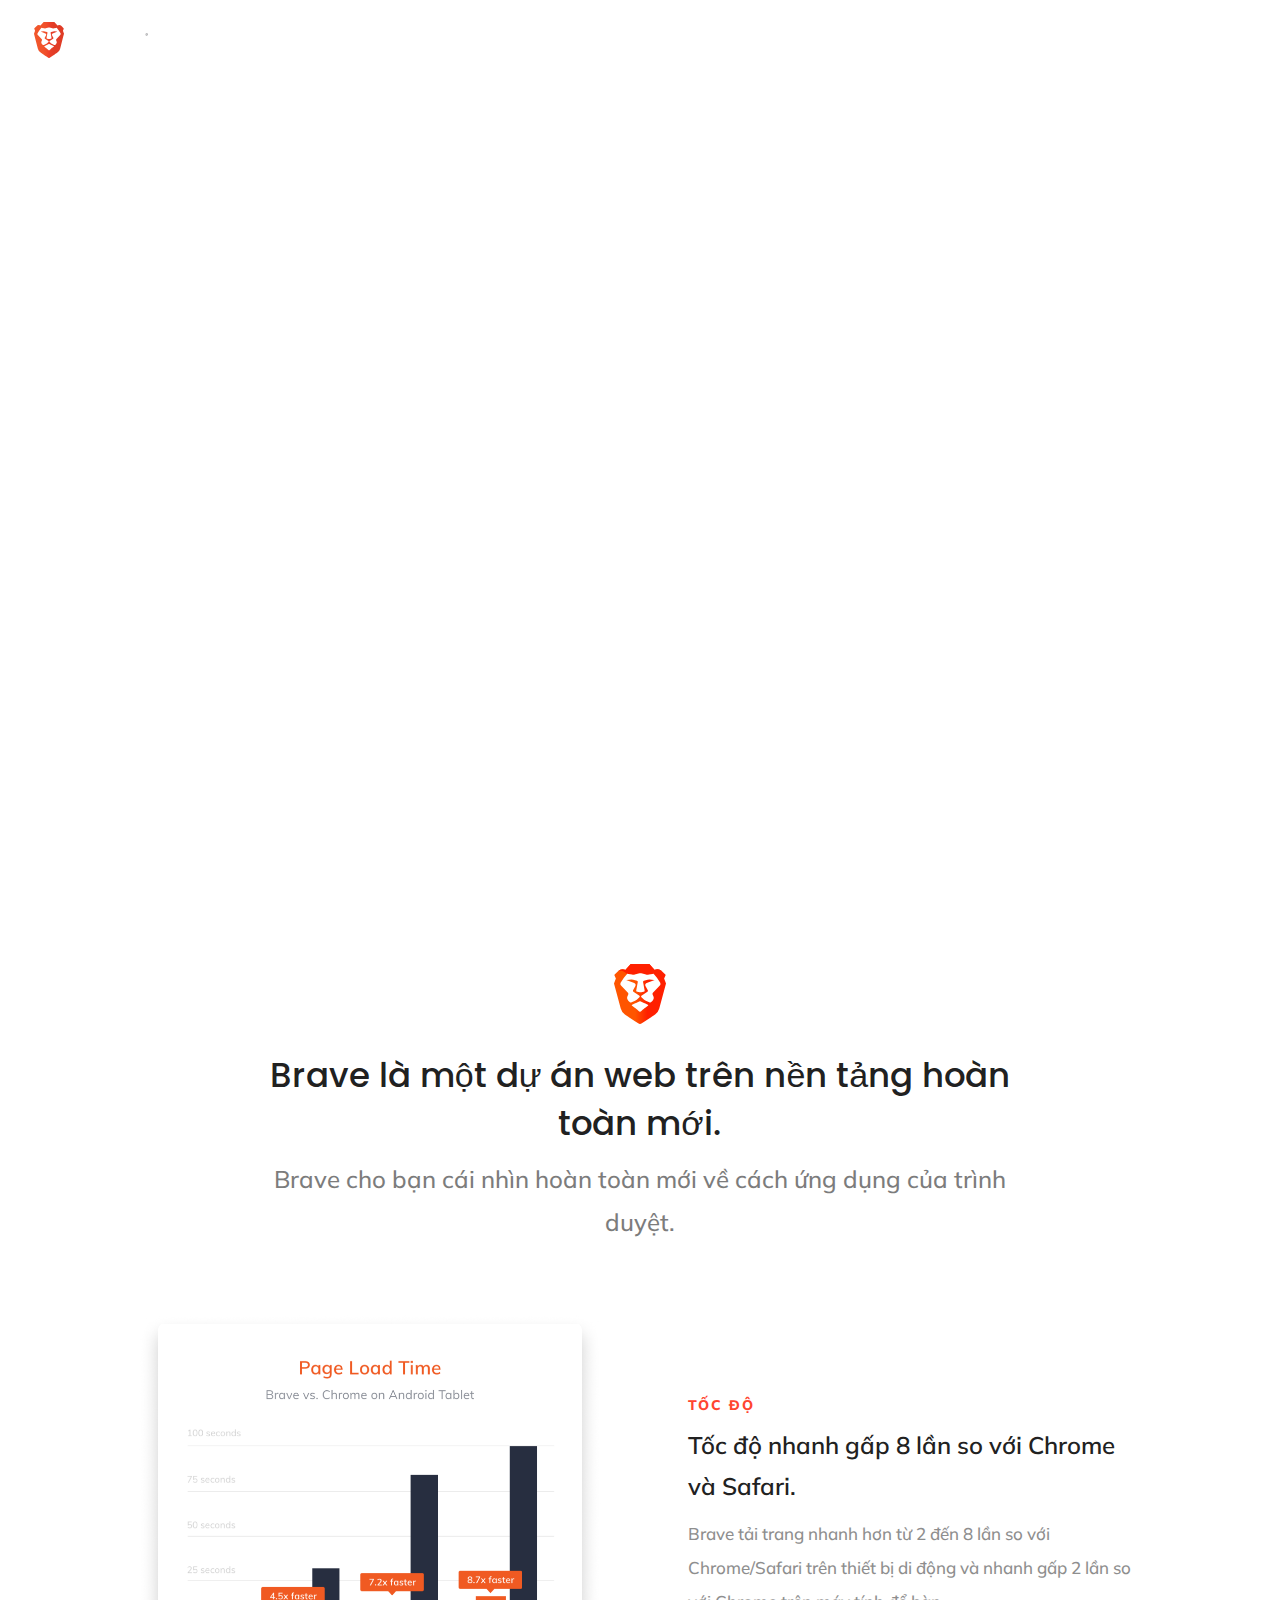
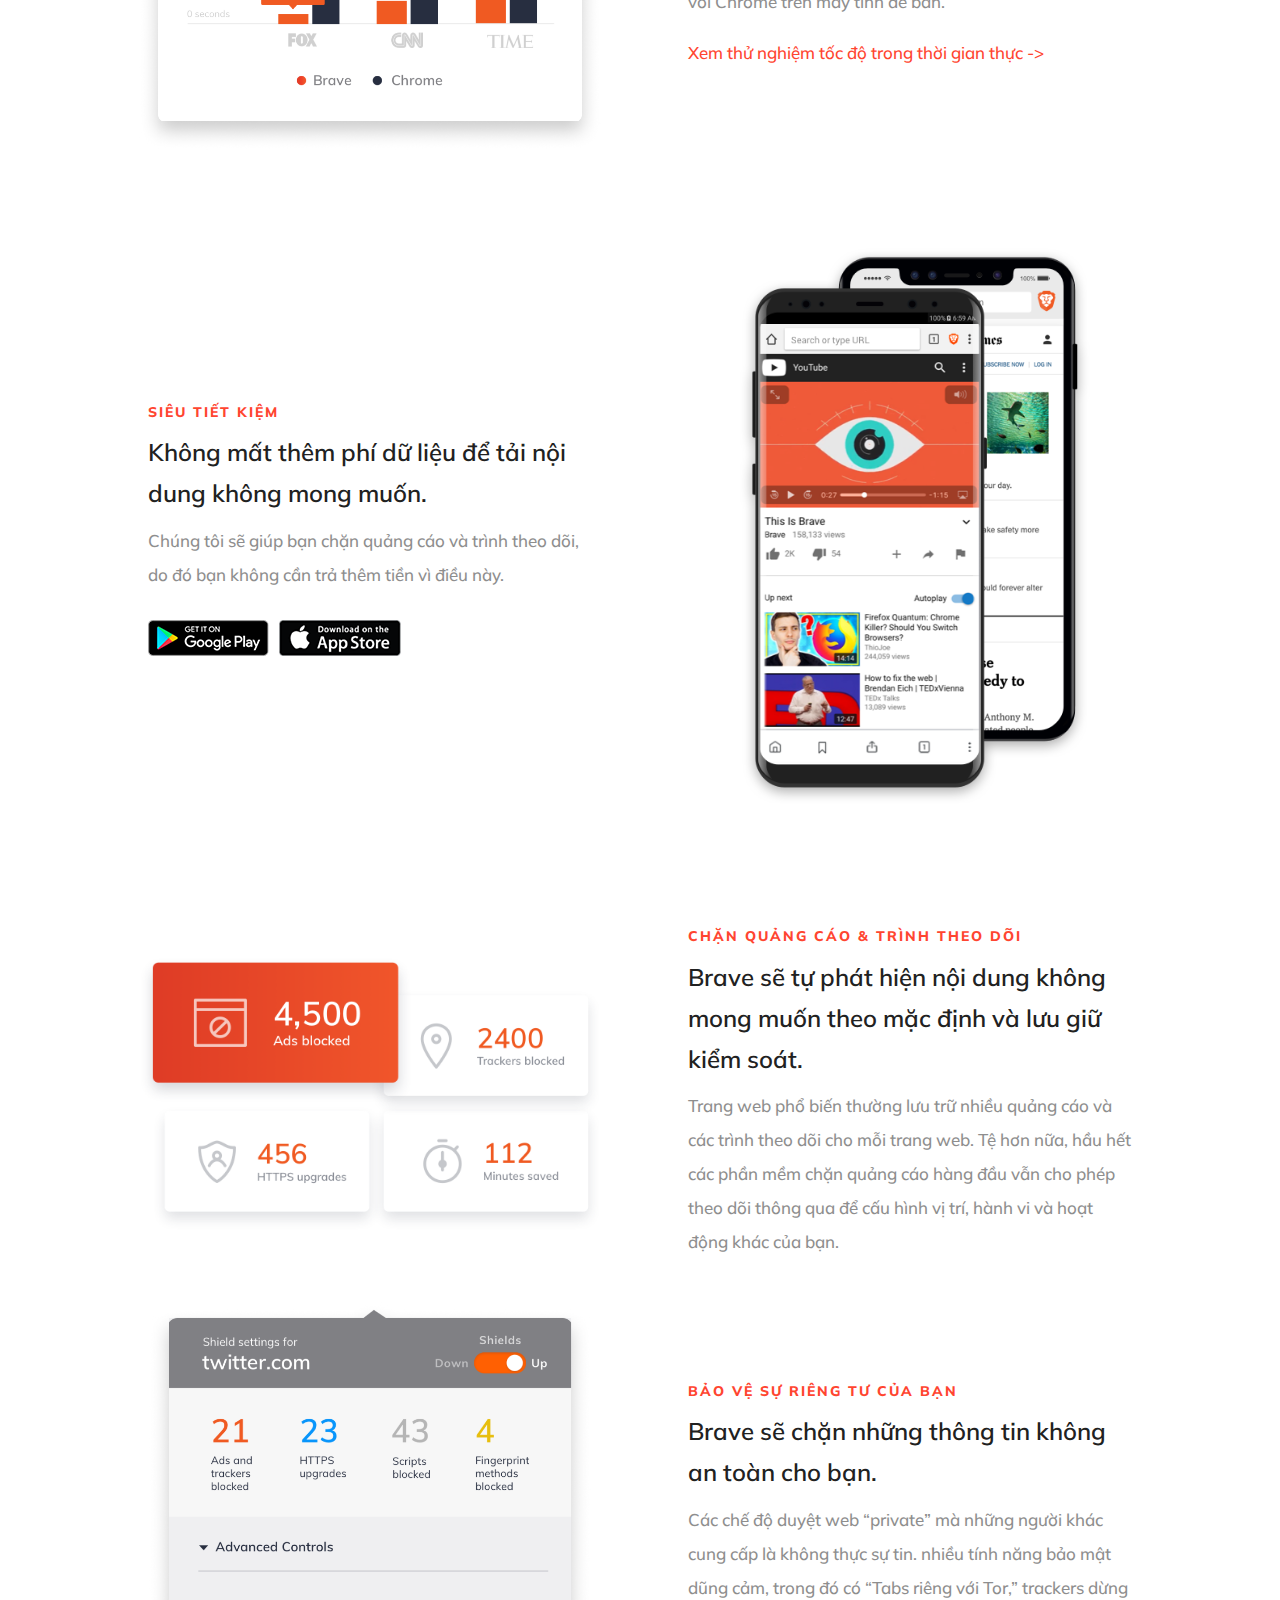
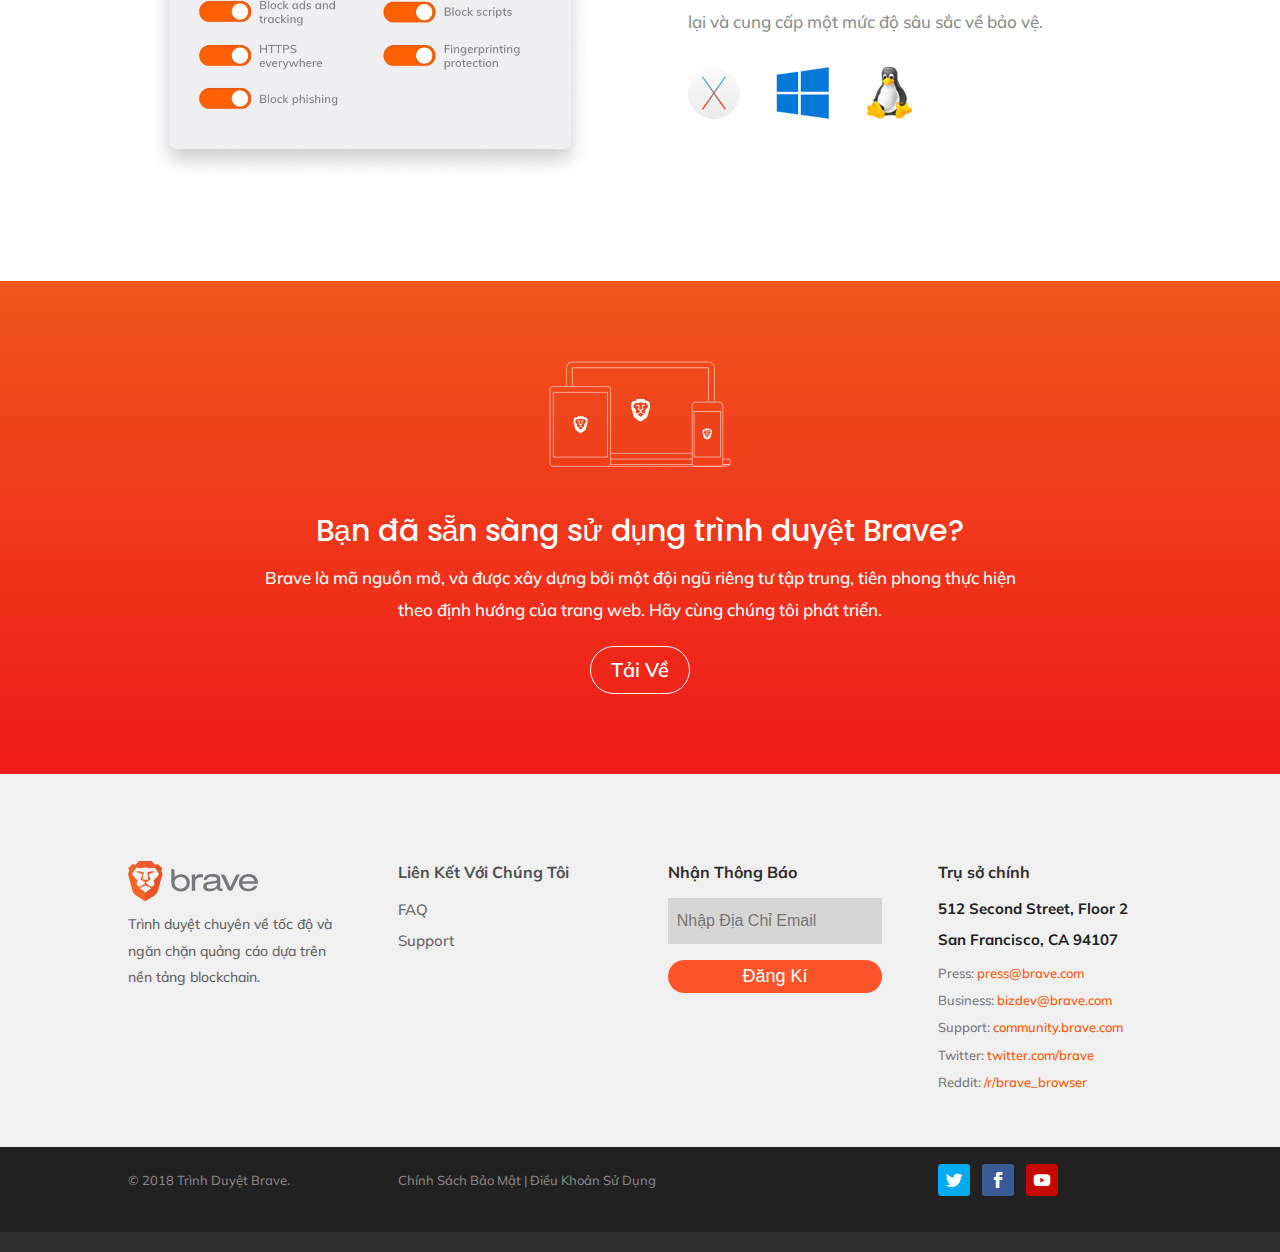
==== commit 6ce9588a: "upd" ====
--- a/public/brave_template/index.html
+++ b/public/brave_template/index.html
@@ -77,7 +77,7 @@
                     </nav>
                     <div id="et_mobile_nav_menu">
                         <div class="mobile_nav closed">
-                            <span class="select_page">Select Page</span><span class="mobile_menu_bar mobile_menu_bar_toggle"></span>
+                            <span class="select_page">Chọn Trang</span><span class="mobile_menu_bar mobile_menu_bar_toggle"></span>
                             <ul id="mobile_menu" class="et_mobile_menu">
                                 <li id="menu-item-6236" class="menu-item menu-item-type-post_type menu-item-object-page menu-item-6236 et_first_mobile_item"><a href="#features" class="menu-image-title-after"><span class="menu-image-title">Tính Năng</span></a></li>
                                 <!--<li id="menu-item-7917" class="menu-item menu-item-type-post_type menu-item-object-page menu-item-7917"><a href="/blog/" class="menu-image-title-after"><span class="menu-image-title">Tin Tức</span></a></li>-->
@@ -111,8 +111,8 @@
                                     <div class="header-content-container center">
                                         <div class="header-content">
                                             <h1 class="et_pb_module_header">Trình Duyệt Chặn Mọi Quảng Cáo.</h1>
-                                            <span class="et_pb_fullwidth_header_subhead">Hãy thưởng thức duyệt web riêng tư, an toàn và nhanh chóng với Brave.</span>	
-                                            <span class="et_pb_fullwidth_header_subhead">Phiên bản cho người Việt.</span>
+                                            <span class="et_pb_fullwidth_header_subhead">Hãy thưởng thức trình duyệt web riêng tư, an toàn và nhanh chóng với Brave.</span>	
+                                            <span class="et_pb_fullwidth_header_subhead">Phiên bản dành cho người Việt.</span>
                                             <div class="et_pb_header_content_wrapper"></div>
                                             <a href="/download/" class="et_pb_more_button et_pb_button et_pb_button_one et_pb_custom_button_icon" data-icon="$">Tải Về</a><a href="https://www.youtube.com/watch?v=kLiLOkzLetE" class="et_pb_more_button et_pb_button et_pb_button_two et_pb_custom_button_icon fancybox-youtube" data-icon="I">Xem Video</a>
                                         </div>
@@ -126,8 +126,8 @@
                                     <div class="header-content-container center">
                                         <div class="header-content">
                                             <h1 class="et_pb_module_header">Trình Duyệt Chặn Mọi Quảng Cáo.</h1>
-                                            <span class="et_pb_fullwidth_header_subhead">Hãy thưởng thức duyệt web riêng tư, an toàn và nhanh chóng với Brave.</span>		
-                                            <span class="et_pb_fullwidth_header_subhead">Phiên bản cho người Việt.</span>
+                                            <span class="et_pb_fullwidth_header_subhead">Hãy thưởng thức trình duyệt web riêng tư, an toàn và nhanh chóng với Brave.</span>	
+                                            <span class="et_pb_fullwidth_header_subhead">Phiên bản dành cho người Việt.</span>
                                             <div class="et_pb_header_content_wrapper"></div>
                                             <a href="/download/" class="et_pb_more_button et_pb_button et_pb_button_one et_pb_custom_button_icon" data-icon="$">Tải Về</a><a href="https://www.youtube.com/watch?v=kLiLOkzLetE" class="et_pb_more_button et_pb_button et_pb_button_two et_pb_custom_button_icon fancybox-youtube" data-icon="I">Xem Video</a>
                                         </div>
@@ -144,8 +144,8 @@
                                     <div class="et_pb_module et_pb_image et_pb_image_0 et_always_center_on_mobile"><span class="et_pb_image_wrap"><img src="fonts/logo.svg" alt=""></span> 			</div>
                                     <div class="et_pb_text et_pb_module et_pb_bg_layout_light et_pb_text_align_left  et_pb_text_0">
                                         <div class="et_pb_text_inner">
-                                            <h2 style="text-align: center;">Brave is on a mission to fix the web.</h2>
-                                            <h6 style="text-align: center;">Much more than a browser, Brave is a new way of thinking about how the web works.</h6>
+                                            <h2 style="text-align: center;">Brave là một dự án web trên nền tảng hoàn toàn mới.</h2>
+                                            <h6 style="text-align: center;">Brave cho bạn cái nhìn hoàn toàn mới về cách ứng dụng của trình duyệt.</h6>
                                         </div>
                                     </div>
                                     <!-- .et_pb_text --> 			
@@ -175,7 +175,7 @@
                                         <div class="et_pb_text_inner">
                                             <h4>Tốc Độ</h4>
                                             <h2>Tốc độ nhanh gấp 8 lần so với Chrome và Safari.</h2>
-                                            <p>Brave tải các trang tin tức nhanh hơn từ 2 đến 8 lần so với Chrome / Safari trên thiết bị di động và nhanh gấp 2 lần so với Chrome trên máy tính để bàn.</p>
+                                            <p>Brave tải trang nhanh hơn từ 2 đến 8 lần so với Chrome/Safari trên thiết bị di động và nhanh gấp 2 lần so với Chrome trên máy tính để bàn.</p>
                                             <p><span style="color: #ff4530;"><a style="color: #ff4530;" href="https://vimeo.com/263001405/b6571bfdaa" class="fancybox-vimeo">Xem thử nghiệm tốc độ trong thời gian thực -&gt;</a></span></p>
                                         </div>
                                     </div>
@@ -231,7 +231,7 @@
                                         <div class="et_pb_text_inner">
                                             <h4>Chặn Quảng Cáo &amp; Trình Theo Dõi</h4>
                                             <h2>Brave sẽ tự phát hiện nội dung không mong muốn theo mặc định và lưu giữ kiểm soát.</h2>
-                                            <p>Trang web phổ biến thường lưu trữ nhiều quảng cáo và bao nhiêu là 70 trackers cho mỗi trang web. Tệ hơn nữa, hầu hết chặn quảng cáo hàng đầu vẫn cho phép theo dõi thông qua để cấu hình vị trí của bạn, hành vi và hoạt động duyệt khác.</p>
+                                            <p>Trang web phổ biến thường lưu trữ nhiều quảng cáo và các trình theo dõi cho mỗi trang web. Tệ hơn nữa, hầu hết các phần mềm chặn quảng cáo hàng đầu vẫn cho phép theo dõi thông qua để cấu hình vị trí, hành vi và hoạt động khác của bạn.</p>
                                             <!--<p><span style="color: #ff4530;"><a style="color: #ff4530;" href="/features/">Learn more -&gt;</a></span></p>-->
                                         </div>
                                     </div>
